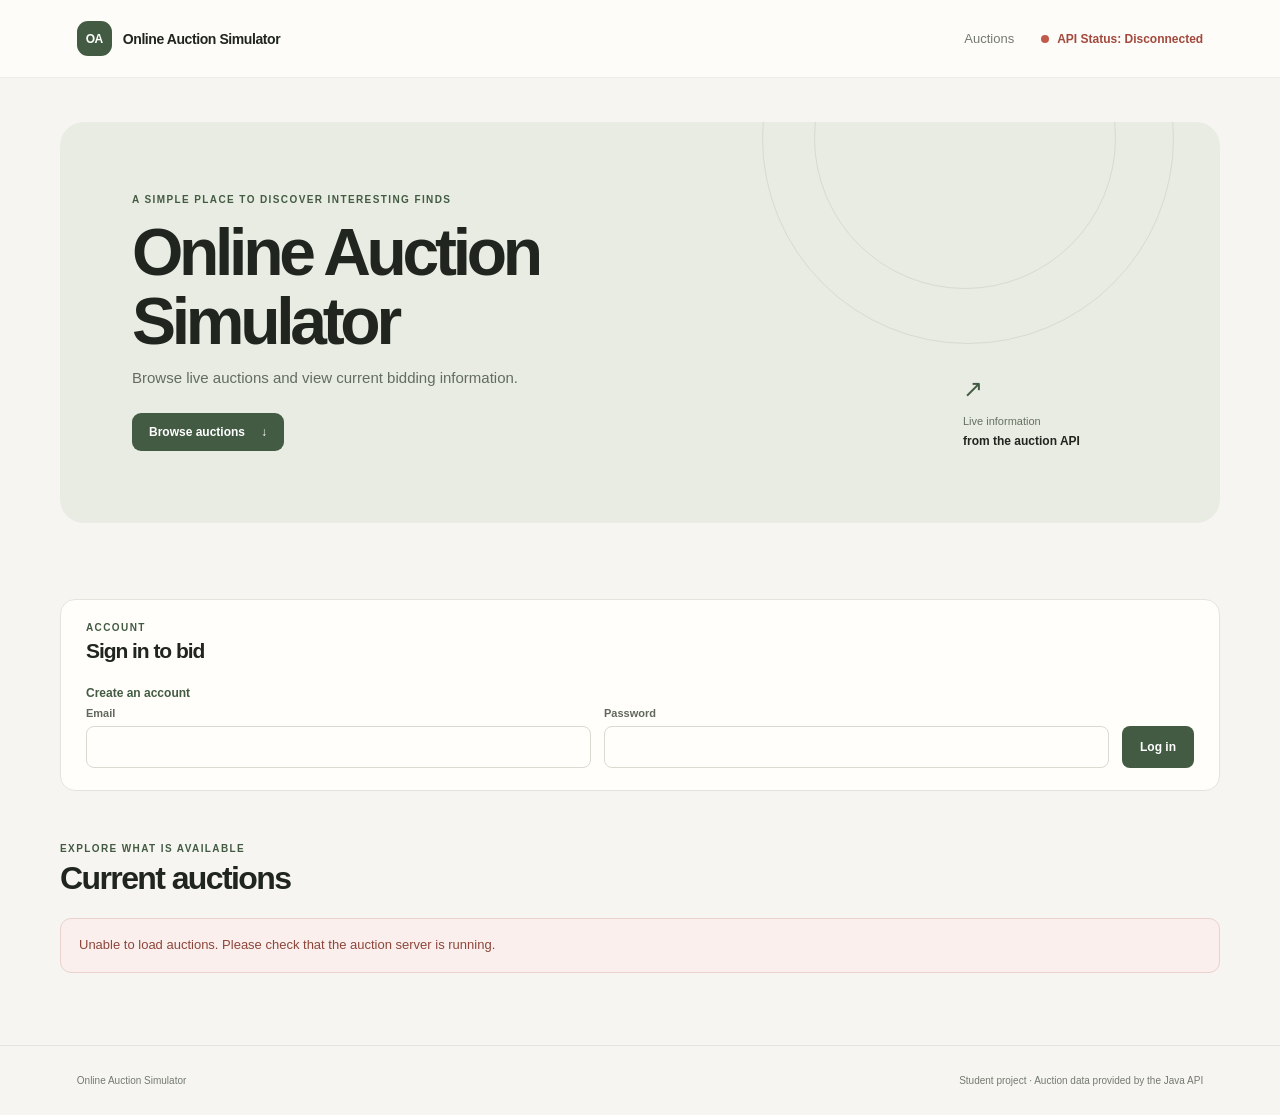
==== frontend/index.html @ 163a81a4 "frontend,multiuser auction polling done" ====
<!DOCTYPE html>
<html lang="en">
<head>
    <meta charset="UTF-8">
    <meta name="viewport" content="width=device-width, initial-scale=1.0">
    <meta name="theme-color" content="#f6f5f1">
    <title>Online Auction Simulator</title>
    <link rel="stylesheet" href="css/style.css">
    <script src="js/app.js" defer></script>
</head>
<body>
    <header class="site-header">
        <a class="brand" href="#top" aria-label="Online Auction Simulator home">
            <span class="brand-mark" aria-hidden="true">OA</span>
            <span>Online Auction Simulator</span>
        </a>
        <nav aria-label="Main navigation">
            <a class="nav-link" href="#auctions">Auctions</a>
            <span id="api-status" class="api-status" role="status" aria-live="polite">
                <span class="status-dot" aria-hidden="true"></span>
                Checking API…
            </span>
        </nav>
    </header>

    <main id="top">
        <section class="hero" aria-labelledby="page-title">
            <div class="hero-copy">
                <p class="eyebrow">A simple place to discover interesting finds</p>
                <h1 id="page-title">Online Auction Simulator</h1>
                <p class="hero-description">Browse live auctions and view current bidding information.</p>
                <a class="primary-link" href="#auctions">Browse auctions <span aria-hidden="true">↓</span></a>
            </div>
            <div class="hero-note" aria-label="Auction data source">
                <span class="note-icon" aria-hidden="true">↗</span>
                <p>Live information<br><strong>from the auction API</strong></p>
            </div>
        </section>

        <section class="account-section" aria-labelledby="account-heading">
            <div class="account-heading">
                <div>
                    <p class="eyebrow">Account</p>
                    <h2 id="account-heading">Sign in to bid</h2>
                </div>
            </div>
            <div id="auth-options" class="auth-options">
                <button id="show-register-button" class="text-button" type="button">Create an account</button>
            </div>
            <form id="login-form" class="login-form">
                <label>
                    <span>Email</span>
                    <input id="login-email" name="email" type="email" autocomplete="username" required>
                </label>
                <label>
                    <span>Password</span>
                    <input id="login-password" name="password" type="password"
                           autocomplete="current-password" required>
                </label>
                <button id="login-button" class="submit-button" type="submit">Log in</button>
            </form>
            <form id="registration-form" class="account-form" hidden>
                <label>
                    <span>User ID</span>
                    <input id="registration-user-id" name="userId" type="number" min="1" step="1" required>
                </label>
                <label>
                    <span>Name</span>
                    <input id="registration-name" name="name" type="text" autocomplete="name" required>
                </label>
                <label>
                    <span>Email</span>
                    <input id="registration-email" name="email" type="email" autocomplete="email" required>
                </label>
                <label>
                    <span>Password</span>
                    <input id="registration-password" name="password" type="password" autocomplete="new-password" required>
                </label>
                <label>
                    <span>Role</span>
                    <select id="registration-role" name="role" required>
                        <option value="BUYER">Buyer</option>
                        <option value="SELLER">Seller</option>
                    </select>
                </label>
                <div class="account-form-actions">
                    <button id="register-button" class="submit-button" type="submit">Register</button>
                    <button id="show-login-button" class="text-button" type="button">Back to login</button>
                </div>
            </form>
            <div id="registration-message" class="account-message" role="status" aria-live="polite" hidden></div>
            <div id="login-message" class="account-message" role="status" aria-live="polite" hidden></div>
            <div id="logged-in-panel" class="logged-in-panel" hidden>
                <div>
                    <p class="eyebrow">Logged in as</p>
                    <strong id="logged-in-name"></strong>
                    <span id="logged-in-role"></span>
                    <span id="logged-in-id"></span>
                </div>
                <div class="logged-in-actions">
                    <button id="view-profile-button" class="button" type="button">Profile</button>
                    <button id="edit-profile-button" class="button" type="button">Edit profile</button>
                    <button id="logout-button" class="button" type="button">Log out</button>
                </div>
            </div>
            <section id="profile-panel" class="profile-panel" aria-labelledby="profile-heading" hidden>
                <h3 id="profile-heading">My profile</h3>
                <dl class="profile-details">
                    <div><dt>User ID</dt><dd id="profile-user-id"></dd></div>
                    <div><dt>Name</dt><dd id="profile-name"></dd></div>
                    <div><dt>Email</dt><dd id="profile-email"></dd></div>
                    <div><dt>Role</dt><dd id="profile-role"></dd></div>
                </dl>
                <div id="profile-message" class="account-message" role="status" aria-live="polite" hidden></div>
            </section>
            <form id="profile-form" class="account-form profile-form" hidden>
                <h3>Edit profile</h3>
                <label>
                    <span>Name</span>
                    <input id="profile-edit-name" name="name" type="text" autocomplete="name" required>
                </label>
                <label>
                    <span>Email</span>
                    <input id="profile-edit-email" name="email" type="email" autocomplete="email" required>
                </label>
                <label>
                    <span>New password <small>(leave blank to keep current password)</small></span>
                    <input id="profile-edit-password" name="password" type="password" autocomplete="new-password">
                </label>
                <div class="account-form-actions">
                    <button id="save-profile-button" class="submit-button" type="submit">Save changes</button>
                    <button id="cancel-profile-button" class="text-button" type="button">Cancel</button>
                </div>
                <div id="profile-edit-message" class="account-message" role="status" aria-live="polite" hidden></div>
            </form>
            <section id="seller-dashboard" class="profile-panel seller-dashboard"
                     aria-labelledby="seller-dashboard-heading" hidden>
                <div class="section-heading">
                    <div>
                        <p class="eyebrow">Seller tools</p>
                        <h3 id="seller-dashboard-heading">Create an auction</h3>
                    </div>
                    <button id="show-create-auction-button" class="button" type="button">
                        Create auction
                    </button>
                </div>
                <p class="form-note">Auction details are kept in memory by the running Java API.</p>
                <form id="create-auction-form" class="account-form" hidden>
                    <label>
                        <span>Auction ID</span>
                        <input id="create-auction-id" name="auctionId" type="text" required>
                    </label>
                    <label>
                        <span>Product ID</span>
                        <input id="create-product-id" name="productId" type="text" required>
                    </label>
                    <label>
                        <span>Product name</span>
                        <input id="create-product-name" name="productName" type="text" required>
                    </label>
                    <label>
                        <span>Description</span>
                        <textarea id="create-product-description" name="description" rows="3" required></textarea>
                    </label>
                    <label>
                        <span>Condition</span>
                        <input id="create-product-condition" name="condition" type="text" required>
                    </label>
                    <label>
                        <span>Auction end time</span>
                        <input id="create-auction-end-time" name="endTime" type="datetime-local" required>
                    </label>
                    <label>
                        <span>Minimum bid increment</span>
                        <input id="create-auction-increment" name="minimumBidIncrement"
                               type="number" min="0" step="any" required>
                    </label>
                    <div class="account-form-actions">
                        <button id="create-auction-submit" class="submit-button" type="submit">
                            Create auction
                        </button>
                        <button id="cancel-create-auction-button" class="text-button" type="button">
                            Cancel
                        </button>
                    </div>
                    <div id="seller-auction-message" class="account-message"
                         role="status" aria-live="polite" hidden></div>
                </form>
            </section>
        </section>

        <section id="auctions" class="auction-section" aria-labelledby="auction-heading">
            <div class="section-heading">
                <div>
                    <p class="eyebrow">Explore what is available</p>
                    <h2 id="auction-heading">Current auctions</h2>
                </div>
                <span id="auction-count" class="auction-count"></span>
            </div>

            <div id="page-message" class="message" role="status" aria-live="polite" hidden></div>
            <div id="auction-list" class="auction-grid" aria-live="polite"></div>
        </section>

        <section id="auction-details" class="details-section" aria-labelledby="details-heading" hidden>
            <div class="section-heading">
                <div>
                    <p class="eyebrow">Auction information</p>
                    <h2 id="details-heading">Auction details</h2>
                </div>
                <button id="close-details" class="text-button" type="button">Close details</button>
            </div>
            <div class="live-toolbar" aria-live="polite">
                <span id="live-update-status" class="live-update-status">Live updates: OFF</span>
                <span id="last-updated" class="last-updated">Last updated: —</span>
            </div>
            <div id="details-content" class="details-card"></div>
            <form id="bid-form" class="bid-form" hidden>
                <div class="bid-form-heading">
                    <div>
                        <p class="eyebrow">Take part in this auction</p>
                        <h3>Place a bid</h3>
                    </div>
                    <span class="demo-label">Development/demo input</span>
                </div>
                <p id="bid-access-message" class="form-note"></p>
                <div class="form-fields">
                    <span id="bid-account" class="bid-account"></span>
                    <label>
                        <span>Bid amount</span>
                        <input id="bid-amount" name="amount" type="text" inputmode="decimal"
                               autocomplete="off" required>
                    </label>
                    <button id="place-bid-button" class="submit-button" type="submit">Place bid</button>
                </div>
                <div id="bid-message" class="bid-message" role="status" aria-live="polite" hidden></div>
            </form>
        </section>
    </main>

    <footer class="site-footer">
        <span>Online Auction Simulator</span>
        <span>Student project · Auction data provided by the Java API</span>
    </footer>
</body>
</html>
---- frontend/css/style.css ----
:root {
    color-scheme: light;
    --ink: #20251f;
    --muted: #747a70;
    --paper: #f6f5f1;
    --card: #fffefa;
    --line: #e5e4dc;
    --green: #435b43;
    --green-dark: #304530;
    --sage: #e7ede2;
    --amber: #a3652e;
    --shadow: 0 16px 44px rgb(31 40 28 / 7%);
}

* { box-sizing: border-box; }

html { scroll-behavior: smooth; }

body {
    margin: 0;
    background: var(--paper);
    color: var(--ink);
    font-family: 'Segoe UI', Arial, sans-serif;
    -webkit-font-smoothing: antialiased;
}

a { color: inherit; }

.site-header {
    min-height: 78px;
    padding: 0 clamp(22px, 6vw, 88px);
    display: flex;
    align-items: center;
    justify-content: space-between;
    gap: 24px;
    border-bottom: 1px solid rgb(53 63 47 / 8%);
    background: rgb(255 254 250 / 82%);
}

.brand, .site-header nav, .api-status { display: flex; align-items: center; }

.brand {
    gap: 11px;
    text-decoration: none;
    font-family: 'Segoe UI', Arial, sans-serif;
    font-size: 14px;
    font-weight: 800;
    letter-spacing: -.03em;
}

.brand-mark {
    display: grid;
    width: 35px;
    height: 35px;
    place-items: center;
    border-radius: 11px;
    background: var(--green);
    color: white;
    font-size: 12px;
    letter-spacing: -.04em;
}

.site-header nav { gap: 27px; }
.nav-link { color: var(--muted); font-size: 13px; text-decoration: none; }
.nav-link:hover { color: var(--green-dark); }

.api-status {
    gap: 8px;
    color: var(--muted);
    font-size: 12px;
    font-weight: 600;
}

.status-dot { width: 8px; height: 8px; border-radius: 50%; background: #c5a16c; }
.api-status.connected { color: var(--green-dark); }
.api-status.connected .status-dot { background: #59935a; box-shadow: 0 0 0 3px #59935a1c; }
.api-status.disconnected { color: #a3483d; }
.api-status.disconnected .status-dot { background: #c15a4b; }

main { width: min(1160px, calc(100% - 44px)); margin: 0 auto; }

.hero {
    position: relative;
    min-height: 350px;
    margin: 44px 0 76px;
    padding: clamp(34px, 6vw, 72px);
    overflow: hidden;
    display: flex;
    align-items: center;
    justify-content: space-between;
    gap: 35px;
    border-radius: 24px;
    background: #e8ece2;
    isolation: isolate;
}

.hero::before, .hero::after {
    position: absolute;
    z-index: -1;
    content: '';
    border: 1px solid rgb(75 99 72 / 12%);
    border-radius: 50%;
}

.hero::before { width: 410px; height: 410px; right: 4%; top: -190px; }
.hero::after { width: 300px; height: 300px; right: 9%; top: -135px; }
.hero-copy { max-width: 690px; }

.eyebrow {
    margin: 0 0 13px;
    color: var(--green);
    font-size: 10px;
    font-weight: 700;
    letter-spacing: .14em;
    text-transform: uppercase;
}

h1, h2, h3, p { margin-top: 0; }
h1, h2, h3 { font-family: 'Segoe UI', Arial, sans-serif; }

h1 {
    max-width: 650px;
    margin-bottom: 14px;
    font-size: clamp(38px, 6vw, 66px);
    line-height: 1.04;
    letter-spacing: -.065em;
}

.hero-description { margin-bottom: 27px; color: #636c60; font-size: 15px; }

.primary-link {
    display: inline-flex;
    align-items: center;
    gap: 16px;
    padding: 12px 17px;
    border-radius: 9px;
    background: var(--green);
    color: white;
    font-size: 12px;
    font-weight: 700;
    text-decoration: none;
    transition: background .18s ease, transform .18s ease;
}

.primary-link:hover { background: var(--green-dark); transform: translateY(-1px); }
.hero-note { align-self: end; min-width: 185px; padding: 14px 0 0; color: #657061; }
.hero-note p { margin: 9px 0 0; font-size: 11px; line-height: 1.7; }
.hero-note strong { color: var(--ink); font-size: 12px; }
.note-icon { color: var(--green); font-size: 24px; }

.account-section, .auction-section, .details-section { margin-bottom: 52px; scroll-margin-top: 24px; }
.account-section { padding: 22px 25px; border: 1px solid var(--line); border-radius: 15px; background: var(--card); }
.account-heading { margin-bottom: 16px; }
.account-heading .eyebrow { margin-bottom: 6px; }
.account-heading h2 { font-size: 21px; }
.login-form { display: grid; grid-template-columns: minmax(180px, 1fr) minmax(180px, 1fr) auto; align-items: end; gap: 13px; }
.account-form { display: grid; grid-template-columns: repeat(2, minmax(180px, 1fr)); align-items: end; gap: 13px; margin-top: 14px; }
.account-form h3 { grid-column: 1 / -1; margin: 0; font-size: 17px; }
.login-form label, .account-form label { display: grid; gap: 7px; color: #60675c; font-size: 11px; font-weight: 700; }
.login-form input, .account-form input, .account-form select, .account-form textarea { width: 100%; min-height: 42px; padding: 0 11px; border: 1px solid #d9dbd1; border-radius: 8px; background: #fffefa; color: var(--ink); font: inherit; font-size: 13px; }
.account-form textarea { min-height: 82px; padding: 10px 11px; resize: vertical; }
.login-form input:focus, .account-form input:focus, .account-form select:focus, .account-form textarea:focus { outline: 3px solid #9aac8a55; border-color: #788d6d; }
.login-form[hidden], .account-form[hidden], .logged-in-panel[hidden], .profile-panel[hidden] { display: none; }
.auth-options { margin-top: 10px; }
.account-form-actions { display: flex; align-items: center; gap: 13px; }
.account-form-actions .submit-button { white-space: nowrap; }
.profile-form { padding-top: 18px; border-top: 1px solid var(--line); }
.profile-form small { color: var(--muted); font-weight: 400; }
.logged-in-panel { display: flex; align-items: center; justify-content: space-between; gap: 18px; }
.logged-in-actions { display: flex; flex-wrap: wrap; gap: 8px; }
.logged-in-panel > div { display: grid; gap: 4px; }
.logged-in-panel .eyebrow { margin-bottom: 2px; }
.logged-in-panel strong { font-size: 15px; }
.logged-in-panel span:not(.eyebrow) { color: var(--muted); font-size: 12px; }
.account-message { margin-top: 12px; color: var(--green-dark); font-size: 12px; }
.account-message.error { color: #8d463a; }
.account-message[hidden] { display: none; }
.profile-panel { margin-top: 17px; padding-top: 17px; border-top: 1px solid var(--line); }
.profile-panel h3 { margin-bottom: 12px; font-size: 17px; }
.profile-details { display: grid; grid-template-columns: repeat(4, minmax(0, 1fr)); gap: 12px; margin: 0; }
.profile-details div { padding-top: 10px; border-top: 1px solid var(--line); }
.profile-details dt { margin-bottom: 5px; color: var(--muted); font-size: 9px; text-transform: uppercase; letter-spacing: .08em; }
.profile-details dd { margin: 0; font-size: 12px; font-weight: 700; overflow-wrap: anywhere; }
.section-heading { display: flex; align-items: end; justify-content: space-between; gap: 20px; margin-bottom: 21px; }
.section-heading .eyebrow { margin-bottom: 6px; }
h2 { margin-bottom: 0; font-size: clamp(24px, 3vw, 32px); letter-spacing: -.05em; }
.auction-count { color: var(--muted); font-size: 12px; }

.live-toolbar { min-height: 28px; margin: -7px 0 12px; display: flex; justify-content: space-between; align-items: center; gap: 12px; color: var(--muted); font-size: 10px; }
.live-update-status { display: inline-flex; align-items: center; gap: 7px; font-weight: 700; }
.live-update-status::before { width: 7px; height: 7px; border-radius: 50%; background: #aaa; content: ''; }
.live-update-status.live::before { background: #59935a; box-shadow: 0 0 0 3px #59935a1c; }
.live-update-status.updating::before { background: #c5a16c; }
.live-update-status.problem { color: #a3483d; }
.live-update-status.problem::before { background: #c15a4b; }
.last-updated { text-align: right; }

.auction-grid { display: grid; grid-template-columns: repeat(3, minmax(0, 1fr)); gap: 17px; }

.auction-card {
    min-width: 0;
    padding: 20px;
    display: flex;
    flex-direction: column;
    border: 1px solid var(--line);
    border-radius: 15px;
    background: var(--card);
    box-shadow: 0 5px 20px rgb(31 40 28 / 3%);
    transition: transform .18s ease, box-shadow .18s ease;
}

.auction-card:hover { transform: translateY(-3px); box-shadow: var(--shadow); }
.card-topline { display: flex; justify-content: space-between; align-items: center; gap: 10px; margin-bottom: 17px; }
.product-condition, .auction-status { padding: 6px 9px; border-radius: 99px; background: var(--sage); color: var(--green-dark); font-size: 10px; font-weight: 700; }
.auction-status { background: #f1f0eb; color: #697064; text-transform: capitalize; }
.auction-status.expired, .auction-status.closed { background: #f4e7e3; color: #974d41; }
.auction-status.open { background: #e7efe4; color: #456a43; }
.auction-card h3 { margin-bottom: 8px; font-size: 19px; letter-spacing: -.04em; }
.product-description { min-height: 42px; margin-bottom: 19px; color: var(--muted); font-size: 12px; line-height: 1.65; }
.auction-facts { display: grid; grid-template-columns: 1fr 1fr; gap: 13px 10px; margin: auto 0 18px; padding-top: 16px; border-top: 1px solid var(--line); }
.fact-label { display: block; margin-bottom: 5px; color: var(--muted); font-size: 9px; font-weight: 600; letter-spacing: .08em; text-transform: uppercase; }
.fact-value { display: block; overflow-wrap: anywhere; font-size: 12px; font-weight: 700; }
.card-actions { display: flex; align-items: center; justify-content: space-between; gap: 12px; }
.auction-id { color: #8a8e83; font-size: 10px; }
.button {
    min-height: 36px;
    padding: 0 12px;
    border: 1px solid var(--green);
    border-radius: 8px;
    background: transparent;
    color: var(--green-dark);
    cursor: pointer;
    font: inherit;
    font-size: 11px;
    font-weight: 700;
}
.button:hover { background: var(--green); color: white; }
.button:focus-visible, a:focus-visible, .text-button:focus-visible { outline: 3px solid #9aac8a; outline-offset: 3px; }

.message { margin: 0 0 20px; padding: 16px 18px; border: 1px solid #e8d8bb; border-radius: 11px; background: #fbf4e9; color: #765629; font-size: 13px; line-height: 1.6; }
.message.error { border-color: #ead1cb; background: #fbefed; color: #8d463a; }
.message.empty { border-color: var(--line); background: #fffefa; color: var(--muted); }
.message[hidden], .details-section[hidden] { display: none; }

.details-card { padding: clamp(20px, 4vw, 32px); border: 1px solid var(--line); border-radius: 15px; background: var(--card); }
.details-card h3 { margin-bottom: 8px; font-size: 22px; }
.details-card > p { color: var(--muted); font-size: 13px; line-height: 1.7; }
.details-list { display: grid; grid-template-columns: repeat(3, minmax(0, 1fr)); gap: 17px; margin: 22px 0 0; }
.details-list div { padding-top: 12px; border-top: 1px solid var(--line); }
.details-list dt { margin-bottom: 6px; color: var(--muted); font-size: 10px; text-transform: uppercase; letter-spacing: .08em; }
.details-list dd { margin: 0; font-size: 13px; font-weight: 700; overflow-wrap: anywhere; }
.countdown-value { color: var(--green-dark); }
.text-button { padding: 7px 0; border: 0; background: none; color: var(--green); cursor: pointer; font: inherit; font-size: 12px; font-weight: 700; }

.bid-form { margin-top: 15px; padding: clamp(20px, 4vw, 30px); border: 1px solid var(--line); border-radius: 15px; background: #f0f1eb; }
.bid-form-heading { display: flex; align-items: center; justify-content: space-between; gap: 16px; }
.bid-form-heading .eyebrow { margin-bottom: 5px; }
.bid-form-heading h3 { margin-bottom: 0; font-size: 20px; letter-spacing: -.04em; }
.demo-label { padding: 7px 10px; border-radius: 99px; background: #e2e7da; color: var(--green-dark); font-size: 10px; font-weight: 700; white-space: nowrap; }
.form-note { margin: 9px 0 19px; color: var(--muted); font-size: 11px; line-height: 1.6; }
.form-fields { display: grid; grid-template-columns: minmax(130px, .7fr) minmax(150px, 1fr) auto; align-items: end; gap: 13px; }
.form-fields[hidden] { display: none; }
.bid-account { align-self: center; color: var(--green-dark); font-size: 11px; font-weight: 700; line-height: 1.5; }
.form-fields label { display: grid; gap: 7px; color: #60675c; font-size: 11px; font-weight: 700; }
.form-fields input { width: 100%; min-height: 42px; padding: 0 11px; border: 1px solid #d9dbd1; border-radius: 8px; background: #fffefa; color: var(--ink); font: inherit; font-size: 13px; }
.form-fields input:focus { outline: 3px solid #9aac8a55; border-color: #788d6d; }
.submit-button { min-height: 42px; padding: 0 18px; border: 0; border-radius: 8px; background: var(--green); color: white; cursor: pointer; font: inherit; font-size: 12px; font-weight: 700; }
.submit-button:hover:not(:disabled) { background: var(--green-dark); }
.submit-button:disabled { cursor: wait; opacity: .62; }
.submit-button:focus-visible { outline: 3px solid #9aac8a; outline-offset: 3px; }
.bid-message { margin-top: 15px; padding: 12px 14px; border: 1px solid #cbdcc5; border-radius: 9px; background: #edf4e9; color: #3e633b; font-size: 12px; line-height: 1.6; }
.bid-message.error { border-color: #ead1cb; background: #fbefed; color: #8d463a; }
.bid-message[hidden] { display: none; }

.site-footer { min-height: 70px; padding: 18px clamp(22px, 6vw, 88px); display: flex; align-items: center; justify-content: space-between; gap: 16px; border-top: 1px solid var(--line); color: var(--muted); font-size: 10px; }

@media (max-width: 850px) {
    .auction-grid { grid-template-columns: repeat(2, minmax(0, 1fr)); }
    .hero-note { display: none; }
}

@media (max-width: 600px) {
    .site-header { min-height: 68px; padding-inline: 17px; }
    .brand { font-size: 12px; }
    .site-header nav { gap: 13px; }
    .nav-link { display: none; }
    main { width: min(100% - 32px, 500px); }
    .hero { min-height: 315px; margin: 25px 0 54px; padding: 30px 23px; border-radius: 18px; }
    h1 { font-size: 43px; }
    .hero-description { max-width: 270px; line-height: 1.6; }
    .auction-grid { grid-template-columns: 1fr; }
    .product-description { min-height: 0; }
    .details-list { grid-template-columns: repeat(2, minmax(0, 1fr)); }
    .form-fields { grid-template-columns: 1fr; }
    .login-form { grid-template-columns: 1fr; }
    .account-form, .profile-details { grid-template-columns: 1fr; }
    .logged-in-panel { align-items: flex-start; flex-direction: column; }
    .submit-button { width: 100%; }
    .bid-form-heading { align-items: flex-start; flex-direction: column; }
    .site-footer { align-items: flex-start; flex-direction: column; justify-content: center; }
}
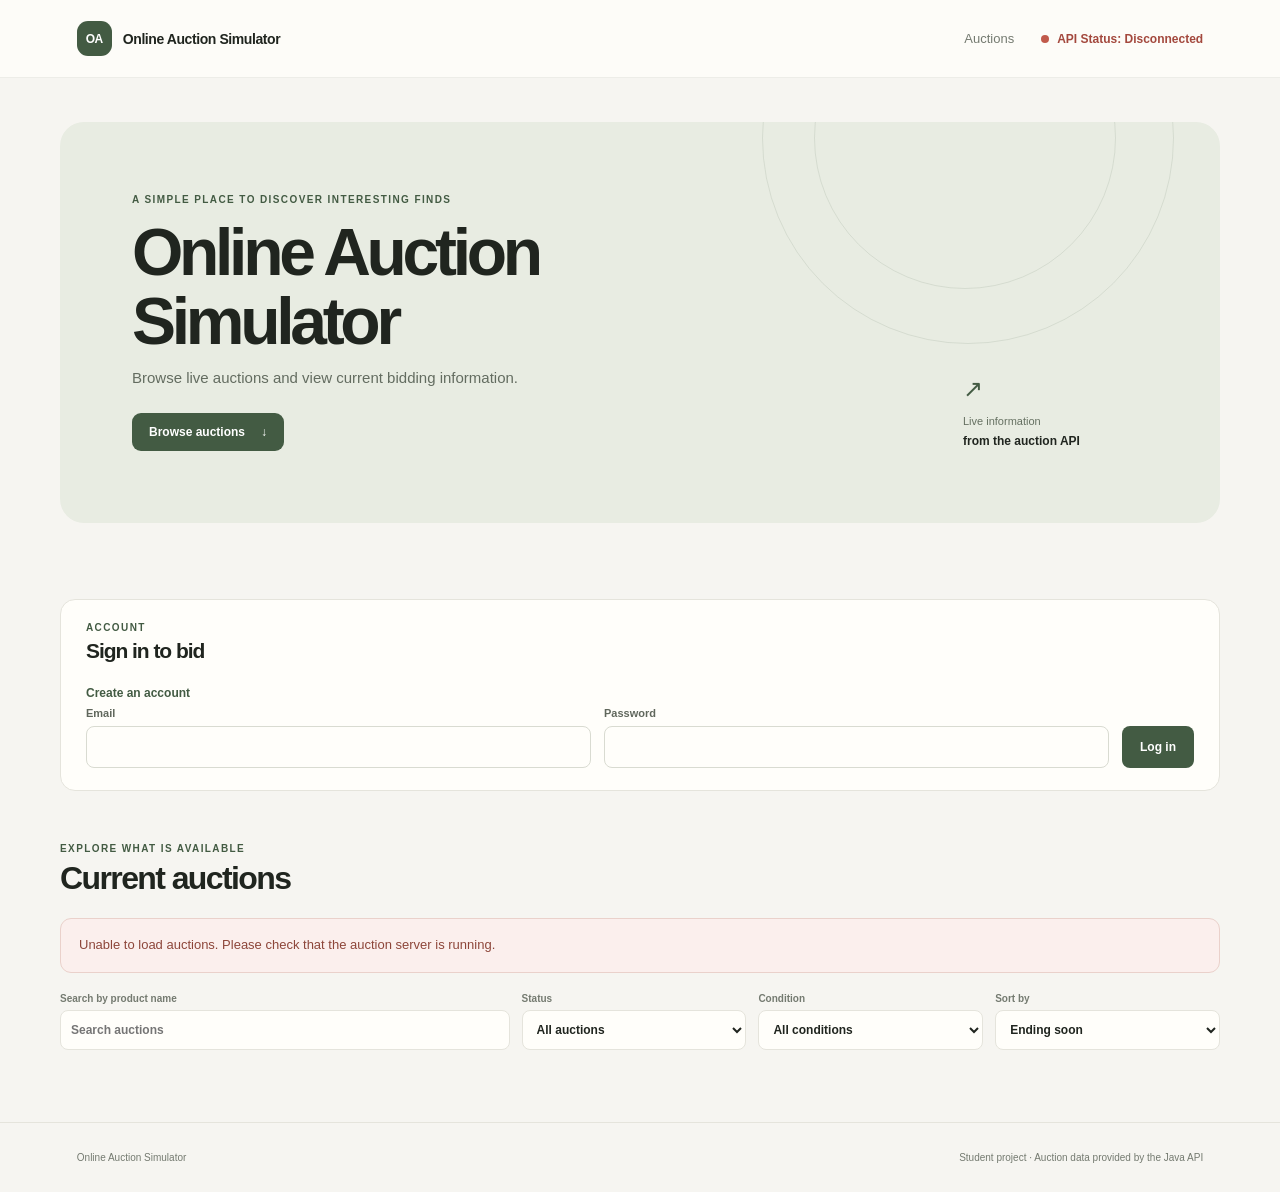
==== commit 2c30209a: "bid history, my auction and filter" ====
--- a/frontend/index.html
+++ b/frontend/index.html
@@ -133,6 +133,24 @@
                 </div>
                 <div id="profile-edit-message" class="account-message" role="status" aria-live="polite" hidden></div>
             </form>
+            <section id="seller-auctions-panel" class="profile-panel user-auctions-panel"
+                     aria-labelledby="seller-auctions-heading" hidden>
+                <h3 id="seller-auctions-heading">My auctions</h3>
+                <div id="seller-auctions-list" class="user-auctions-list"></div>
+                <p id="seller-auctions-empty" class="form-note" hidden>You have not created any auctions yet.</p>
+                <p id="seller-auctions-error" class="account-message error" role="status" hidden>
+                    Your auctions could not be loaded. Please try again.
+                </p>
+            </section>
+            <section id="buyer-bids-panel" class="profile-panel user-auctions-panel"
+                     aria-labelledby="buyer-bids-heading" hidden>
+                <h3 id="buyer-bids-heading">My bids</h3>
+                <div id="buyer-bids-list" class="user-auctions-list"></div>
+                <p id="buyer-bids-empty" class="form-note" hidden>You have not placed any bids yet.</p>
+                <p id="buyer-bids-error" class="account-message error" role="status" hidden>
+                    Your bidding history could not be loaded. Please try again.
+                </p>
+            </section>
             <section id="seller-dashboard" class="profile-panel seller-dashboard"
                      aria-labelledby="seller-dashboard-heading" hidden>
                 <div class="section-heading">
@@ -199,6 +217,35 @@
             </div>
 
             <div id="page-message" class="message" role="status" aria-live="polite" hidden></div>
+            <div class="auction-controls" aria-label="Search, filter, and sort auctions">
+                <label>
+                    <span>Search by product name</span>
+                    <input id="auction-search" type="search" autocomplete="off"
+                           placeholder="Search auctions">
+                </label>
+                <label>
+                    <span>Status</span>
+                    <select id="auction-status-filter">
+                        <option value="all">All auctions</option>
+                        <option value="active">Active</option>
+                        <option value="ended">Closed or expired</option>
+                    </select>
+                </label>
+                <label>
+                    <span>Condition</span>
+                    <select id="auction-condition-filter">
+                        <option value="all">All conditions</option>
+                    </select>
+                </label>
+                <label>
+                    <span>Sort by</span>
+                    <select id="auction-sort">
+                        <option value="ending-soon">Ending soon</option>
+                        <option value="highest-bid">Highest bid</option>
+                        <option value="lowest-bid">Lowest bid</option>
+                    </select>
+                </label>
+            </div>
             <div id="auction-list" class="auction-grid" aria-live="polite"></div>
         </section>
 
--- a/frontend/css/style.css
+++ b/frontend/css/style.css
@@ -185,6 +185,16 @@
 .section-heading .eyebrow { margin-bottom: 6px; }
 h2 { margin-bottom: 0; font-size: clamp(24px, 3vw, 32px); letter-spacing: -.05em; }
 .auction-count { color: var(--muted); font-size: 12px; }
+.auction-controls { display: grid; grid-template-columns: minmax(220px, 2fr) repeat(3, minmax(145px, 1fr)); gap: 12px; margin: 0 0 20px; }
+.auction-controls label { display: grid; gap: 6px; color: var(--muted); font-size: 10px; font-weight: 700; }
+.auction-controls input, .auction-controls select { width: 100%; min-height: 40px; padding: 0 10px; border: 1px solid var(--line); border-radius: 8px; background: var(--card); color: var(--ink); font: inherit; font-size: 12px; }
+.auction-controls input:focus, .auction-controls select:focus { outline: 3px solid #9aac8a55; border-color: #788d6d; }
+.user-auctions-panel { margin-top: 20px; }
+.user-auctions-panel h3 { margin-bottom: 14px; }
+.user-auctions-list { display: grid; grid-template-columns: repeat(2, minmax(0, 1fr)); gap: 12px; }
+.user-auctions-list .auction-card { padding: 15px; }
+.user-auctions-list .auction-card h3, .user-auctions-list .auction-card h4 { margin-bottom: 7px; font-size: 16px; }
+.user-auctions-list .auction-facts { gap: 10px 8px; margin-top: 10px; }
 
 .live-toolbar { min-height: 28px; margin: -7px 0 12px; display: flex; justify-content: space-between; align-items: center; gap: 12px; color: var(--muted); font-size: 10px; }
 .live-update-status { display: inline-flex; align-items: center; gap: 7px; font-weight: 700; }
@@ -250,6 +260,11 @@
 .details-list dt { margin-bottom: 6px; color: var(--muted); font-size: 10px; text-transform: uppercase; letter-spacing: .08em; }
 .details-list dd { margin: 0; font-size: 13px; font-weight: 700; overflow-wrap: anywhere; }
 .countdown-value { color: var(--green-dark); }
+.bid-history { margin-top: 24px; padding-top: 20px; border-top: 1px solid var(--line); }
+.bid-history h4 { margin: 0 0 12px; font-size: 15px; }
+.bid-history-list { display: grid; gap: 8px; margin: 0; padding: 0; list-style: none; }
+.bid-history-entry { display: grid; grid-template-columns: minmax(100px, 1fr) auto minmax(145px, auto); align-items: center; gap: 14px; padding: 10px 12px; border: 1px solid var(--line); border-radius: 8px; background: #fffefa; font-size: 12px; }
+.bid-history-entry time { color: var(--muted); text-align: right; }
 .text-button { padding: 7px 0; border: 0; background: none; color: var(--green); cursor: pointer; font: inherit; font-size: 12px; font-weight: 700; }
 
 .bid-form { margin-top: 15px; padding: clamp(20px, 4vw, 30px); border: 1px solid var(--line); border-radius: 15px; background: #f0f1eb; }
@@ -276,6 +291,7 @@
 
 @media (max-width: 850px) {
     .auction-grid { grid-template-columns: repeat(2, minmax(0, 1fr)); }
+    .auction-controls { grid-template-columns: repeat(2, minmax(0, 1fr)); }
     .hero-note { display: none; }
 }
 
@@ -289,6 +305,9 @@
     h1 { font-size: 43px; }
     .hero-description { max-width: 270px; line-height: 1.6; }
     .auction-grid { grid-template-columns: 1fr; }
+    .auction-controls, .user-auctions-list { grid-template-columns: 1fr; }
+    .bid-history-entry { grid-template-columns: 1fr auto; }
+    .bid-history-entry time { grid-column: 1 / -1; text-align: left; }
     .product-description { min-height: 0; }
     .details-list { grid-template-columns: repeat(2, minmax(0, 1fr)); }
     .form-fields { grid-template-columns: 1fr; }
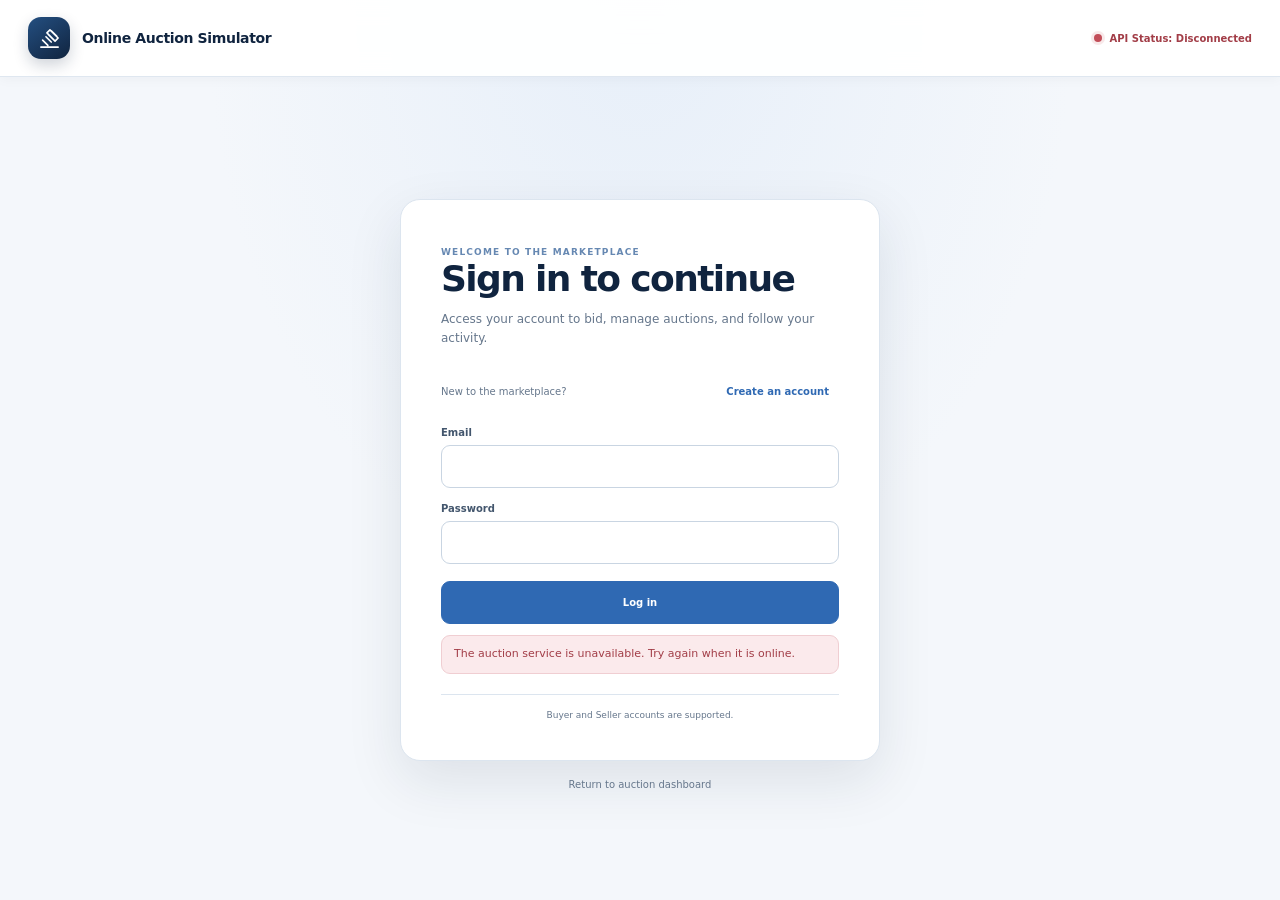
==== commit ae95c5bf: "ui, AuctionPersistenceDAOTest" ====
--- a/frontend/index.html
+++ b/frontend/index.html
@@ -3,106 +3,73 @@
 <head>
     <meta charset="UTF-8">
     <meta name="viewport" content="width=device-width, initial-scale=1.0">
-    <meta name="theme-color" content="#f6f5f1">
+    <meta name="theme-color" content="#10243f">
+    <meta name="description" content="Browse live auctions, follow bids, and discover products in the Online Auction Simulator.">
     <title>Online Auction Simulator</title>
     <link rel="stylesheet" href="css/style.css">
     <script src="js/app.js" defer></script>
 </head>
-<body>
+<body data-page="dashboard" class="auth-pending">
     <header class="site-header">
-        <a class="brand" href="#top" aria-label="Online Auction Simulator home">
-            <span class="brand-mark" aria-hidden="true">OA</span>
-            <span>Online Auction Simulator</span>
-        </a>
-        <nav aria-label="Main navigation">
-            <a class="nav-link" href="#auctions">Auctions</a>
-            <span id="api-status" class="api-status" role="status" aria-live="polite">
-                <span class="status-dot" aria-hidden="true"></span>
-                Checking API…
-            </span>
-        </nav>
+        <div class="header-inner">
+            <a class="brand" href="#top" aria-label="Online Auction Simulator home">
+                <span class="brand-mark" aria-hidden="true">
+                    <svg viewBox="0 0 24 24" fill="none" aria-hidden="true">
+                        <path d="m14.2 4.3 5.5 5.5M10.7 7.8l5.5 5.5M8.3 10.2l5.5 5.5M4.8 13.7l5.5 5.5M3 21h18M12.5 3l8.5 8.5-3.2 3.2L9.3 6.2 12.5 3Z" stroke="currentColor" stroke-width="1.7" stroke-linecap="round" stroke-linejoin="round"/>
+                    </svg>
+                </span>
+                <span class="brand-name">Online Auction Simulator</span>
+            </a>
+            <nav aria-label="Main navigation">
+                <a class="nav-link" href="#auctions">Auctions</a>
+                <a class="nav-link" href="#account-section">My account</a>
+                <span id="api-status" class="api-status" role="status" aria-live="polite">
+                    <span class="status-dot" aria-hidden="true"></span>
+                    Checking API…
+                </span>
+            </nav>
+            <div id="logged-in-panel" class="profile-menu header-account" hidden>
+                <button id="profile-menu-trigger" class="profile-menu-trigger" type="button"
+                        aria-expanded="false" aria-controls="profile-menu-dropdown">
+                    <span id="profile-avatar" class="profile-avatar" aria-hidden="true">U</span>
+                    <span class="profile-menu-identity">
+                        <strong id="logged-in-name"></strong>
+                        <span id="logged-in-role"></span>
+                    </span>
+                    <span class="profile-menu-chevron" aria-hidden="true">⌄</span>
+                </button>
+                <div id="profile-menu-dropdown" class="profile-menu-dropdown" hidden>
+                    <div class="profile-menu-summary">
+                        <span class="eyebrow">Signed in account</span>
+                        <span id="logged-in-id"></span>
+                    </div>
+                    <button id="view-profile-button" class="profile-menu-item" type="button">View profile</button>
+                    <button id="edit-profile-button" class="profile-menu-item" type="button">Edit profile</button>
+                    <div class="profile-menu-divider"></div>
+                    <button id="logout-button" class="profile-menu-item logout-menu-item" type="button">Log out</button>
+                </div>
+            </div>
+        </div>
     </header>
 
     <main id="top">
         <section class="hero" aria-labelledby="page-title">
             <div class="hero-copy">
-                <p class="eyebrow">A simple place to discover interesting finds</p>
-                <h1 id="page-title">Online Auction Simulator</h1>
-                <p class="hero-description">Browse live auctions and view current bidding information.</p>
-                <a class="primary-link" href="#auctions">Browse auctions <span aria-hidden="true">↓</span></a>
+                <p class="eyebrow">Curated finds. Competitive bidding.</p>
+                <h1 id="page-title">Find something<br>worth bidding on.</h1>
+                <p class="hero-description">Explore current listings, follow every bid, and see auction updates as they happen.</p>
+                <a class="primary-link" href="#auctions">Explore auctions <span aria-hidden="true">→</span></a>
             </div>
             <div class="hero-note" aria-label="Auction data source">
-                <span class="note-icon" aria-hidden="true">↗</span>
-                <p>Live information<br><strong>from the auction API</strong></p>
-            </div>
-        </section>
-
-        <section class="account-section" aria-labelledby="account-heading">
-            <div class="account-heading">
-                <div>
-                    <p class="eyebrow">Account</p>
-                    <h2 id="account-heading">Sign in to bid</h2>
-                </div>
-            </div>
-            <div id="auth-options" class="auth-options">
-                <button id="show-register-button" class="text-button" type="button">Create an account</button>
-            </div>
-            <form id="login-form" class="login-form">
-                <label>
-                    <span>Email</span>
-                    <input id="login-email" name="email" type="email" autocomplete="username" required>
-                </label>
-                <label>
-                    <span>Password</span>
-                    <input id="login-password" name="password" type="password"
-                           autocomplete="current-password" required>
-                </label>
-                <button id="login-button" class="submit-button" type="submit">Log in</button>
-            </form>
-            <form id="registration-form" class="account-form" hidden>
-                <label>
-                    <span>User ID</span>
-                    <input id="registration-user-id" name="userId" type="number" min="1" step="1" required>
-                </label>
-                <label>
-                    <span>Name</span>
-                    <input id="registration-name" name="name" type="text" autocomplete="name" required>
-                </label>
-                <label>
-                    <span>Email</span>
-                    <input id="registration-email" name="email" type="email" autocomplete="email" required>
-                </label>
-                <label>
-                    <span>Password</span>
-                    <input id="registration-password" name="password" type="password" autocomplete="new-password" required>
-                </label>
-                <label>
-                    <span>Role</span>
-                    <select id="registration-role" name="role" required>
-                        <option value="BUYER">Buyer</option>
-                        <option value="SELLER">Seller</option>
-                    </select>
-                </label>
-                <div class="account-form-actions">
-                    <button id="register-button" class="submit-button" type="submit">Register</button>
-                    <button id="show-login-button" class="text-button" type="button">Back to login</button>
-                </div>
-            </form>
-            <div id="registration-message" class="account-message" role="status" aria-live="polite" hidden></div>
-            <div id="login-message" class="account-message" role="status" aria-live="polite" hidden></div>
-            <div id="logged-in-panel" class="logged-in-panel" hidden>
-                <div>
-                    <p class="eyebrow">Logged in as</p>
-                    <strong id="logged-in-name"></strong>
-                    <span id="logged-in-role"></span>
-                    <span id="logged-in-id"></span>
-                </div>
-                <div class="logged-in-actions">
-                    <button id="view-profile-button" class="button" type="button">Profile</button>
-                    <button id="edit-profile-button" class="button" type="button">Edit profile</button>
-                    <button id="logout-button" class="button" type="button">Log out</button>
-                </div>
-            </div>
+                <span class="note-icon" aria-hidden="true">
+                    <svg viewBox="0 0 24 24" fill="none"><path d="M12 3v18M3 12h18M5.6 5.6l12.8 12.8m0-12.8L5.6 18.4" stroke="currentColor" stroke-width="1.4" stroke-linecap="round"/></svg>
+                </span>
+                <p>Marketplace status<br><strong>Live auction listings</strong></p>
+            </div>
+        </section>
+
+        <section id="account-section" class="account-section" aria-labelledby="account-heading">
+            <h2 id="account-heading" class="visually-hidden">My account</h2>
             <section id="profile-panel" class="profile-panel" aria-labelledby="profile-heading" hidden>
                 <h3 id="profile-heading">My profile</h3>
                 <dl class="profile-details">
@@ -201,9 +168,9 @@
                             Cancel
                         </button>
                     </div>
-                    <div id="seller-auction-message" class="account-message"
-                         role="status" aria-live="polite" hidden></div>
                 </form>
+                <div id="seller-auction-message" class="account-message"
+                     role="status" aria-live="polite" hidden></div>
             </section>
         </section>
 
@@ -268,7 +235,7 @@
                         <p class="eyebrow">Take part in this auction</p>
                         <h3>Place a bid</h3>
                     </div>
-                    <span class="demo-label">Development/demo input</span>
+                    <span id="bid-role-message" class="demo-label" hidden></span>
                 </div>
                 <p id="bid-access-message" class="form-note"></p>
                 <div class="form-fields">
--- a/frontend/css/style.css
+++ b/frontend/css/style.css
@@ -1,320 +1,450 @@
 :root {
     color-scheme: light;
-    --ink: #20251f;
-    --muted: #747a70;
-    --paper: #f6f5f1;
-    --card: #fffefa;
-    --line: #e5e4dc;
-    --green: #435b43;
-    --green-dark: #304530;
-    --sage: #e7ede2;
-    --amber: #a3652e;
-    --shadow: 0 16px 44px rgb(31 40 28 / 7%);
+    --navy: #10243f;
+    --navy-soft: #193b65;
+    --blue: #2f69b3;
+    --blue-dark: #24558f;
+    --blue-pale: #eaf2fc;
+    --paper: #f4f7fb;
+    --surface: #ffffff;
+    --surface-soft: #f8fafd;
+    --ink: #17283d;
+    --muted: #66778c;
+    --line: #dce5ef;
+    --line-strong: #c9d5e2;
+    --green: #18724f;
+    --green-pale: #e7f5ed;
+    --amber: #986116;
+    --amber-pale: #fbf2dd;
+    --red: #a23d47;
+    --red-pale: #fbeaec;
+    --shadow-sm: 0 3px 12px rgb(16 36 63 / 5%);
+    --shadow-md: 0 12px 32px rgb(16 36 63 / 9%);
+    --radius-sm: 10px;
+    --radius-md: 16px;
+    --radius-lg: 22px;
 }
 
 * { box-sizing: border-box; }
-
-html { scroll-behavior: smooth; }
-
+html { scroll-behavior: smooth; scroll-padding-top: 96px; }
 body {
     margin: 0;
+    min-width: 320px;
     background: var(--paper);
     color: var(--ink);
-    font-family: 'Segoe UI', Arial, sans-serif;
+    font-family: Inter, ui-sans-serif, system-ui, -apple-system, "Segoe UI", sans-serif;
     -webkit-font-smoothing: antialiased;
 }
-
+button, input, select, textarea { font: inherit; }
+button, a, input, select, textarea { -webkit-tap-highlight-color: transparent; }
 a { color: inherit; }
+:focus-visible { outline: 3px solid rgb(47 105 179 / 38%); outline-offset: 3px; }
 
 .site-header {
-    min-height: 78px;
-    padding: 0 clamp(22px, 6vw, 88px);
-    display: flex;
+    position: sticky;
+    z-index: 20;
+    top: 0;
+    border-bottom: 1px solid rgb(220 229 239 / 90%);
+    background: rgb(255 255 255 / 94%);
+    box-shadow: 0 2px 12px rgb(16 36 63 / 4%);
+    backdrop-filter: blur(14px);
+}
+.auth-header .header-inner { display: flex; justify-content: space-between; }
+.header-inner {
+    width: min(1380px, calc(100% - 56px));
+    min-height: 76px;
+    margin: 0 auto;
+    display: grid;
+    grid-template-columns: auto 1fr auto;
     align-items: center;
-    justify-content: space-between;
-    gap: 24px;
-    border-bottom: 1px solid rgb(53 63 47 / 8%);
-    background: rgb(255 254 250 / 82%);
-}
-
-.brand, .site-header nav, .api-status { display: flex; align-items: center; }
-
-.brand {
-    gap: 11px;
-    text-decoration: none;
-    font-family: 'Segoe UI', Arial, sans-serif;
-    font-size: 14px;
-    font-weight: 800;
-    letter-spacing: -.03em;
-}
-
+    gap: 28px;
+}
+body.auth-pending main, body.auth-pending .site-footer { visibility: hidden; }
+.brand { display: inline-flex; align-items: center; gap: 12px; text-decoration: none; white-space: nowrap; }
 .brand-mark {
+    width: 42px;
+    height: 42px;
     display: grid;
-    width: 35px;
-    height: 35px;
     place-items: center;
-    border-radius: 11px;
-    background: var(--green);
-    color: white;
-    font-size: 12px;
-    letter-spacing: -.04em;
-}
-
-.site-header nav { gap: 27px; }
-.nav-link { color: var(--muted); font-size: 13px; text-decoration: none; }
-.nav-link:hover { color: var(--green-dark); }
-
-.api-status {
-    gap: 8px;
-    color: var(--muted);
-    font-size: 12px;
-    font-weight: 600;
-}
-
-.status-dot { width: 8px; height: 8px; border-radius: 50%; background: #c5a16c; }
-.api-status.connected { color: var(--green-dark); }
-.api-status.connected .status-dot { background: #59935a; box-shadow: 0 0 0 3px #59935a1c; }
-.api-status.disconnected { color: #a3483d; }
-.api-status.disconnected .status-dot { background: #c15a4b; }
-
-main { width: min(1160px, calc(100% - 44px)); margin: 0 auto; }
-
+    border-radius: 13px;
+    background: linear-gradient(145deg, #244f81, var(--navy));
+    color: #fff;
+    box-shadow: 0 6px 15px rgb(16 36 63 / 20%);
+}
+.brand-mark svg { width: 23px; height: 23px; }
+.brand-name { color: var(--navy); font-size: 14px; font-weight: 800; letter-spacing: -.025em; }
+.site-header nav { display: flex; align-items: center; justify-content: center; gap: 28px; }
+.nav-link { color: var(--muted); font-size: 12px; font-weight: 650; text-decoration: none; transition: color .16s ease; }
+.nav-link:hover { color: var(--blue); }
+.api-status { display: inline-flex; align-items: center; gap: 8px; color: var(--muted); font-size: 10px; font-weight: 650; white-space: nowrap; }
+.status-dot { width: 8px; height: 8px; border-radius: 50%; background: #c4a052; box-shadow: 0 0 0 3px #c4a0521c; }
+.api-status.connected { color: var(--green); }
+.api-status.connected .status-dot { background: #25956a; box-shadow: 0 0 0 3px #25956a20; }
+.api-status.disconnected { color: var(--red); }
+.api-status.disconnected .status-dot { background: #c24e59; box-shadow: 0 0 0 3px #c24e5920; }
+.logged-in-panel[hidden], .login-form[hidden], .account-form[hidden], .profile-panel[hidden], .details-section[hidden],
+.profile-menu-dropdown[hidden], #bid-role-message[hidden] { display: none; }
+.profile-menu { position: relative; justify-self: end; }
+.profile-menu-trigger { display: flex; min-height: 48px; align-items: center; gap: 10px; padding: 4px 9px 4px 5px; border: 1px solid transparent; border-radius: 14px; background: transparent; color: var(--ink); cursor: pointer; text-align: left; transition: background .16s ease, border-color .16s ease; }
+.profile-menu-trigger:hover, .profile-menu-trigger[aria-expanded="true"] { border-color: var(--line); background: var(--surface-soft); }
+.profile-avatar { width: 38px; height: 38px; flex: 0 0 38px; display: grid; place-items: center; border: 2px solid #d7e5f5; border-radius: 50%; background: linear-gradient(145deg, #eaf2fc, #d9e7f7); color: var(--navy); font-size: 14px; font-weight: 800; }
+.profile-menu-identity { min-width: 0; display: grid; gap: 3px; }
+.profile-menu-identity strong { max-width: 145px; overflow: hidden; color: var(--navy); font-size: 11px; text-overflow: ellipsis; white-space: nowrap; }
+.profile-menu-identity > span { color: var(--muted); font-size: 9px; }
+.profile-menu-chevron { color: var(--muted); font-size: 16px; line-height: 1; }
+.profile-menu-dropdown { position: absolute; z-index: 30; top: calc(100% + 9px); right: 0; width: 218px; padding: 8px; border: 1px solid var(--line); border-radius: 13px; background: #fff; box-shadow: 0 16px 36px rgb(16 36 63 / 16%); }
+.profile-menu-summary { display: grid; gap: 5px; padding: 10px 10px 12px; }
+.profile-menu-summary .eyebrow { margin: 0; font-size: 8px; }
+.profile-menu-summary > span:last-child { color: var(--muted); font-size: 9px; }
+.profile-menu-item { width: 100%; min-height: 38px; display: flex; align-items: center; padding: 0 10px; border: 0; border-radius: 8px; background: transparent; color: var(--ink); cursor: pointer; font: inherit; font-size: 10px; font-weight: 650; text-align: left; }
+.profile-menu-item:hover, .profile-menu-item:focus-visible { background: var(--blue-pale); color: var(--navy); }
+.profile-menu-divider { height: 1px; margin: 6px 4px; background: var(--line); }
+.logout-menu-item { color: var(--red); }
+.header-user { display: grid; min-width: 100px; gap: 2px; }
+.header-user .eyebrow { margin: 0; font-size: 8px; }
+.header-user strong { overflow: hidden; max-width: 155px; color: var(--navy); font-size: 12px; text-overflow: ellipsis; white-space: nowrap; }
+.header-user span { color: var(--muted); font-size: 9px; }
+.logged-in-actions { display: flex; align-items: center; gap: 6px; }
+
+main { width: min(1240px, calc(100% - 56px)); margin: 0 auto; }
 .hero {
     position: relative;
     min-height: 350px;
-    margin: 44px 0 76px;
-    padding: clamp(34px, 6vw, 72px);
+    margin: 38px 0 34px;
+    padding: clamp(34px, 6vw, 70px);
     overflow: hidden;
     display: flex;
     align-items: center;
     justify-content: space-between;
-    gap: 35px;
-    border-radius: 24px;
-    background: #e8ece2;
+    gap: 32px;
     isolation: isolate;
-}
-
+    border: 1px solid #294d76;
+    border-radius: var(--radius-lg);
+    background: linear-gradient(112deg, #10243f 0%, #193b65 62%, #28558a 100%);
+    color: white;
+    box-shadow: var(--shadow-md);
+}
 .hero::before, .hero::after {
     position: absolute;
     z-index: -1;
     content: '';
-    border: 1px solid rgb(75 99 72 / 12%);
+    border: 1px solid rgb(255 255 255 / 12%);
     border-radius: 50%;
 }
-
-.hero::before { width: 410px; height: 410px; right: 4%; top: -190px; }
-.hero::after { width: 300px; height: 300px; right: 9%; top: -135px; }
-.hero-copy { max-width: 690px; }
-
-.eyebrow {
-    margin: 0 0 13px;
-    color: var(--green);
-    font-size: 10px;
-    font-weight: 700;
-    letter-spacing: .14em;
-    text-transform: uppercase;
-}
-
-h1, h2, h3, p { margin-top: 0; }
-h1, h2, h3 { font-family: 'Segoe UI', Arial, sans-serif; }
-
+.hero::before { width: 490px; height: 490px; right: 5%; top: -280px; }
+.hero::after { width: 350px; height: 350px; right: 10%; top: -210px; }
+.hero-copy { max-width: 700px; }
+.eyebrow { margin: 0 0 10px; color: #6688b2; font-size: 9px; font-weight: 800; letter-spacing: .13em; text-transform: uppercase; }
+.hero .eyebrow { color: #a9c9ef; }
+h1, h2, h3, h4, p { margin-top: 0; }
+h1, h2, h3, h4 { color: var(--navy); }
 h1 {
-    max-width: 650px;
-    margin-bottom: 14px;
-    font-size: clamp(38px, 6vw, 66px);
-    line-height: 1.04;
-    letter-spacing: -.065em;
-}
-
-.hero-description { margin-bottom: 27px; color: #636c60; font-size: 15px; }
-
+    max-width: 680px;
+    margin-bottom: 16px;
+    color: #fff;
+    font-size: clamp(38px, 5.6vw, 64px);
+    font-weight: 750;
+    line-height: 1.02;
+    letter-spacing: -.055em;
+}
+.hero-description { max-width: 570px; margin-bottom: 25px; color: #d0deee; font-size: 14px; line-height: 1.7; }
 .primary-link {
+    min-height: 44px;
     display: inline-flex;
     align-items: center;
-    gap: 16px;
-    padding: 12px 17px;
+    justify-content: center;
+    gap: 14px;
+    padding: 0 17px;
+    border: 1px solid rgb(255 255 255 / 20%);
+    border-radius: var(--radius-sm);
+    background: #fff;
+    color: var(--navy);
+    font-size: 11px;
+    font-weight: 750;
+    text-decoration: none;
+    box-shadow: 0 6px 16px rgb(0 0 0 / 14%);
+    transition: transform .16s ease, box-shadow .16s ease, background .16s ease;
+}
+.primary-link:hover { transform: translateY(-2px); background: #f0f6ff; box-shadow: 0 10px 20px rgb(0 0 0 / 18%); }
+.hero-note {
+    min-width: 210px;
+    align-self: flex-end;
+    padding: 20px;
+    border: 1px solid rgb(255 255 255 / 17%);
+    border-radius: var(--radius-md);
+    background: rgb(255 255 255 / 9%);
+    color: #d6e5f6;
+    backdrop-filter: blur(8px);
+}
+.hero-note p { margin: 12px 0 0; font-size: 10px; line-height: 1.8; }
+.hero-note strong { color: #fff; font-size: 12px; }
+.note-icon { width: 38px; height: 38px; display: grid; place-items: center; border-radius: 12px; background: rgb(255 255 255 / 12%); color: #d4e7ff; }
+.note-icon svg { width: 21px; height: 21px; }
+
+.account-section, .auction-section, .details-section { margin-bottom: 42px; scroll-margin-top: 100px; }
+.account-section { padding: clamp(20px, 3vw, 30px); border: 1px solid var(--line); border-radius: var(--radius-md); background: var(--surface); box-shadow: var(--shadow-sm); }
+.account-heading { margin-bottom: 16px; }
+.account-heading .eyebrow, .section-heading .eyebrow { margin-bottom: 6px; }
+.account-heading h2 { font-size: 21px; }
+.auth-options { margin: 2px 0 11px; }
+.login-form { display: grid; grid-template-columns: minmax(180px, 1fr) minmax(180px, 1fr) auto; align-items: end; gap: 13px; }
+.account-form { display: grid; grid-template-columns: repeat(2, minmax(0, 1fr)); align-items: end; gap: 14px; margin-top: 15px; }
+.account-form h3 { grid-column: 1 / -1; margin: 0; font-size: 16px; }
+.login-form label, .account-form label, .form-fields label, .auction-controls label { min-width: 0; display: grid; gap: 7px; color: #43566d; font-size: 10px; font-weight: 700; }
+.login-form input, .account-form input, .account-form select, .account-form textarea, .form-fields input, .auction-controls input, .auction-controls select {
+    width: 100%;
+    min-width: 0;
+    min-height: 43px;
+    padding: 0 12px;
+    border: 1px solid var(--line-strong);
     border-radius: 9px;
-    background: var(--green);
-    color: white;
+    background: #fff;
+    color: var(--ink);
+    font: inherit;
     font-size: 12px;
-    font-weight: 700;
-    text-decoration: none;
-    transition: background .18s ease, transform .18s ease;
-}
-
-.primary-link:hover { background: var(--green-dark); transform: translateY(-1px); }
-.hero-note { align-self: end; min-width: 185px; padding: 14px 0 0; color: #657061; }
-.hero-note p { margin: 9px 0 0; font-size: 11px; line-height: 1.7; }
-.hero-note strong { color: var(--ink); font-size: 12px; }
-.note-icon { color: var(--green); font-size: 24px; }
-
-.account-section, .auction-section, .details-section { margin-bottom: 52px; scroll-margin-top: 24px; }
-.account-section { padding: 22px 25px; border: 1px solid var(--line); border-radius: 15px; background: var(--card); }
-.account-heading { margin-bottom: 16px; }
-.account-heading .eyebrow { margin-bottom: 6px; }
-.account-heading h2 { font-size: 21px; }
-.login-form { display: grid; grid-template-columns: minmax(180px, 1fr) minmax(180px, 1fr) auto; align-items: end; gap: 13px; }
-.account-form { display: grid; grid-template-columns: repeat(2, minmax(180px, 1fr)); align-items: end; gap: 13px; margin-top: 14px; }
-.account-form h3 { grid-column: 1 / -1; margin: 0; font-size: 17px; }
-.login-form label, .account-form label { display: grid; gap: 7px; color: #60675c; font-size: 11px; font-weight: 700; }
-.login-form input, .account-form input, .account-form select, .account-form textarea { width: 100%; min-height: 42px; padding: 0 11px; border: 1px solid #d9dbd1; border-radius: 8px; background: #fffefa; color: var(--ink); font: inherit; font-size: 13px; }
-.account-form textarea { min-height: 82px; padding: 10px 11px; resize: vertical; }
-.login-form input:focus, .account-form input:focus, .account-form select:focus, .account-form textarea:focus { outline: 3px solid #9aac8a55; border-color: #788d6d; }
-.login-form[hidden], .account-form[hidden], .logged-in-panel[hidden], .profile-panel[hidden] { display: none; }
-.auth-options { margin-top: 10px; }
-.account-form-actions { display: flex; align-items: center; gap: 13px; }
+    transition: border-color .15s ease, box-shadow .15s ease;
+}
+.account-form textarea { min-height: 90px; padding: 10px 12px; resize: vertical; }
+.login-form input:focus, .account-form input:focus, .account-form select:focus, .account-form textarea:focus, .form-fields input:focus, .auction-controls input:focus, .auction-controls select:focus {
+    outline: none;
+    border-color: var(--blue);
+    box-shadow: 0 0 0 3px rgb(47 105 179 / 13%);
+}
+.profile-form, .profile-panel { padding-top: 20px; border-top: 1px solid var(--line); }
+.profile-form small { color: var(--muted); font-weight: 450; }
+.profile-panel { margin-top: 18px; }
+.profile-panel h3 { margin-bottom: 13px; font-size: 16px; }
+.profile-details { display: grid; grid-template-columns: repeat(4, minmax(0, 1fr)); gap: 11px; margin: 0; }
+.profile-details div { min-width: 0; padding: 13px; border: 1px solid var(--line); border-radius: var(--radius-sm); background: var(--surface-soft); }
+.profile-details dt { margin-bottom: 6px; color: var(--muted); font-size: 8px; font-weight: 750; letter-spacing: .09em; text-transform: uppercase; }
+.profile-details dd { margin: 0; overflow-wrap: anywhere; color: var(--navy); font-size: 11px; font-weight: 700; }
+.account-form-actions { display: flex; align-items: center; flex-wrap: wrap; gap: 10px; }
 .account-form-actions .submit-button { white-space: nowrap; }
-.profile-form { padding-top: 18px; border-top: 1px solid var(--line); }
-.profile-form small { color: var(--muted); font-weight: 400; }
-.logged-in-panel { display: flex; align-items: center; justify-content: space-between; gap: 18px; }
-.logged-in-actions { display: flex; flex-wrap: wrap; gap: 8px; }
 .logged-in-panel > div { display: grid; gap: 4px; }
 .logged-in-panel .eyebrow { margin-bottom: 2px; }
-.logged-in-panel strong { font-size: 15px; }
-.logged-in-panel span:not(.eyebrow) { color: var(--muted); font-size: 12px; }
-.account-message { margin-top: 12px; color: var(--green-dark); font-size: 12px; }
-.account-message.error { color: #8d463a; }
+.logged-in-panel strong { font-size: 14px; }
+.logged-in-panel span:not(.eyebrow) { color: var(--muted); font-size: 10px; }
+.account-message { margin: 11px 0 0; padding: 10px 12px; border: 1px solid #cbe7d6; border-radius: 9px; background: var(--green-pale); color: var(--green); font-size: 11px; line-height: 1.5; }
+.account-message.error { border-color: #f0ced2; background: var(--red-pale); color: var(--red); }
 .account-message[hidden] { display: none; }
-.profile-panel { margin-top: 17px; padding-top: 17px; border-top: 1px solid var(--line); }
-.profile-panel h3 { margin-bottom: 12px; font-size: 17px; }
-.profile-details { display: grid; grid-template-columns: repeat(4, minmax(0, 1fr)); gap: 12px; margin: 0; }
-.profile-details div { padding-top: 10px; border-top: 1px solid var(--line); }
-.profile-details dt { margin-bottom: 5px; color: var(--muted); font-size: 9px; text-transform: uppercase; letter-spacing: .08em; }
-.profile-details dd { margin: 0; font-size: 12px; font-weight: 700; overflow-wrap: anywhere; }
-.section-heading { display: flex; align-items: end; justify-content: space-between; gap: 20px; margin-bottom: 21px; }
+.form-note { margin: 9px 0 17px; color: var(--muted); font-size: 10px; line-height: 1.6; }
+.text-button { min-height: 36px; padding: 7px 10px; border: 0; border-radius: 8px; background: transparent; color: var(--blue); cursor: pointer; font: inherit; font-size: 10px; font-weight: 750; transition: background .15s ease, color .15s ease; }
+.text-button:hover { background: var(--blue-pale); color: var(--blue-dark); }
+.button {
+    min-height: 35px;
+    padding: 0 11px;
+    border: 1px solid var(--line-strong);
+    border-radius: 9px;
+    background: #fff;
+    color: var(--navy-soft);
+    cursor: pointer;
+    font: inherit;
+    font-size: 9px;
+    font-weight: 750;
+    transition: border-color .15s ease, background .15s ease, color .15s ease, transform .15s ease;
+}
+.button:hover { transform: translateY(-1px); border-color: #aac1dc; background: var(--blue-pale); color: var(--blue-dark); }
+.logout-button { border-color: #ead5d8; color: var(--red); }
+.logout-button:hover { border-color: #e5b9bf; background: var(--red-pale); color: var(--red); }
+
+.section-heading { display: flex; align-items: end; justify-content: space-between; gap: 20px; margin-bottom: 19px; }
 .section-heading .eyebrow { margin-bottom: 6px; }
-h2 { margin-bottom: 0; font-size: clamp(24px, 3vw, 32px); letter-spacing: -.05em; }
-.auction-count { color: var(--muted); font-size: 12px; }
-.auction-controls { display: grid; grid-template-columns: minmax(220px, 2fr) repeat(3, minmax(145px, 1fr)); gap: 12px; margin: 0 0 20px; }
-.auction-controls label { display: grid; gap: 6px; color: var(--muted); font-size: 10px; font-weight: 700; }
-.auction-controls input, .auction-controls select { width: 100%; min-height: 40px; padding: 0 10px; border: 1px solid var(--line); border-radius: 8px; background: var(--card); color: var(--ink); font: inherit; font-size: 12px; }
-.auction-controls input:focus, .auction-controls select:focus { outline: 3px solid #9aac8a55; border-color: #788d6d; }
-.user-auctions-panel { margin-top: 20px; }
-.user-auctions-panel h3 { margin-bottom: 14px; }
-.user-auctions-list { display: grid; grid-template-columns: repeat(2, minmax(0, 1fr)); gap: 12px; }
-.user-auctions-list .auction-card { padding: 15px; }
-.user-auctions-list .auction-card h3, .user-auctions-list .auction-card h4 { margin-bottom: 7px; font-size: 16px; }
-.user-auctions-list .auction-facts { gap: 10px 8px; margin-top: 10px; }
-
-.live-toolbar { min-height: 28px; margin: -7px 0 12px; display: flex; justify-content: space-between; align-items: center; gap: 12px; color: var(--muted); font-size: 10px; }
-.live-update-status { display: inline-flex; align-items: center; gap: 7px; font-weight: 700; }
-.live-update-status::before { width: 7px; height: 7px; border-radius: 50%; background: #aaa; content: ''; }
-.live-update-status.live::before { background: #59935a; box-shadow: 0 0 0 3px #59935a1c; }
-.live-update-status.updating::before { background: #c5a16c; }
-.live-update-status.problem { color: #a3483d; }
-.live-update-status.problem::before { background: #c15a4b; }
-.last-updated { text-align: right; }
-
-.auction-grid { display: grid; grid-template-columns: repeat(3, minmax(0, 1fr)); gap: 17px; }
-
+h2 { margin-bottom: 0; color: var(--navy); font-size: clamp(23px, 3vw, 30px); letter-spacing: -.04em; }
+.auction-count { color: var(--muted); font-size: 10px; font-weight: 650; white-space: nowrap; }
+.auction-controls { display: grid; grid-template-columns: minmax(220px, 2fr) repeat(3, minmax(140px, 1fr)); gap: 11px; margin: 0 0 18px; padding: 14px; border: 1px solid var(--line); border-radius: var(--radius-md); background: var(--surface); box-shadow: var(--shadow-sm); }
+.auction-controls label { gap: 6px; color: var(--muted); font-size: 9px; }
+.auction-controls input, .auction-controls select { min-height: 40px; padding: 0 10px; background: var(--surface-soft); font-size: 11px; }
+
+.auction-grid { display: grid; grid-template-columns: repeat(3, minmax(0, 1fr)); gap: 16px; }
 .auction-card {
     min-width: 0;
-    padding: 20px;
+    padding: 19px;
     display: flex;
     flex-direction: column;
     border: 1px solid var(--line);
-    border-radius: 15px;
-    background: var(--card);
-    box-shadow: 0 5px 20px rgb(31 40 28 / 3%);
-    transition: transform .18s ease, box-shadow .18s ease;
-}
-
-.auction-card:hover { transform: translateY(-3px); box-shadow: var(--shadow); }
-.card-topline { display: flex; justify-content: space-between; align-items: center; gap: 10px; margin-bottom: 17px; }
-.product-condition, .auction-status { padding: 6px 9px; border-radius: 99px; background: var(--sage); color: var(--green-dark); font-size: 10px; font-weight: 700; }
-.auction-status { background: #f1f0eb; color: #697064; text-transform: capitalize; }
-.auction-status.expired, .auction-status.closed { background: #f4e7e3; color: #974d41; }
-.auction-status.open { background: #e7efe4; color: #456a43; }
-.auction-card h3 { margin-bottom: 8px; font-size: 19px; letter-spacing: -.04em; }
-.product-description { min-height: 42px; margin-bottom: 19px; color: var(--muted); font-size: 12px; line-height: 1.65; }
-.auction-facts { display: grid; grid-template-columns: 1fr 1fr; gap: 13px 10px; margin: auto 0 18px; padding-top: 16px; border-top: 1px solid var(--line); }
-.fact-label { display: block; margin-bottom: 5px; color: var(--muted); font-size: 9px; font-weight: 600; letter-spacing: .08em; text-transform: uppercase; }
-.fact-value { display: block; overflow-wrap: anywhere; font-size: 12px; font-weight: 700; }
-.card-actions { display: flex; align-items: center; justify-content: space-between; gap: 12px; }
-.auction-id { color: #8a8e83; font-size: 10px; }
-.button {
-    min-height: 36px;
-    padding: 0 12px;
-    border: 1px solid var(--green);
-    border-radius: 8px;
-    background: transparent;
-    color: var(--green-dark);
+    border-radius: var(--radius-md);
+    background: var(--surface);
+    box-shadow: var(--shadow-sm);
+    transition: transform .17s ease, box-shadow .17s ease, border-color .17s ease;
+}
+.auction-card:hover { transform: translateY(-3px); border-color: #c2d3e5; box-shadow: var(--shadow-md); }
+.card-topline { min-width: 0; display: flex; justify-content: space-between; align-items: center; gap: 9px; margin-bottom: 15px; }
+.product-condition, .auction-status { max-width: 65%; overflow: hidden; padding: 6px 9px; border-radius: 99px; background: var(--blue-pale); color: var(--blue-dark); font-size: 8px; font-weight: 750; text-overflow: ellipsis; white-space: nowrap; }
+.auction-status { background: #eef2f6; color: #5d6e82; text-transform: uppercase; letter-spacing: .06em; }
+.auction-status.expired, .auction-status.closed { background: var(--red-pale); color: var(--red); }
+.auction-status.open { background: var(--green-pale); color: var(--green); }
+.auction-card h3, .auction-card h4 { margin: 0 0 7px; color: var(--navy); font-size: 17px; font-weight: 750; letter-spacing: -.025em; line-height: 1.3; }
+.product-description { min-height: 38px; margin-bottom: 16px; color: var(--muted); font-size: 10px; line-height: 1.6; overflow-wrap: anywhere; }
+.auction-facts { display: grid; grid-template-columns: repeat(2, minmax(0, 1fr)); gap: 12px 10px; margin: auto 0 15px; padding-top: 14px; border-top: 1px solid var(--line); }
+.fact-label { display: block; margin-bottom: 4px; color: var(--muted); font-size: 7px; font-weight: 750; letter-spacing: .08em; text-transform: uppercase; }
+.fact-value { display: block; overflow-wrap: anywhere; color: #344b66; font-size: 10px; font-weight: 700; line-height: 1.4; }
+.auction-card .auction-facts > div:first-child .fact-value { color: var(--ink); font-size: 15px; font-weight: 800; letter-spacing: -.02em; }
+.card-actions { display: flex; align-items: center; justify-content: space-between; gap: 10px; }
+.auction-id { color: var(--muted); font-size: 8px; font-weight: 650; }
+
+.user-auctions-panel { margin-top: 18px; }
+.user-auctions-panel h3 { margin-bottom: 12px; color: var(--navy); font-size: 16px; }
+.user-auctions-list { display: grid; grid-template-columns: repeat(2, minmax(0, 1fr)); gap: 11px; }
+.user-auctions-list .auction-card { padding: 14px; }
+.user-auctions-list .auction-facts { gap: 9px 8px; margin-top: 9px; }
+
+.message { margin: 0 0 16px; padding: 13px 15px; border: 1px solid #ead7b1; border-radius: var(--radius-sm); background: var(--amber-pale); color: var(--amber); font-size: 11px; line-height: 1.55; }
+.message.error { border-color: #f0ced2; background: var(--red-pale); color: var(--red); }
+.message.empty { border-color: var(--line); background: var(--surface); color: var(--muted); }
+.message[hidden] { display: none; }
+
+.live-toolbar { min-height: 32px; margin: -6px 0 11px; display: flex; justify-content: space-between; align-items: center; gap: 12px; color: var(--muted); font-size: 9px; }
+.live-update-status { display: inline-flex; align-items: center; gap: 7px; font-weight: 700; }
+.live-update-status::before { width: 7px; height: 7px; border-radius: 50%; background: #aab5c1; content: ''; }
+.live-update-status.live::before { background: #25956a; box-shadow: 0 0 0 3px #25956a1c; }
+.live-update-status.updating::before { background: #c48b2c; animation: pulse 1.2s ease-in-out infinite; }
+.live-update-status.problem { color: var(--red); }
+.live-update-status.problem::before { background: #c24e59; }
+.last-updated { text-align: right; }
+@keyframes pulse { 50% { opacity: .38; transform: scale(.82); } }
+
+.details-card { padding: clamp(20px, 4vw, 32px); border: 1px solid var(--line); border-radius: var(--radius-md); background: var(--surface); box-shadow: var(--shadow-sm); }
+.details-card > h3 { margin: 0 0 7px; color: var(--navy); font-size: clamp(20px, 3vw, 26px); letter-spacing: -.035em; }
+.details-card > p { margin: 0; color: var(--muted); font-size: 11px; line-height: 1.7; }
+.details-list { display: grid; grid-template-columns: repeat(3, minmax(0, 1fr)); gap: 12px; margin: 20px 0 0; }
+.details-list div { min-width: 0; padding: 12px; border: 1px solid var(--line); border-radius: var(--radius-sm); background: var(--surface-soft); }
+.details-list dt { margin-bottom: 6px; color: var(--muted); font-size: 8px; font-weight: 750; letter-spacing: .08em; text-transform: uppercase; }
+.details-list dd { margin: 0; color: var(--ink); font-size: 11px; font-weight: 700; overflow-wrap: anywhere; }
+.details-list div:nth-child(4) { border-color: #bfd3eb; background: var(--blue-pale); }
+.details-list div:nth-child(4) dd { color: var(--ink); font-size: 19px; font-weight: 800; letter-spacing: -.03em; }
+.countdown-value { display: inline-flex; color: var(--blue-dark) !important; font-variant-numeric: tabular-nums; }
+.bid-history { margin-top: 22px; padding-top: 19px; border-top: 1px solid var(--line); }
+.bid-history h4 { margin: 0 0 11px; color: var(--navy); font-size: 14px; }
+.bid-history-table { width: 100%; table-layout: fixed; border-collapse: collapse; font-size: 10px; }
+.bid-history-table th, .bid-history-table td { padding: 11px 12px; border-bottom: 1px solid var(--line); text-align: left; overflow-wrap: anywhere; }
+.bid-history-table thead th { background: var(--surface-soft); color: var(--muted); font-size: 8px; font-weight: 750; letter-spacing: .08em; text-transform: uppercase; }
+.bid-history-table thead th:first-child { border-radius: 8px 0 0 8px; }
+.bid-history-table thead th:last-child { border-radius: 0 8px 8px 0; }
+.bid-history-table tbody th { color: var(--navy-soft); font-weight: 700; }
+.bid-history-table tbody td:nth-child(2) { color: var(--ink); font-size: 11px; font-weight: 800; font-variant-numeric: tabular-nums; }
+.bid-history-table tbody td:last-child { color: var(--muted); font-size: 9px; }
+.bid-history-table tbody tr:last-child th, .bid-history-table tbody tr:last-child td { border-bottom: 0; }
+
+.bid-form { margin-top: 14px; padding: clamp(18px, 3vw, 26px); border: 1px solid var(--line); border-radius: var(--radius-md); background: #eef3f9; }
+.bid-form-heading { display: flex; align-items: center; justify-content: space-between; gap: 14px; }
+.bid-form-heading .eyebrow { margin-bottom: 5px; }
+.bid-form-heading h3 { margin: 0; color: var(--navy); font-size: 18px; }
+.demo-label { padding: 7px 10px; border: 1px solid #cddced; border-radius: 99px; background: #fff; color: var(--blue-dark); font-size: 8px; font-weight: 750; white-space: nowrap; }
+.form-note { margin: 8px 0 15px; color: var(--muted); font-size: 10px; line-height: 1.6; }
+.form-fields { display: grid; grid-template-columns: minmax(130px, .75fr) minmax(150px, 1fr) auto; align-items: end; gap: 12px; }
+.form-fields[hidden] { display: none; }
+.bid-account { align-self: center; color: var(--navy-soft); font-size: 10px; font-weight: 700; line-height: 1.5; }
+.submit-button {
+    min-height: 43px;
+    padding: 0 17px;
+    border: 1px solid var(--blue);
+    border-radius: 9px;
+    background: var(--blue);
+    color: #fff;
     cursor: pointer;
     font: inherit;
-    font-size: 11px;
-    font-weight: 700;
-}
-.button:hover { background: var(--green); color: white; }
-.button:focus-visible, a:focus-visible, .text-button:focus-visible { outline: 3px solid #9aac8a; outline-offset: 3px; }
-
-.message { margin: 0 0 20px; padding: 16px 18px; border: 1px solid #e8d8bb; border-radius: 11px; background: #fbf4e9; color: #765629; font-size: 13px; line-height: 1.6; }
-.message.error { border-color: #ead1cb; background: #fbefed; color: #8d463a; }
-.message.empty { border-color: var(--line); background: #fffefa; color: var(--muted); }
-.message[hidden], .details-section[hidden] { display: none; }
-
-.details-card { padding: clamp(20px, 4vw, 32px); border: 1px solid var(--line); border-radius: 15px; background: var(--card); }
-.details-card h3 { margin-bottom: 8px; font-size: 22px; }
-.details-card > p { color: var(--muted); font-size: 13px; line-height: 1.7; }
-.details-list { display: grid; grid-template-columns: repeat(3, minmax(0, 1fr)); gap: 17px; margin: 22px 0 0; }
-.details-list div { padding-top: 12px; border-top: 1px solid var(--line); }
-.details-list dt { margin-bottom: 6px; color: var(--muted); font-size: 10px; text-transform: uppercase; letter-spacing: .08em; }
-.details-list dd { margin: 0; font-size: 13px; font-weight: 700; overflow-wrap: anywhere; }
-.countdown-value { color: var(--green-dark); }
-.bid-history { margin-top: 24px; padding-top: 20px; border-top: 1px solid var(--line); }
-.bid-history h4 { margin: 0 0 12px; font-size: 15px; }
-.bid-history-list { display: grid; gap: 8px; margin: 0; padding: 0; list-style: none; }
-.bid-history-entry { display: grid; grid-template-columns: minmax(100px, 1fr) auto minmax(145px, auto); align-items: center; gap: 14px; padding: 10px 12px; border: 1px solid var(--line); border-radius: 8px; background: #fffefa; font-size: 12px; }
-.bid-history-entry time { color: var(--muted); text-align: right; }
-.text-button { padding: 7px 0; border: 0; background: none; color: var(--green); cursor: pointer; font: inherit; font-size: 12px; font-weight: 700; }
-
-.bid-form { margin-top: 15px; padding: clamp(20px, 4vw, 30px); border: 1px solid var(--line); border-radius: 15px; background: #f0f1eb; }
-.bid-form-heading { display: flex; align-items: center; justify-content: space-between; gap: 16px; }
-.bid-form-heading .eyebrow { margin-bottom: 5px; }
-.bid-form-heading h3 { margin-bottom: 0; font-size: 20px; letter-spacing: -.04em; }
-.demo-label { padding: 7px 10px; border-radius: 99px; background: #e2e7da; color: var(--green-dark); font-size: 10px; font-weight: 700; white-space: nowrap; }
-.form-note { margin: 9px 0 19px; color: var(--muted); font-size: 11px; line-height: 1.6; }
-.form-fields { display: grid; grid-template-columns: minmax(130px, .7fr) minmax(150px, 1fr) auto; align-items: end; gap: 13px; }
-.form-fields[hidden] { display: none; }
-.bid-account { align-self: center; color: var(--green-dark); font-size: 11px; font-weight: 700; line-height: 1.5; }
-.form-fields label { display: grid; gap: 7px; color: #60675c; font-size: 11px; font-weight: 700; }
-.form-fields input { width: 100%; min-height: 42px; padding: 0 11px; border: 1px solid #d9dbd1; border-radius: 8px; background: #fffefa; color: var(--ink); font: inherit; font-size: 13px; }
-.form-fields input:focus { outline: 3px solid #9aac8a55; border-color: #788d6d; }
-.submit-button { min-height: 42px; padding: 0 18px; border: 0; border-radius: 8px; background: var(--green); color: white; cursor: pointer; font: inherit; font-size: 12px; font-weight: 700; }
-.submit-button:hover:not(:disabled) { background: var(--green-dark); }
-.submit-button:disabled { cursor: wait; opacity: .62; }
-.submit-button:focus-visible { outline: 3px solid #9aac8a; outline-offset: 3px; }
-.bid-message { margin-top: 15px; padding: 12px 14px; border: 1px solid #cbdcc5; border-radius: 9px; background: #edf4e9; color: #3e633b; font-size: 12px; line-height: 1.6; }
-.bid-message.error { border-color: #ead1cb; background: #fbefed; color: #8d463a; }
+    font-size: 10px;
+    font-weight: 750;
+    transition: background .15s ease, border-color .15s ease, transform .15s ease, box-shadow .15s ease;
+}
+.submit-button:hover:not(:disabled) { transform: translateY(-1px); border-color: var(--blue-dark); background: var(--blue-dark); box-shadow: 0 5px 12px rgb(47 105 179 / 20%); }
+.submit-button:disabled { cursor: not-allowed; opacity: .55; }
+.submit-button:focus-visible, .button:focus-visible, .text-button:focus-visible, .primary-link:focus-visible { outline: 3px solid rgb(47 105 179 / 35%); outline-offset: 3px; }
+.account-form-actions .submit-button { white-space: nowrap; }
+.bid-message { margin-top: 12px; padding: 11px 13px; border: 1px solid #cbe7d6; border-radius: 9px; background: var(--green-pale); color: var(--green); font-size: 10px; line-height: 1.55; }
+.bid-message.error { border-color: #f0ced2; background: var(--red-pale); color: var(--red); }
 .bid-message[hidden] { display: none; }
 
-.site-footer { min-height: 70px; padding: 18px clamp(22px, 6vw, 88px); display: flex; align-items: center; justify-content: space-between; gap: 16px; border-top: 1px solid var(--line); color: var(--muted); font-size: 10px; }
-
-@media (max-width: 850px) {
+.site-footer { min-height: 68px; padding: 18px max(28px, calc((100% - 1240px) / 2)); display: flex; align-items: center; justify-content: space-between; gap: 14px; border-top: 1px solid var(--line); background: var(--surface); color: var(--muted); font-size: 9px; }
+
+.auth-page { min-height: 100vh; display: flex; flex-direction: column; background: radial-gradient(ellipse at 50% 0, #e7eff9 0, var(--paper) 48%); }
+.auth-main { width: min(100% - 36px, 480px); flex: 1; display: flex; flex-direction: column; justify-content: center; padding: 48px 0 36px; }
+.auth-card { padding: clamp(24px, 6vw, 40px); border: 1px solid var(--line); border-radius: 20px; background: var(--surface); box-shadow: 0 20px 55px rgb(16 36 63 / 10%); }
+.auth-card-heading { margin-bottom: 24px; }
+.auth-card-heading h1 { margin: 0 0 10px; color: var(--navy); font-size: clamp(28px, 6vw, 36px); letter-spacing: -.045em; line-height: 1.12; }
+.auth-card-heading p { margin: 0; color: var(--muted); font-size: 12px; line-height: 1.65; }
+.auth-switch { display: flex; align-items: center; justify-content: space-between; gap: 10px; margin-bottom: 18px; color: var(--muted); font-size: 10px; }
+.auth-form { grid-template-columns: 1fr; gap: 15px; }
+.auth-form .submit-button { width: 100%; margin-top: 2px; }
+.auth-form.account-form { grid-template-columns: repeat(2, minmax(0, 1fr)); }
+.auth-form.account-form .account-form-actions { grid-column: 1 / -1; }
+.auth-footnote { margin: 20px 0 0; padding-top: 15px; border-top: 1px solid var(--line); color: var(--muted); font-size: 9px; text-align: center; }
+.auth-back-link { align-self: center; margin-top: 18px; color: var(--muted); font-size: 10px; text-decoration: none; }
+.auth-back-link:hover { color: var(--blue); }
+.visually-hidden { position: absolute; width: 1px; height: 1px; padding: 0; margin: -1px; overflow: hidden; clip: rect(0, 0, 0, 0); white-space: nowrap; border: 0; }
+
+@media (max-width: 1100px) {
+    .header-inner { width: min(100% - 36px, 960px); grid-template-columns: auto 1fr; gap: 12px 22px; padding: 11px 0; }
+    .site-header nav { justify-content: flex-end; }
+    .header-account { grid-column: 1 / -1; justify-content: flex-end; }
+    .header-user { display: flex; align-items: baseline; gap: 8px; }
+    .header-user .eyebrow { margin: 0; }
+    .auction-controls { grid-template-columns: repeat(2, minmax(0, 1fr)); }
+}
+@media (max-width: 760px) {
+    .header-inner { grid-template-columns: 1fr; justify-items: stretch; gap: 11px; }
+    .brand { justify-self: center; }
+    .site-header nav { justify-content: center; flex-wrap: wrap; gap: 18px; }
+    .header-account { justify-content: space-between; border-top: 1px solid var(--line); padding-top: 10px; }
+    .header-user { display: grid; gap: 2px; }
+    main { width: min(100% - 36px, 640px); }
+    .hero { min-height: 310px; margin: 24px 0 26px; padding: clamp(25px, 6vw, 40px); }
+    .hero-note { display: none; }
     .auction-grid { grid-template-columns: repeat(2, minmax(0, 1fr)); }
-    .auction-controls { grid-template-columns: repeat(2, minmax(0, 1fr)); }
-    .hero-note { display: none; }
-}
-
-@media (max-width: 600px) {
-    .site-header { min-height: 68px; padding-inline: 17px; }
-    .brand { font-size: 12px; }
+    .profile-details { grid-template-columns: repeat(2, minmax(0, 1fr)); }
+    .details-list { grid-template-columns: repeat(2, minmax(0, 1fr)); }
+    .form-fields { grid-template-columns: minmax(0, 1fr) minmax(0, 1fr); }
+    .bid-account { grid-column: 1 / -1; }
+    .account-section, .details-card { padding: 20px; }
+}
+@media (max-width: 560px) {
+    html { scroll-padding-top: 140px; }
+    .header-inner { width: calc(100% - 28px); }
+    .brand-name { font-size: 12px; }
+    .brand-mark { width: 37px; height: 37px; border-radius: 11px; }
     .site-header nav { gap: 13px; }
-    .nav-link { display: none; }
-    main { width: min(100% - 32px, 500px); }
-    .hero { min-height: 315px; margin: 25px 0 54px; padding: 30px 23px; border-radius: 18px; }
-    h1 { font-size: 43px; }
-    .hero-description { max-width: 270px; line-height: 1.6; }
-    .auction-grid { grid-template-columns: 1fr; }
-    .auction-controls, .user-auctions-list { grid-template-columns: 1fr; }
-    .bid-history-entry { grid-template-columns: 1fr auto; }
-    .bid-history-entry time { grid-column: 1 / -1; text-align: left; }
-    .product-description { min-height: 0; }
-    .details-list { grid-template-columns: repeat(2, minmax(0, 1fr)); }
+    .nav-link { font-size: 10px; }
+    .api-status { font-size: 8px; }
+    .header-account { align-items: flex-start; gap: 8px; }
+    .header-user { max-width: 44%; }
+    .header-user strong { max-width: 100%; }
+    .logged-in-actions { flex-wrap: wrap; justify-content: flex-end; gap: 5px; }
+    .logged-in-actions .button { min-height: 32px; padding: 0 8px; font-size: 8px; }
+    main { width: calc(100% - 28px); }
+    .hero { min-height: 285px; padding: 25px 21px; border-radius: 17px; }
+    h1 { font-size: clamp(36px, 11vw, 50px); }
+    .hero-description { font-size: 12px; }
+    .account-section { padding: 17px; }
+    .login-form, .account-form, .auction-controls, .auction-grid, .user-auctions-list { grid-template-columns: 1fr; }
+    .account-form-actions { align-items: stretch; flex-direction: column; }
+    .account-form-actions .submit-button { width: 100%; }
+    .section-heading { align-items: flex-start; flex-direction: column; gap: 9px; }
+    .auction-controls { gap: 9px; padding: 12px; }
+    .auction-card { padding: 16px; }
+    .details-card { padding: 17px; }
+    .details-list { grid-template-columns: repeat(2, minmax(0, 1fr)); gap: 8px; }
+    .details-list div { padding: 10px; }
+    .details-list div:nth-child(4) dd { font-size: 16px; }
+    .bid-history-table th, .bid-history-table td { padding: 9px 6px; font-size: 8px; }
+    .bid-history-table thead th { font-size: 7px; }
+    .bid-history-table tbody td:nth-child(2) { font-size: 9px; }
     .form-fields { grid-template-columns: 1fr; }
-    .login-form { grid-template-columns: 1fr; }
-    .account-form, .profile-details { grid-template-columns: 1fr; }
-    .logged-in-panel { align-items: flex-start; flex-direction: column; }
+    .bid-form-heading { align-items: flex-start; flex-direction: column; }
+    .demo-label { white-space: normal; }
     .submit-button { width: 100%; }
-    .bid-form-heading { align-items: flex-start; flex-direction: column; }
-    .site-footer { align-items: flex-start; flex-direction: column; justify-content: center; }
-}
+    .live-toolbar { align-items: flex-start; flex-direction: column; gap: 5px; }
+    .last-updated { text-align: left; }
+    .site-footer { align-items: flex-start; flex-direction: column; padding-inline: 18px; }
+    .auth-header .header-inner { min-height: 64px; }
+    .auth-main { width: calc(100% - 28px); padding-top: 30px; }
+    .auth-card { padding: 23px 19px; border-radius: 16px; }
+    .auth-form.account-form { grid-template-columns: 1fr; }
+    .auth-form.account-form .account-form-actions { grid-column: auto; }
+    .auth-switch { align-items: flex-start; flex-direction: column; }
+    .profile-menu-trigger { gap: 7px; }
+    .profile-menu-identity strong { max-width: 105px; }
+    .profile-menu-dropdown { right: 0; width: min(218px, calc(100vw - 28px)); }
+}
+@media (prefers-reduced-motion: reduce) {
+    *, *::before, *::after { scroll-behavior: auto !important; animation-duration: .01ms !important; animation-iteration-count: 1 !important; transition-duration: .01ms !important; }
+}
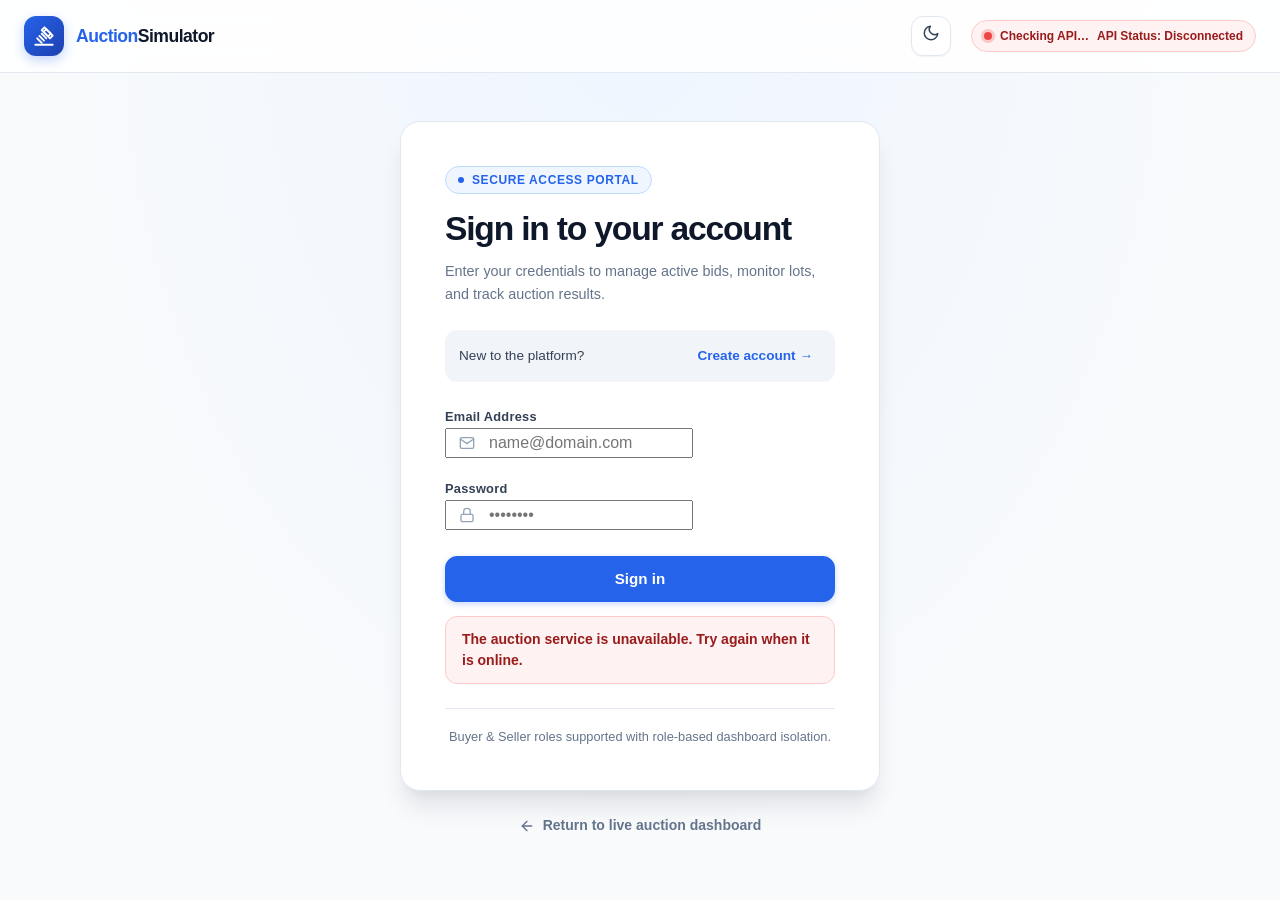
==== commit 3c9a6b80: "UI Polish and Dark Theme" ====
--- a/frontend/index.html
+++ b/frontend/index.html
@@ -3,10 +3,11 @@
 <head>
     <meta charset="UTF-8">
     <meta name="viewport" content="width=device-width, initial-scale=1.0">
-    <meta name="theme-color" content="#10243f">
-    <meta name="description" content="Browse live auctions, follow bids, and discover products in the Online Auction Simulator.">
-    <title>Online Auction Simulator</title>
+    <meta name="theme-color" content="#ffffff">
+    <meta name="description" content="Browse live auctions, follow real-time bids, and discover products in the Online Auction Simulator.">
+    <title>Online Auction Simulator · Premium Live Marketplace</title>
     <link rel="stylesheet" href="css/style.css">
+    <script src="js/theme.js"></script>
     <script src="js/app.js" defer></script>
 </head>
 <body data-page="dashboard" class="auth-pending">
@@ -14,39 +15,108 @@
         <div class="header-inner">
             <a class="brand" href="#top" aria-label="Online Auction Simulator home">
                 <span class="brand-mark" aria-hidden="true">
-                    <svg viewBox="0 0 24 24" fill="none" aria-hidden="true">
-                        <path d="m14.2 4.3 5.5 5.5M10.7 7.8l5.5 5.5M8.3 10.2l5.5 5.5M4.8 13.7l5.5 5.5M3 21h18M12.5 3l8.5 8.5-3.2 3.2L9.3 6.2 12.5 3Z" stroke="currentColor" stroke-width="1.7" stroke-linecap="round" stroke-linejoin="round"/>
+                    <svg viewBox="0 0 24 24" fill="none" stroke="currentColor" stroke-width="2" stroke-linecap="round" stroke-linejoin="round">
+                        <path d="m14.5 4.5 5 5-3 3-5-5 3-3Z"/>
+                        <path d="m9.5 9.5 5 5"/>
+                        <path d="m7 12 5 5"/>
+                        <path d="m4.5 14.5 5 5"/>
+                        <path d="M2.5 21.5h19"/>
+                        <path d="M12.5 2.5 21.5 11.5l-3 3-9-9 3-3Z"/>
                     </svg>
                 </span>
-                <span class="brand-name">Online Auction Simulator</span>
+                <span class="brand-name">
+                    <span>Auction</span>Simulator
+                </span>
             </a>
-            <nav aria-label="Main navigation">
-                <a class="nav-link" href="#auctions">Auctions</a>
-                <a class="nav-link" href="#account-section">My account</a>
+
+            <nav class="header-nav" aria-label="Main navigation">
+                <a class="nav-link" href="#auctions">
+                    <svg class="nav-icon" viewBox="0 0 24 24" fill="none" stroke="currentColor" stroke-width="2" stroke-linecap="round" stroke-linejoin="round" aria-hidden="true">
+                        <rect x="2" y="7" width="20" height="14" rx="2" ry="2"/>
+                        <path d="M16 21V5a2 2 0 0 0-2-2h-4a2 2 0 0 0-2 2v16"/>
+                    </svg>
+                    <span>Auctions</span>
+                </a>
+                <a class="nav-link" href="#account-section">
+                    <svg class="nav-icon" viewBox="0 0 24 24" fill="none" stroke="currentColor" stroke-width="2" stroke-linecap="round" stroke-linejoin="round" aria-hidden="true">
+                        <path d="M19 21v-2a4 4 0 0 0-4-4H9a4 4 0 0 0-4 4v2"/>
+                        <circle cx="12" cy="7" r="4"/>
+                    </svg>
+                    <span>My account</span>
+                </a>
                 <span id="api-status" class="api-status" role="status" aria-live="polite">
                     <span class="status-dot" aria-hidden="true"></span>
-                    Checking API…
+                    <span class="status-text">Checking API…</span>
                 </span>
             </nav>
-            <div id="logged-in-panel" class="profile-menu header-account" hidden>
-                <button id="profile-menu-trigger" class="profile-menu-trigger" type="button"
-                        aria-expanded="false" aria-controls="profile-menu-dropdown">
-                    <span id="profile-avatar" class="profile-avatar" aria-hidden="true">U</span>
-                    <span class="profile-menu-identity">
-                        <strong id="logged-in-name"></strong>
-                        <span id="logged-in-role"></span>
+
+            <div class="header-actions">
+                <button id="theme-toggle" class="theme-toggle-btn" type="button" aria-label="Toggle theme" title="Toggle theme">
+                    <span class="theme-icon-sun" aria-hidden="true">
+                        <svg viewBox="0 0 24 24" fill="none" stroke="currentColor" stroke-width="2" stroke-linecap="round" stroke-linejoin="round">
+                            <circle cx="12" cy="12" r="5"></circle>
+                            <line x1="12" y1="1" x2="12" y2="3"></line>
+                            <line x1="12" y1="21" x2="12" y2="23"></line>
+                            <line x1="4.22" y1="4.22" x2="5.64" y2="5.64"></line>
+                            <line x1="18.36" y1="18.36" x2="19.78" y2="19.78"></line>
+                            <line x1="1" y1="12" x2="3" y2="12"></line>
+                            <line x1="21" y1="12" x2="23" y2="12"></line>
+                            <line x1="4.22" y1="19.78" x2="5.64" y2="18.36"></line>
+                            <line x1="18.36" y1="5.64" x2="19.78" y2="4.22"></line>
+                        </svg>
                     </span>
-                    <span class="profile-menu-chevron" aria-hidden="true">⌄</span>
+                    <span class="theme-icon-moon" aria-hidden="true">
+                        <svg viewBox="0 0 24 24" fill="none" stroke="currentColor" stroke-width="2" stroke-linecap="round" stroke-linejoin="round">
+                            <path d="M21 12.79A9 9 0 1 1 11.21 3 7 7 0 0 0 21 12.79z"></path>
+                        </svg>
+                    </span>
                 </button>
-                <div id="profile-menu-dropdown" class="profile-menu-dropdown" hidden>
-                    <div class="profile-menu-summary">
-                        <span class="eyebrow">Signed in account</span>
-                        <span id="logged-in-id"></span>
-                    </div>
-                    <button id="view-profile-button" class="profile-menu-item" type="button">View profile</button>
-                    <button id="edit-profile-button" class="profile-menu-item" type="button">Edit profile</button>
-                    <div class="profile-menu-divider"></div>
-                    <button id="logout-button" class="profile-menu-item logout-menu-item" type="button">Log out</button>
+
+                <div id="logged-in-panel" class="profile-menu header-account" hidden>
+                    <button id="profile-menu-trigger" class="profile-menu-trigger" type="button"
+                            aria-expanded="false" aria-controls="profile-menu-dropdown">
+                        <span id="profile-avatar" class="profile-avatar" aria-hidden="true">U</span>
+                        <span class="profile-menu-identity">
+                            <strong id="logged-in-name"></strong>
+                            <span id="logged-in-role"></span>
+                        </span>
+                        <span class="profile-menu-chevron" aria-hidden="true">
+                            <svg viewBox="0 0 24 24" width="16" height="16" fill="none" stroke="currentColor" stroke-width="2" stroke-linecap="round" stroke-linejoin="round">
+                                <polyline points="6 9 12 15 18 9"/>
+                            </svg>
+                        </span>
+                    </button>
+                    <div id="profile-menu-dropdown" class="profile-menu-dropdown" hidden>
+                        <div class="profile-menu-summary">
+                            <span class="eyebrow">Signed in account</span>
+                            <span id="logged-in-id"></span>
+                        </div>
+                        <div class="profile-menu-links">
+                            <a id="view-profile-button" class="profile-menu-item" href="profile.html">
+                                <svg class="menu-item-icon" viewBox="0 0 24 24" fill="none" stroke="currentColor" stroke-width="2" stroke-linecap="round" stroke-linejoin="round">
+                                    <path d="M20 21v-2a4 4 0 0 0-4-4H8a4 4 0 0 0-4 4v2"/>
+                                    <circle cx="12" cy="7" r="4"/>
+                                </svg>
+                                <span>View profile</span>
+                            </a>
+                            <a id="edit-profile-button" class="profile-menu-item" href="profile.html?edit=1">
+                                <svg class="menu-item-icon" viewBox="0 0 24 24" fill="none" stroke="currentColor" stroke-width="2" stroke-linecap="round" stroke-linejoin="round">
+                                    <path d="M12 20h9"/>
+                                    <path d="M16.5 3.5a2.121 2.121 0 0 1 3 3L7 19l-4 1 1-4L16.5 3.5z"/>
+                                </svg>
+                                <span>Edit profile</span>
+                            </a>
+                        </div>
+                        <div class="profile-menu-divider"></div>
+                        <button id="logout-button" class="profile-menu-item logout-menu-item" type="button">
+                            <svg class="menu-item-icon" viewBox="0 0 24 24" fill="none" stroke="currentColor" stroke-width="2" stroke-linecap="round" stroke-linejoin="round">
+                                <path d="M9 21H5a2 2 0 0 1-2-2V5a2 2 0 0 1 2-2h4"/>
+                                <polyline points="16 17 21 12 16 7"/>
+                                <line x1="21" y1="12" x2="9" y2="12"/>
+                            </svg>
+                            <span>Log out</span>
+                        </button>
+                    </div>
                 </div>
             </div>
         </div>
@@ -54,45 +124,90 @@
 
     <main id="top">
         <section class="hero" aria-labelledby="page-title">
-            <div class="hero-copy">
-                <p class="eyebrow">Curated finds. Competitive bidding.</p>
-                <h1 id="page-title">Find something<br>worth bidding on.</h1>
-                <p class="hero-description">Explore current listings, follow every bid, and see auction updates as they happen.</p>
-                <a class="primary-link" href="#auctions">Explore auctions <span aria-hidden="true">→</span></a>
-            </div>
-            <div class="hero-note" aria-label="Auction data source">
-                <span class="note-icon" aria-hidden="true">
-                    <svg viewBox="0 0 24 24" fill="none"><path d="M12 3v18M3 12h18M5.6 5.6l12.8 12.8m0-12.8L5.6 18.4" stroke="currentColor" stroke-width="1.4" stroke-linecap="round"/></svg>
-                </span>
-                <p>Marketplace status<br><strong>Live auction listings</strong></p>
+            <div class="hero-content">
+                <div class="hero-copy">
+                    <div class="hero-pill">
+                        <span class="hero-pill-indicator"></span>
+                        <span>Live Multi-Role Bidding Engine</span>
+                    </div>
+                    <h1 id="page-title">Discover, bid, and win<br><span class="hero-highlight">rare collectibles.</span></h1>
+                    <p class="hero-description">Experience lightning-fast auctions with automated polling, real-time bid verification, and robust multi-buyer synchronization.</p>
+                    <div class="hero-actions">
+                        <a class="primary-link" href="#auctions">
+                            <span>Explore live auctions</span>
+                            <svg viewBox="0 0 24 24" width="16" height="16" fill="none" stroke="currentColor" stroke-width="2.2" stroke-linecap="round" stroke-linejoin="round" aria-hidden="true">
+                                <line x1="5" y1="12" x2="19" y2="12"/>
+                                <polyline points="12 5 19 12 12 19"/>
+                            </svg>
+                        </a>
+                        <a class="secondary-link" href="#account-section">My activity</a>
+                    </div>
+                </div>
+
+                <div class="hero-stats-card" aria-label="Marketplace status">
+                    <div class="stats-card-header">
+                        <span class="stats-badge">Live System</span>
+                        <div class="pulse-indicator">
+                            <span class="pulse-ring"></span>
+                            <span class="pulse-core"></span>
+                        </div>
+                    </div>
+                    <div class="stats-metric">
+                        <span class="stats-label">Real-Time Engine</span>
+                        <strong class="stats-value">Instant Polling</strong>
+                    </div>
+                    <div class="stats-divider"></div>
+                    <div class="stats-meta">
+                        <div class="stats-meta-item">
+                            <span class="meta-label">Backend</span>
+                            <span class="meta-val">Java REST API</span>
+                        </div>
+                        <div class="stats-meta-item">
+                            <span class="meta-label">Storage</span>
+                            <span class="meta-val">MySQL Persistence</span>
+                        </div>
+                    </div>
+                </div>
             </div>
         </section>
 
         <section id="account-section" class="account-section" aria-labelledby="account-heading">
             <h2 id="account-heading" class="visually-hidden">My account</h2>
+
             <section id="profile-panel" class="profile-panel" aria-labelledby="profile-heading" hidden>
-                <h3 id="profile-heading">My profile</h3>
+                <div class="panel-header">
+                    <div>
+                        <span class="eyebrow">Account Overview</span>
+                        <h3 id="profile-heading">My profile</h3>
+                    </div>
+                </div>
                 <dl class="profile-details">
                     <div><dt>User ID</dt><dd id="profile-user-id"></dd></div>
-                    <div><dt>Name</dt><dd id="profile-name"></dd></div>
-                    <div><dt>Email</dt><dd id="profile-email"></dd></div>
-                    <div><dt>Role</dt><dd id="profile-role"></dd></div>
+                    <div><dt>Full Name</dt><dd id="profile-name"></dd></div>
+                    <div><dt>Email Address</dt><dd id="profile-email"></dd></div>
+                    <div><dt>Account Role</dt><dd id="profile-role" class="role-badge"></dd></div>
                 </dl>
                 <div id="profile-message" class="account-message" role="status" aria-live="polite" hidden></div>
             </section>
+
             <form id="profile-form" class="account-form profile-form" hidden>
-                <h3>Edit profile</h3>
+                <div class="panel-header">
+                    <div>
+                        <span class="eyebrow">Modify Account</span>
+                        <h3>Edit profile</h3>
+                    </div>
+                </div>
                 <label>
-                    <span>Name</span>
-                    <input id="profile-edit-name" name="name" type="text" autocomplete="name" required>
+                    <span class="input-label">Full Name</span>
+                    <input id="profile-edit-name" name="name" type="text" autocomplete="name" required placeholder="Enter full name">
                 </label>
                 <label>
-                    <span>Email</span>
-                    <input id="profile-edit-email" name="email" type="email" autocomplete="email" required>
-                </label>
-                <label>
-                    <span>New password <small>(leave blank to keep current password)</small></span>
-                    <input id="profile-edit-password" name="password" type="password" autocomplete="new-password">
+                    <span class="input-label">Email Address</span>
+                    <input id="profile-edit-email" name="email" type="email" autocomplete="email" required placeholder="name@example.com">
+                </label>
+                <label class="full-width-field">
+                    <span class="input-label">New Password <small>(leave blank to retain current password)</small></span>
+                    <input id="profile-edit-password" name="password" type="password" autocomplete="new-password" placeholder="••••••••">
                 </label>
                 <div class="account-form-actions">
                     <button id="save-profile-button" class="submit-button" type="submit">Save changes</button>
@@ -100,69 +215,139 @@
                 </div>
                 <div id="profile-edit-message" class="account-message" role="status" aria-live="polite" hidden></div>
             </form>
+
             <section id="seller-auctions-panel" class="profile-panel user-auctions-panel"
                      aria-labelledby="seller-auctions-heading" hidden>
-                <h3 id="seller-auctions-heading">My auctions</h3>
+                <div class="section-heading">
+                    <div>
+                        <span class="eyebrow">Seller Portfolio</span>
+                        <h3 id="seller-auctions-heading">My auctions</h3>
+                    </div>
+                </div>
                 <div id="seller-auctions-list" class="user-auctions-list"></div>
-                <p id="seller-auctions-empty" class="form-note" hidden>You have not created any auctions yet.</p>
+                <div id="seller-auctions-empty" class="empty-state-box" hidden>
+                    <div class="empty-icon-wrap" aria-hidden="true">
+                        <svg viewBox="0 0 24 24" width="28" height="28" fill="none" stroke="currentColor" stroke-width="1.8" stroke-linecap="round" stroke-linejoin="round">
+                            <rect x="2" y="7" width="20" height="14" rx="2" ry="2"/>
+                            <path d="M16 21V5a2 2 0 0 0-2-2h-4a2 2 0 0 0-2 2v16"/>
+                        </svg>
+                    </div>
+                    <h4>No active listings</h4>
+                    <p class="form-note">You have not created any auctions yet. Use the tool below to list an item.</p>
+                </div>
                 <p id="seller-auctions-error" class="account-message error" role="status" hidden>
                     Your auctions could not be loaded. Please try again.
                 </p>
             </section>
+
             <section id="buyer-bids-panel" class="profile-panel user-auctions-panel"
                      aria-labelledby="buyer-bids-heading" hidden>
-                <h3 id="buyer-bids-heading">My bids</h3>
+                <div class="section-heading">
+                    <div>
+                        <span class="eyebrow">Bidding History</span>
+                        <h3 id="buyer-bids-heading">My bids</h3>
+                    </div>
+                </div>
                 <div id="buyer-bids-list" class="user-auctions-list"></div>
-                <p id="buyer-bids-empty" class="form-note" hidden>You have not placed any bids yet.</p>
+                <div id="buyer-bids-empty" class="empty-state-box" hidden>
+                    <div class="empty-icon-wrap" aria-hidden="true">
+                        <svg viewBox="0 0 24 24" width="28" height="28" fill="none" stroke="currentColor" stroke-width="1.8" stroke-linecap="round" stroke-linejoin="round">
+                            <circle cx="12" cy="12" r="10"/>
+                            <polyline points="12 6 12 12 16 14"/>
+                        </svg>
+                    </div>
+                    <h4>No bids placed yet</h4>
+                    <p class="form-note">You haven't participated in any auctions yet. Browse active listings below to get started.</p>
+                </div>
                 <p id="buyer-bids-error" class="account-message error" role="status" hidden>
                     Your bidding history could not be loaded. Please try again.
                 </p>
             </section>
+
             <section id="seller-dashboard" class="profile-panel seller-dashboard"
                      aria-labelledby="seller-dashboard-heading" hidden>
                 <div class="section-heading">
                     <div>
-                        <p class="eyebrow">Seller tools</p>
+                        <span class="eyebrow">Seller Operations</span>
                         <h3 id="seller-dashboard-heading">Create an auction</h3>
                     </div>
-                    <button id="show-create-auction-button" class="button" type="button">
-                        Create auction
+                    <button id="show-create-auction-button" class="button primary-action-btn" type="button">
+                        <svg viewBox="0 0 24 24" width="16" height="16" fill="none" stroke="currentColor" stroke-width="2.5" stroke-linecap="round" stroke-linejoin="round" aria-hidden="true">
+                            <line x1="12" y1="5" x2="12" y2="19"/>
+                            <line x1="5" y1="12" x2="19" y2="12"/>
+                        </svg>
+                        <span>Create auction</span>
                     </button>
                 </div>
-                <p class="form-note">Auction details are kept in memory by the running Java API.</p>
-                <form id="create-auction-form" class="account-form" hidden>
+                <p class="form-note">Create new catalog items and initiate competitive bidding with automated closure controls.</p>
+
+                <form id="create-auction-form" class="account-form create-auction-grid" hidden>
                     <label>
-                        <span>Auction ID</span>
-                        <input id="create-auction-id" name="auctionId" type="text" required>
+                        <span class="input-label">Auction ID</span>
+                        <input id="create-auction-id" name="auctionId" type="text" required placeholder="e.g. AUC-1001">
                     </label>
                     <label>
-                        <span>Product ID</span>
-                        <input id="create-product-id" name="productId" type="text" required>
+                        <span class="input-label">Product ID</span>
+                        <input id="create-product-id" name="productId" type="text" required placeholder="e.g. PRD-501">
+                    </label>
+                    <label class="full-width-field">
+                        <span class="input-label">Product Name</span>
+                        <input id="create-product-name" name="productName" type="text" required placeholder="e.g. Vintage Mechanical Chronograph">
+                    </label>
+                    <label class="full-width-field">
+                        <span class="input-label">Product Description</span>
+                        <textarea id="create-product-description" name="description" rows="3" required placeholder="Provide condition details, provenance, and specifications…"></textarea>
                     </label>
                     <label>
-                        <span>Product name</span>
-                        <input id="create-product-name" name="productName" type="text" required>
+                        <span class="input-label">Product Condition</span>
+                        <select id="create-product-condition" name="condition" required>
+                            <option value="" selected disabled>Select condition</option>
+                            <option value="Poor">Poor</option>
+                            <option value="Average">Average</option>
+                            <option value="Good">Good</option>
+                            <option value="Excellent">Excellent</option>
+                        </select>
                     </label>
                     <label>
-                        <span>Description</span>
-                        <textarea id="create-product-description" name="description" rows="3" required></textarea>
-                    </label>
-                    <label>
-                        <span>Condition</span>
-                        <input id="create-product-condition" name="condition" type="text" required>
-                    </label>
-                    <label>
-                        <span>Auction end time</span>
+                        <span class="input-label">Minimum Bid Increment ($)</span>
+                        <input id="create-auction-increment" name="minimumBidIncrement"
+                               type="number" min="0" step="any" required placeholder="e.g. 25.00">
+                    </label>
+                    <label class="full-width-field">
+                        <span class="input-label">Auction End Time</span>
                         <input id="create-auction-end-time" name="endTime" type="datetime-local" required>
                     </label>
-                    <label>
-                        <span>Minimum bid increment</span>
-                        <input id="create-auction-increment" name="minimumBidIncrement"
-                               type="number" min="0" step="any" required>
-                    </label>
-                    <div class="account-form-actions">
+                    <label class="image-upload-field full-width-field">
+                        <span class="input-label">Product Photograph</span>
+                        <div class="file-dropzone">
+                            <svg class="dropzone-icon" viewBox="0 0 24 24" width="32" height="32" fill="none" stroke="currentColor" stroke-width="1.8" stroke-linecap="round" stroke-linejoin="round" aria-hidden="true">
+                                <rect x="3" y="3" width="18" height="18" rx="2" ry="2"/>
+                                <circle cx="8.5" cy="8.5" r="1.5"/>
+                                <polyline points="21 15 16 10 5 21"/>
+                            </svg>
+                            <div class="dropzone-text">
+                                <span class="dropzone-cta">Select photo to upload</span>
+                                <small>JPG, JPEG, PNG, or WEBP (Max 5 MB)</small>
+                            </div>
+                            <input id="create-product-image" name="productImage" type="file"
+                                   accept=".jpg,.jpeg,.png,.webp,image/jpeg,image/png,image/webp" required>
+                        </div>
+                        <div class="preview-wrap">
+                            <span id="create-product-image-filename" class="selected-file-name" hidden></span>
+                            <img id="create-product-image-preview" class="product-image-preview"
+                                 alt="Selected product preview" hidden>
+                            <button id="remove-product-image-button" class="text-button remove-btn" type="button" hidden>
+                                <svg viewBox="0 0 24 24" width="14" height="14" fill="none" stroke="currentColor" stroke-width="2" stroke-linecap="round" stroke-linejoin="round" aria-hidden="true">
+                                    <line x1="18" y1="6" x2="6" y2="18"/>
+                                    <line x1="6" y1="6" x2="18" y2="18"/>
+                                </svg>
+                                <span>Remove image</span>
+                            </button>
+                        </div>
+                    </label>
+                    <div class="account-form-actions full-width-field">
                         <button id="create-auction-submit" class="submit-button" type="submit">
-                            Create auction
+                            Publish auction
                         </button>
                         <button id="cancel-create-auction-button" class="text-button" type="button">
                             Cancel
@@ -177,75 +362,112 @@
         <section id="auctions" class="auction-section" aria-labelledby="auction-heading">
             <div class="section-heading">
                 <div>
-                    <p class="eyebrow">Explore what is available</p>
+                    <span class="eyebrow">Live Marketplace</span>
                     <h2 id="auction-heading">Current auctions</h2>
                 </div>
-                <span id="auction-count" class="auction-count"></span>
+                <div class="auction-count-badge">
+                    <span id="auction-count" class="auction-count"></span>
+                </div>
             </div>
 
             <div id="page-message" class="message" role="status" aria-live="polite" hidden></div>
+
             <div class="auction-controls" aria-label="Search, filter, and sort auctions">
-                <label>
-                    <span>Search by product name</span>
-                    <input id="auction-search" type="search" autocomplete="off"
-                           placeholder="Search auctions">
-                </label>
-                <label>
-                    <span>Status</span>
+                <div class="search-input-wrap">
+                    <svg class="search-icon" viewBox="0 0 24 24" width="16" height="16" fill="none" stroke="currentColor" stroke-width="2" stroke-linecap="round" stroke-linejoin="round" aria-hidden="true">
+                        <circle cx="11" cy="11" r="8"/>
+                        <line x1="21" y1="21" x2="16.65" y2="16.65"/>
+                    </svg>
+                    <label class="control-label">
+                        <span class="visually-hidden">Search by product name</span>
+                        <input id="auction-search" type="search" autocomplete="off"
+                               placeholder="Search auctions by product name…">
+                    </label>
+                </div>
+                <label class="control-label">
+                    <span class="control-title">Status</span>
                     <select id="auction-status-filter">
                         <option value="all">All auctions</option>
-                        <option value="active">Active</option>
+                        <option value="active">Active only</option>
                         <option value="ended">Closed or expired</option>
                     </select>
                 </label>
-                <label>
-                    <span>Condition</span>
+                <label class="control-label">
+                    <span class="control-title">Condition</span>
                     <select id="auction-condition-filter">
                         <option value="all">All conditions</option>
+                        <option value="poor">Poor</option>
+                        <option value="average">Average</option>
+                        <option value="good">Good</option>
+                        <option value="excellent">Excellent</option>
                     </select>
                 </label>
-                <label>
-                    <span>Sort by</span>
+                <label class="control-label">
+                    <span class="control-title">Sort by</span>
                     <select id="auction-sort">
-                        <option value="ending-soon">Ending soon</option>
+                        <option value="ending-soon">Ending soonest</option>
                         <option value="highest-bid">Highest bid</option>
                         <option value="lowest-bid">Lowest bid</option>
                     </select>
                 </label>
             </div>
+
             <div id="auction-list" class="auction-grid" aria-live="polite"></div>
         </section>
 
         <section id="auction-details" class="details-section" aria-labelledby="details-heading" hidden>
-            <div class="section-heading">
+            <div class="details-header-bar">
                 <div>
-                    <p class="eyebrow">Auction information</p>
+                    <span class="eyebrow">Real-Time Room</span>
                     <h2 id="details-heading">Auction details</h2>
                 </div>
-                <button id="close-details" class="text-button" type="button">Close details</button>
-            </div>
-            <div class="live-toolbar" aria-live="polite">
-                <span id="live-update-status" class="live-update-status">Live updates: OFF</span>
-                <span id="last-updated" class="last-updated">Last updated: —</span>
-            </div>
+                <div class="details-header-actions">
+                    <div class="live-toolbar" aria-live="polite">
+                        <span id="live-update-status" class="live-update-status">Live updates: OFF</span>
+                        <span id="last-updated" class="last-updated">Last updated: —</span>
+                    </div>
+                    <button id="close-details" class="close-details-btn" type="button" aria-label="Close auction details">
+                        <svg viewBox="0 0 24 24" width="18" height="18" fill="none" stroke="currentColor" stroke-width="2" stroke-linecap="round" stroke-linejoin="round" aria-hidden="true">
+                            <line x1="18" y1="6" x2="6" y2="18"/>
+                            <line x1="6" y1="6" x2="18" y2="18"/>
+                        </svg>
+                        <span>Close</span>
+                    </button>
+                </div>
+            </div>
+
             <div id="details-content" class="details-card"></div>
+
             <form id="bid-form" class="bid-form" hidden>
                 <div class="bid-form-heading">
                     <div>
-                        <p class="eyebrow">Take part in this auction</p>
-                        <h3>Place a bid</h3>
+                        <span class="eyebrow">Buyer Action</span>
+                        <h3>Place your bid</h3>
                     </div>
                     <span id="bid-role-message" class="demo-label" hidden></span>
                 </div>
                 <p id="bid-access-message" class="form-note"></p>
                 <div class="form-fields">
-                    <span id="bid-account" class="bid-account"></span>
-                    <label>
-                        <span>Bid amount</span>
+                    <div class="bid-identity-box">
+                        <span class="bid-id-icon" aria-hidden="true">
+                            <svg viewBox="0 0 24 24" width="16" height="16" fill="none" stroke="currentColor" stroke-width="2" stroke-linecap="round" stroke-linejoin="round">
+                                <path d="M19 21v-2a4 4 0 0 0-4-4H9a4 4 0 0 0-4 4v2"/>
+                                <circle cx="12" cy="7" r="4"/>
+                            </svg>
+                        </span>
+                        <span id="bid-account" class="bid-account"></span>
+                    </div>
+                    <label class="bid-input-wrap">
+                        <span class="input-label">Bid amount ($)</span>
                         <input id="bid-amount" name="amount" type="text" inputmode="decimal"
-                               autocomplete="off" required>
-                    </label>
-                    <button id="place-bid-button" class="submit-button" type="submit">Place bid</button>
+                               autocomplete="off" required placeholder="0.00">
+                    </label>
+                    <button id="place-bid-button" class="submit-button bid-submit-btn" type="submit">
+                        <span>Place bid</span>
+                        <svg viewBox="0 0 24 24" width="16" height="16" fill="none" stroke="currentColor" stroke-width="2.5" stroke-linecap="round" stroke-linejoin="round" aria-hidden="true">
+                            <polyline points="9 18 15 12 9 6"/>
+                        </svg>
+                    </button>
                 </div>
                 <div id="bid-message" class="bid-message" role="status" aria-live="polite" hidden></div>
             </form>
@@ -253,8 +475,21 @@
     </main>
 
     <footer class="site-footer">
-        <span>Online Auction Simulator</span>
-        <span>Student project · Auction data provided by the Java API</span>
+        <div class="footer-inner">
+            <div class="footer-brand">
+                <span class="brand-mark small-mark" aria-hidden="true">
+                    <svg viewBox="0 0 24 24" fill="none" stroke="currentColor" stroke-width="2" stroke-linecap="round" stroke-linejoin="round">
+                        <path d="m14.5 4.5 5 5-3 3-5-5 3-3Z"/>
+                        <path d="M2.5 21.5h19"/>
+                    </svg>
+                </span>
+                <span>Online Auction Simulator</span>
+            </div>
+            <div class="footer-meta">
+                <span>Java Enterprise Architecture · Multi-threaded Polling</span>
+                <span>REST API & MySQL Synchronized</span>
+            </div>
+        </div>
     </footer>
 </body>
 </html>
--- a/frontend/css/style.css
+++ b/frontend/css/style.css
@@ -1,450 +1,2525 @@
+/* ==========================================================================
+   Online Auction Simulator — Modern SaaS Design System & Stylesheet
+   Supports Full Light & Dark Modes, Responsive Layouts, and Micro-interactions
+   ========================================================================== */
+
+/* --------------------------------------------------------------------------
+   1. Design Tokens & CSS Variables
+   -------------------------------------------------------------------------- */
 :root {
     color-scheme: light;
-    --navy: #10243f;
-    --navy-soft: #193b65;
-    --blue: #2f69b3;
-    --blue-dark: #24558f;
-    --blue-pale: #eaf2fc;
-    --paper: #f4f7fb;
-    --surface: #ffffff;
-    --surface-soft: #f8fafd;
-    --ink: #17283d;
-    --muted: #66778c;
-    --line: #dce5ef;
-    --line-strong: #c9d5e2;
-    --green: #18724f;
-    --green-pale: #e7f5ed;
-    --amber: #986116;
-    --amber-pale: #fbf2dd;
-    --red: #a23d47;
-    --red-pale: #fbeaec;
-    --shadow-sm: 0 3px 12px rgb(16 36 63 / 5%);
-    --shadow-md: 0 12px 32px rgb(16 36 63 / 9%);
-    --radius-sm: 10px;
-    --radius-md: 16px;
-    --radius-lg: 22px;
-}
-
-* { box-sizing: border-box; }
-html { scroll-behavior: smooth; scroll-padding-top: 96px; }
+
+    /* Base Surfaces & Backgrounds */
+    --bg-page: #f8fafc;
+    --bg-surface: #ffffff;
+    --bg-surface-elevated: #ffffff;
+    --bg-surface-soft: #f1f5f9;
+    --bg-surface-inset: #e2e8f0;
+    --bg-surface-translucent: rgba(255, 255, 255, 0.85);
+
+    /* Typography & Ink */
+    --text-primary: #0f172a;
+    --text-secondary: #334155;
+    --text-muted: #64748b;
+    --text-subtle: #94a3b8;
+    --text-inverse: #ffffff;
+
+    /* Borders & Dividers */
+    --border-subtle: #e2e8f0;
+    --border-medium: #cbd5e1;
+    --border-strong: #94a3b8;
+    --border-focus: #3b82f6;
+
+    /* Primary Brand & Accents */
+    --primary: #2563eb;
+    --primary-hover: #1d4ed8;
+    --primary-active: #1e40af;
+    --primary-soft: #eff6ff;
+    --primary-border: #bfdbfe;
+    --primary-contrast: #ffffff;
+
+    /* Status Colors — Active / Success */
+    --status-green: #10b981;
+    --status-green-bg: #ecfdf5;
+    --status-green-border: #a7f3d0;
+    --status-green-text: #065f46;
+
+    /* Status Colors — Closed / Expired / Danger */
+    --status-red: #ef4444;
+    --status-red-bg: #fef2f2;
+    --status-red-border: #fecaca;
+    --status-red-text: #991b1b;
+
+    /* Status Colors — Warning / Pending / Updating */
+    --status-amber: #f59e0b;
+    --status-amber-bg: #fffbeb;
+    --status-amber-border: #fde68a;
+    --status-amber-text: #92400e;
+
+    /* Neutral Status / Unknown */
+    --status-neutral-bg: #f1f5f9;
+    --status-neutral-border: #cbd5e1;
+    --status-neutral-text: #475569;
+
+    /* Elevation & Shadows */
+    --shadow-xs: 0 1px 2px 0 rgba(15, 23, 42, 0.05);
+    --shadow-sm: 0 1px 3px 0 rgba(15, 23, 42, 0.08), 0 1px 2px -1px rgba(15, 23, 42, 0.06);
+    --shadow-md: 0 4px 6px -1px rgba(15, 23, 42, 0.08), 0 2px 4px -2px rgba(15, 23, 42, 0.05);
+    --shadow-lg: 0 10px 15px -3px rgba(15, 23, 42, 0.08), 0 4px 6px -4px rgba(15, 23, 42, 0.04);
+    --shadow-xl: 0 20px 25px -5px rgba(15, 23, 42, 0.1), 0 8px 10px -6px rgba(15, 23, 42, 0.05);
+    --shadow-focus: 0 0 0 3px rgba(37, 99, 235, 0.22);
+
+    /* Radii */
+    --radius-sm: 8px;
+    --radius-md: 12px;
+    --radius-lg: 16px;
+    --radius-xl: 20px;
+    --radius-full: 9999px;
+
+    /* Hero Gradient */
+    --hero-bg: linear-gradient(135deg, #0f172a 0%, #1e293b 50%, #1e3a8a 100%);
+    --hero-border: rgba(255, 255, 255, 0.12);
+    --hero-text: #f8fafc;
+    --hero-muted: #cbd5e1;
+
+    /* Transitions */
+    --transition-fast: 0.15s ease;
+    --transition-base: 0.2s cubic-bezier(0.16, 1, 0.3, 1);
+}
+
+/* --------------------------------------------------------------------------
+   2. Dark Theme Tokens
+   -------------------------------------------------------------------------- */
+[data-theme="dark"] {
+    color-scheme: dark;
+
+    /* Base Surfaces & Backgrounds */
+    --bg-page: #0a0e17;
+    --bg-surface: #111827;
+    --bg-surface-elevated: #1a2234;
+    --bg-surface-soft: #162032;
+    --bg-surface-inset: #0d131f;
+    --bg-surface-translucent: rgba(17, 24, 39, 0.85);
+
+    /* Typography & Ink */
+    --text-primary: #f8fafc;
+    --text-secondary: #cbd5e1;
+    --text-muted: #94a3b8;
+    --text-subtle: #64748b;
+    --text-inverse: #0f172a;
+
+    /* Borders & Dividers */
+    --border-subtle: #1e293b;
+    --border-medium: #334155;
+    --border-strong: #475569;
+    --border-focus: #60a5fa;
+
+    /* Primary Brand & Accents */
+    --primary: #3b82f6;
+    --primary-hover: #60a5fa;
+    --primary-active: #2563eb;
+    --primary-soft: rgba(59, 130, 246, 0.16);
+    --primary-border: rgba(59, 130, 246, 0.35);
+    --primary-contrast: #ffffff;
+
+    /* Status Colors — Active / Success */
+    --status-green: #34d399;
+    --status-green-bg: rgba(16, 185, 129, 0.14);
+    --status-green-border: rgba(16, 185, 129, 0.3);
+    --status-green-text: #6ee7b7;
+
+    /* Status Colors — Closed / Expired / Danger */
+    --status-red: #f87171;
+    --status-red-bg: rgba(239, 68, 68, 0.14);
+    --status-red-border: rgba(239, 68, 68, 0.3);
+    --status-red-text: #fca5a5;
+
+    /* Status Colors — Warning / Pending / Updating */
+    --status-amber: #fbbf24;
+    --status-amber-bg: rgba(245, 158, 11, 0.14);
+    --status-amber-border: rgba(245, 158, 11, 0.3);
+    --status-amber-text: #fde68a;
+
+    /* Neutral Status / Unknown */
+    --status-neutral-bg: #1e293b;
+    --status-neutral-border: #334155;
+    --status-neutral-text: #94a3b8;
+
+    /* Elevation & Shadows */
+    --shadow-xs: 0 1px 2px 0 rgba(0, 0, 0, 0.35);
+    --shadow-sm: 0 1px 3px 0 rgba(0, 0, 0, 0.4), 0 1px 2px -1px rgba(0, 0, 0, 0.3);
+    --shadow-md: 0 4px 6px -1px rgba(0, 0, 0, 0.45), 0 2px 4px -2px rgba(0, 0, 0, 0.3);
+    --shadow-lg: 0 10px 15px -3px rgba(0, 0, 0, 0.5), 0 4px 6px -4px rgba(0, 0, 0, 0.3);
+    --shadow-xl: 0 20px 25px -5px rgba(0, 0, 0, 0.6), 0 8px 10px -6px rgba(0, 0, 0, 0.4);
+    --shadow-focus: 0 0 0 3px rgba(59, 130, 246, 0.35);
+
+    /* Hero Gradient in Dark Mode */
+    --hero-bg: linear-gradient(135deg, #0b1120 0%, #111827 50%, #172554 100%);
+    --hero-border: rgba(255, 255, 255, 0.08);
+    --hero-text: #f8fafc;
+    --hero-muted: #94a3b8;
+}
+
+/* --------------------------------------------------------------------------
+   3. Reset & Base Typography
+   -------------------------------------------------------------------------- */
+*, *::before, *::after {
+    box-sizing: border-box;
+}
+
+[hidden] {
+    display: none !important;
+}
+
+html {
+    scroll-behavior: smooth;
+    scroll-padding-top: 90px;
+    font-size: 16px;
+}
+
 body {
     margin: 0;
     min-width: 320px;
-    background: var(--paper);
-    color: var(--ink);
-    font-family: Inter, ui-sans-serif, system-ui, -apple-system, "Segoe UI", sans-serif;
+    min-height: 100vh;
+    background-color: var(--bg-page);
+    color: var(--text-primary);
+    font-family: -apple-system, BlinkMacSystemFont, "Segoe UI", Roboto, "Helvetica Neue", Arial, sans-serif;
+    line-height: 1.5;
     -webkit-font-smoothing: antialiased;
-}
-button, input, select, textarea { font: inherit; }
-button, a, input, select, textarea { -webkit-tap-highlight-color: transparent; }
-a { color: inherit; }
-:focus-visible { outline: 3px solid rgb(47 105 179 / 38%); outline-offset: 3px; }
-
+    -moz-osx-font-smoothing: grayscale;
+    transition: background-color var(--transition-base), color var(--transition-base);
+}
+
+button, input, select, textarea {
+    font: inherit;
+    color: inherit;
+}
+
+button, a, input, select, textarea {
+    -webkit-tap-highlight-color: transparent;
+}
+
+a {
+    color: inherit;
+    text-decoration: none;
+}
+
+:focus-visible {
+    outline: 2px solid var(--border-focus);
+    outline-offset: 2px;
+}
+
+h1, h2, h3, h4, p, dl, dt, dd {
+    margin-top: 0;
+}
+
+h1, h2, h3, h4 {
+    color: var(--text-primary);
+    font-weight: 700;
+    letter-spacing: -0.025em;
+    line-height: 1.25;
+}
+
+.visually-hidden {
+    position: absolute;
+    width: 1px;
+    height: 1px;
+    padding: 0;
+    margin: -1px;
+    overflow: hidden;
+    clip: rect(0, 0, 0, 0);
+    white-space: nowrap;
+    border: 0;
+}
+
+.eyebrow {
+    display: inline-block;
+    margin: 0 0 6px;
+    color: var(--primary);
+    font-size: 0.75rem;
+    font-weight: 700;
+    letter-spacing: 0.08em;
+    text-transform: uppercase;
+}
+
+/* --------------------------------------------------------------------------
+   4. Site Header & Navigation
+   -------------------------------------------------------------------------- */
 .site-header {
     position: sticky;
-    z-index: 20;
+    z-index: 40;
     top: 0;
-    border-bottom: 1px solid rgb(220 229 239 / 90%);
-    background: rgb(255 255 255 / 94%);
-    box-shadow: 0 2px 12px rgb(16 36 63 / 4%);
+    border-bottom: 1px solid var(--border-subtle);
+    background: var(--bg-surface-translucent);
     backdrop-filter: blur(14px);
-}
-.auth-header .header-inner { display: flex; justify-content: space-between; }
+    -webkit-backdrop-filter: blur(14px);
+    transition: border-color var(--transition-base), background-color var(--transition-base);
+}
+
 .header-inner {
-    width: min(1380px, calc(100% - 56px));
-    min-height: 76px;
+    width: min(1320px, calc(100% - 48px));
+    min-height: 72px;
     margin: 0 auto;
-    display: grid;
-    grid-template-columns: auto 1fr auto;
-    align-items: center;
-    gap: 28px;
-}
-body.auth-pending main, body.auth-pending .site-footer { visibility: hidden; }
-.brand { display: inline-flex; align-items: center; gap: 12px; text-decoration: none; white-space: nowrap; }
+    display: flex;
+    align-items: center;
+    justify-content: space-between;
+    gap: 24px;
+}
+
+body.auth-pending main,
+body.auth-pending .site-footer {
+    visibility: hidden;
+}
+
+.brand {
+    display: inline-flex;
+    align-items: center;
+    gap: 12px;
+    text-decoration: none;
+    white-space: nowrap;
+}
+
 .brand-mark {
-    width: 42px;
-    height: 42px;
+    width: 40px;
+    height: 40px;
     display: grid;
     place-items: center;
-    border-radius: 13px;
-    background: linear-gradient(145deg, #244f81, var(--navy));
-    color: #fff;
-    box-shadow: 0 6px 15px rgb(16 36 63 / 20%);
-}
-.brand-mark svg { width: 23px; height: 23px; }
-.brand-name { color: var(--navy); font-size: 14px; font-weight: 800; letter-spacing: -.025em; }
-.site-header nav { display: flex; align-items: center; justify-content: center; gap: 28px; }
-.nav-link { color: var(--muted); font-size: 12px; font-weight: 650; text-decoration: none; transition: color .16s ease; }
-.nav-link:hover { color: var(--blue); }
-.api-status { display: inline-flex; align-items: center; gap: 8px; color: var(--muted); font-size: 10px; font-weight: 650; white-space: nowrap; }
-.status-dot { width: 8px; height: 8px; border-radius: 50%; background: #c4a052; box-shadow: 0 0 0 3px #c4a0521c; }
-.api-status.connected { color: var(--green); }
-.api-status.connected .status-dot { background: #25956a; box-shadow: 0 0 0 3px #25956a20; }
-.api-status.disconnected { color: var(--red); }
-.api-status.disconnected .status-dot { background: #c24e59; box-shadow: 0 0 0 3px #c24e5920; }
-.logged-in-panel[hidden], .login-form[hidden], .account-form[hidden], .profile-panel[hidden], .details-section[hidden],
-.profile-menu-dropdown[hidden], #bid-role-message[hidden] { display: none; }
-.profile-menu { position: relative; justify-self: end; }
-.profile-menu-trigger { display: flex; min-height: 48px; align-items: center; gap: 10px; padding: 4px 9px 4px 5px; border: 1px solid transparent; border-radius: 14px; background: transparent; color: var(--ink); cursor: pointer; text-align: left; transition: background .16s ease, border-color .16s ease; }
-.profile-menu-trigger:hover, .profile-menu-trigger[aria-expanded="true"] { border-color: var(--line); background: var(--surface-soft); }
-.profile-avatar { width: 38px; height: 38px; flex: 0 0 38px; display: grid; place-items: center; border: 2px solid #d7e5f5; border-radius: 50%; background: linear-gradient(145deg, #eaf2fc, #d9e7f7); color: var(--navy); font-size: 14px; font-weight: 800; }
-.profile-menu-identity { min-width: 0; display: grid; gap: 3px; }
-.profile-menu-identity strong { max-width: 145px; overflow: hidden; color: var(--navy); font-size: 11px; text-overflow: ellipsis; white-space: nowrap; }
-.profile-menu-identity > span { color: var(--muted); font-size: 9px; }
-.profile-menu-chevron { color: var(--muted); font-size: 16px; line-height: 1; }
-.profile-menu-dropdown { position: absolute; z-index: 30; top: calc(100% + 9px); right: 0; width: 218px; padding: 8px; border: 1px solid var(--line); border-radius: 13px; background: #fff; box-shadow: 0 16px 36px rgb(16 36 63 / 16%); }
-.profile-menu-summary { display: grid; gap: 5px; padding: 10px 10px 12px; }
-.profile-menu-summary .eyebrow { margin: 0; font-size: 8px; }
-.profile-menu-summary > span:last-child { color: var(--muted); font-size: 9px; }
-.profile-menu-item { width: 100%; min-height: 38px; display: flex; align-items: center; padding: 0 10px; border: 0; border-radius: 8px; background: transparent; color: var(--ink); cursor: pointer; font: inherit; font-size: 10px; font-weight: 650; text-align: left; }
-.profile-menu-item:hover, .profile-menu-item:focus-visible { background: var(--blue-pale); color: var(--navy); }
-.profile-menu-divider { height: 1px; margin: 6px 4px; background: var(--line); }
-.logout-menu-item { color: var(--red); }
-.header-user { display: grid; min-width: 100px; gap: 2px; }
-.header-user .eyebrow { margin: 0; font-size: 8px; }
-.header-user strong { overflow: hidden; max-width: 155px; color: var(--navy); font-size: 12px; text-overflow: ellipsis; white-space: nowrap; }
-.header-user span { color: var(--muted); font-size: 9px; }
-.logged-in-actions { display: flex; align-items: center; gap: 6px; }
-
-main { width: min(1240px, calc(100% - 56px)); margin: 0 auto; }
+    border-radius: var(--radius-md);
+    background: linear-gradient(135deg, var(--primary) 0%, #1e40af 100%);
+    color: #ffffff;
+    box-shadow: 0 4px 12px rgba(37, 99, 235, 0.28);
+    transition: transform var(--transition-fast), box-shadow var(--transition-fast);
+}
+
+.brand:hover .brand-mark {
+    transform: translateY(-1px);
+    box-shadow: 0 6px 16px rgba(37, 99, 235, 0.38);
+}
+
+.brand-mark svg {
+    width: 22px;
+    height: 22px;
+}
+
+.small-mark {
+    width: 28px;
+    height: 28px;
+    border-radius: var(--radius-sm);
+}
+
+.small-mark svg {
+    width: 16px;
+    height: 16px;
+}
+
+.brand-name {
+    color: var(--text-primary);
+    font-size: 1.1rem;
+    font-weight: 800;
+    letter-spacing: -0.03em;
+}
+
+.brand-name span {
+    color: var(--primary);
+}
+
+.header-nav {
+    display: flex;
+    align-items: center;
+    gap: 8px;
+}
+
+.nav-link {
+    display: inline-flex;
+    align-items: center;
+    gap: 8px;
+    padding: 8px 14px;
+    border-radius: var(--radius-full);
+    color: var(--text-secondary);
+    font-size: 0.875rem;
+    font-weight: 600;
+    text-decoration: none;
+    transition: background-color var(--transition-fast), color var(--transition-fast);
+}
+
+.nav-link:hover {
+    background: var(--bg-surface-soft);
+    color: var(--primary);
+}
+
+.nav-icon {
+    width: 16px;
+    height: 16px;
+    opacity: 0.85;
+}
+
+.api-status {
+    display: inline-flex;
+    align-items: center;
+    gap: 8px;
+    margin-left: 8px;
+    padding: 6px 12px;
+    border: 1px solid var(--border-subtle);
+    border-radius: var(--radius-full);
+    background: var(--bg-surface-soft);
+    color: var(--text-muted);
+    font-size: 0.75rem;
+    font-weight: 600;
+    white-space: nowrap;
+}
+
+.status-dot {
+    width: 8px;
+    height: 8px;
+    border-radius: 50%;
+    background: var(--status-amber);
+    box-shadow: 0 0 0 2px var(--status-amber-bg);
+}
+
+.api-status.connected {
+    color: var(--status-green-text);
+    border-color: var(--status-green-border);
+    background: var(--status-green-bg);
+}
+
+.api-status.connected .status-dot {
+    background: var(--status-green);
+    box-shadow: 0 0 0 3px rgba(16, 185, 129, 0.25);
+}
+
+.api-status.disconnected {
+    color: var(--status-red-text);
+    border-color: var(--status-red-border);
+    background: var(--status-red-bg);
+}
+
+.api-status.disconnected .status-dot {
+    background: var(--status-red);
+    box-shadow: 0 0 0 3px rgba(239, 68, 68, 0.25);
+}
+
+/* Header Actions Area (Theme Toggle + User Profile) */
+.header-actions {
+    display: flex;
+    align-items: center;
+    gap: 12px;
+}
+
+/* Theme Toggle Button */
+.theme-toggle-btn {
+    width: 40px;
+    height: 40px;
+    display: grid;
+    place-items: center;
+    padding: 0;
+    border: 1px solid var(--border-subtle);
+    border-radius: var(--radius-md);
+    background: var(--bg-surface);
+    color: var(--text-secondary);
+    cursor: pointer;
+    box-shadow: var(--shadow-xs);
+    transition: background-color var(--transition-fast), border-color var(--transition-fast), color var(--transition-fast), transform var(--transition-fast);
+}
+
+.theme-toggle-btn:hover {
+    background: var(--bg-surface-soft);
+    border-color: var(--border-medium);
+    color: var(--text-primary);
+    transform: translateY(-1px);
+}
+
+.theme-toggle-btn svg {
+    width: 18px;
+    height: 18px;
+}
+
+/* Icon visibility based on theme */
+:root .theme-icon-sun {
+    display: none;
+}
+:root .theme-icon-moon {
+    display: block;
+}
+
+[data-theme="dark"] .theme-icon-sun {
+    display: block;
+}
+[data-theme="dark"] .theme-icon-moon {
+    display: none;
+}
+
+/* Profile Dropdown & Header Identity */
+.profile-menu {
+    position: relative;
+}
+
+.profile-menu-trigger {
+    display: flex;
+    align-items: center;
+    gap: 10px;
+    min-height: 44px;
+    padding: 4px 12px 4px 6px;
+    border: 1px solid var(--border-subtle);
+    border-radius: var(--radius-full);
+    background: var(--bg-surface);
+    color: var(--text-primary);
+    cursor: pointer;
+    box-shadow: var(--shadow-xs);
+    transition: background-color var(--transition-fast), border-color var(--transition-fast), box-shadow var(--transition-fast);
+}
+
+.profile-menu-trigger:hover,
+.profile-menu-trigger[aria-expanded="true"] {
+    background: var(--bg-surface-soft);
+    border-color: var(--border-medium);
+}
+
+.profile-avatar {
+    width: 32px;
+    height: 32px;
+    flex-shrink: 0;
+    display: grid;
+    place-items: center;
+    border-radius: 50%;
+    background: linear-gradient(135deg, var(--primary) 0%, #1e40af 100%);
+    color: #ffffff;
+    font-size: 0.85rem;
+    font-weight: 700;
+}
+
+.profile-menu-identity {
+    display: flex;
+    flex-direction: column;
+    text-align: left;
+    line-height: 1.25;
+}
+
+.profile-menu-identity strong {
+    max-width: 120px;
+    overflow: hidden;
+    text-overflow: ellipsis;
+    white-space: nowrap;
+    color: var(--text-primary);
+    font-size: 0.825rem;
+    font-weight: 700;
+}
+
+.profile-menu-identity > span {
+    color: var(--text-muted);
+    font-size: 0.725rem;
+}
+
+.profile-menu-chevron {
+    color: var(--text-muted);
+    display: grid;
+    place-items: center;
+    transition: transform var(--transition-fast);
+}
+
+.profile-menu-trigger[aria-expanded="true"] .profile-menu-chevron {
+    transform: rotate(180deg);
+}
+
+.profile-menu-dropdown {
+    position: absolute;
+    z-index: 50;
+    top: calc(100% + 8px);
+    right: 0;
+    width: 240px;
+    padding: 8px;
+    border: 1px solid var(--border-subtle);
+    border-radius: var(--radius-lg);
+    background: var(--bg-surface-elevated);
+    box-shadow: var(--shadow-xl);
+    animation: dropdownFadeIn 0.16s ease-out;
+}
+
+@keyframes dropdownFadeIn {
+    from {
+        opacity: 0;
+        transform: translateY(-6px);
+    }
+    to {
+        opacity: 1;
+        transform: translateY(0);
+    }
+}
+
+.profile-menu-summary {
+    padding: 10px 12px 12px;
+    border-bottom: 1px solid var(--border-subtle);
+    margin-bottom: 6px;
+}
+
+.profile-menu-summary .eyebrow {
+    margin-bottom: 4px;
+}
+
+.profile-menu-summary > span:last-child {
+    display: block;
+    color: var(--text-muted);
+    font-size: 0.8rem;
+    font-weight: 500;
+}
+
+.profile-menu-links {
+    display: flex;
+    flex-direction: column;
+    gap: 2px;
+}
+
+.profile-menu-item {
+    width: 100%;
+    min-height: 38px;
+    display: flex;
+    align-items: center;
+    gap: 10px;
+    padding: 8px 12px;
+    border: 0;
+    border-radius: var(--radius-sm);
+    background: transparent;
+    color: var(--text-secondary);
+    cursor: pointer;
+    font-size: 0.85rem;
+    font-weight: 600;
+    text-align: left;
+    text-decoration: none;
+    transition: background-color var(--transition-fast), color var(--transition-fast);
+}
+
+.profile-menu-item:hover,
+.profile-menu-item:focus-visible {
+    background: var(--bg-surface-soft);
+    color: var(--text-primary);
+}
+
+.menu-item-icon {
+    width: 16px;
+    height: 16px;
+    opacity: 0.75;
+}
+
+.profile-menu-divider {
+    height: 1px;
+    margin: 6px 0;
+    background: var(--border-subtle);
+}
+
+.logout-menu-item {
+    color: var(--status-red);
+}
+
+.logout-menu-item:hover,
+.logout-menu-item:focus-visible {
+    background: var(--status-red-bg);
+    color: var(--status-red-text);
+}
+
+/* --------------------------------------------------------------------------
+   5. Hero Section
+   -------------------------------------------------------------------------- */
+main {
+    width: min(1320px, calc(100% - 48px));
+    margin: 0 auto;
+    padding-bottom: 64px;
+}
+
 .hero {
     position: relative;
-    min-height: 350px;
-    margin: 38px 0 34px;
-    padding: clamp(34px, 6vw, 70px);
+    margin: 28px 0 36px;
+    padding: clamp(32px, 5vw, 64px);
     overflow: hidden;
+    border: 1px solid var(--hero-border);
+    border-radius: var(--radius-xl);
+    background: var(--hero-bg);
+    color: var(--hero-text);
+    box-shadow: var(--shadow-xl);
+}
+
+.hero::after {
+    content: '';
+    position: absolute;
+    top: -50%;
+    right: -20%;
+    width: 600px;
+    height: 600px;
+    border-radius: 50%;
+    background: radial-gradient(circle, rgba(59, 130, 246, 0.18) 0%, transparent 70%);
+    pointer-events: none;
+}
+
+.hero-content {
+    position: relative;
+    z-index: 1;
+    display: grid;
+    grid-template-columns: 1fr auto;
+    align-items: center;
+    gap: 40px;
+}
+
+.hero-copy {
+    max-width: 680px;
+}
+
+.hero-pill {
+    display: inline-flex;
+    align-items: center;
+    gap: 8px;
+    padding: 6px 14px;
+    margin-bottom: 18px;
+    border: 1px solid rgba(255, 255, 255, 0.16);
+    border-radius: var(--radius-full);
+    background: rgba(255, 255, 255, 0.08);
+    backdrop-filter: blur(8px);
+    color: #e2e8f0;
+    font-size: 0.775rem;
+    font-weight: 700;
+    letter-spacing: 0.04em;
+    text-transform: uppercase;
+}
+
+.hero-pill-indicator {
+    width: 8px;
+    height: 8px;
+    border-radius: 50%;
+    background: #34d399;
+    box-shadow: 0 0 8px #34d399;
+}
+
+.hero h1 {
+    margin-bottom: 18px;
+    color: #ffffff;
+    font-size: clamp(2.2rem, 4.5vw, 3.5rem);
+    font-weight: 800;
+    line-height: 1.1;
+    letter-spacing: -0.04em;
+}
+
+.hero-highlight {
+    background: linear-gradient(135deg, #60a5fa 0%, #a78bfa 100%);
+    -webkit-background-clip: text;
+    -webkit-text-fill-color: transparent;
+}
+
+.hero-description {
+    margin-bottom: 28px;
+    color: var(--hero-muted);
+    font-size: clamp(1rem, 1.2vw, 1.125rem);
+    line-height: 1.65;
+}
+
+.hero-actions {
+    display: flex;
+    align-items: center;
+    gap: 16px;
+    flex-wrap: wrap;
+}
+
+.primary-link {
+    min-height: 48px;
+    display: inline-flex;
+    align-items: center;
+    justify-content: center;
+    gap: 10px;
+    padding: 0 24px;
+    border-radius: var(--radius-md);
+    background: #ffffff;
+    color: #0f172a;
+    font-size: 0.95rem;
+    font-weight: 700;
+    text-decoration: none;
+    box-shadow: 0 4px 14px rgba(0, 0, 0, 0.18);
+    transition: transform var(--transition-fast), box-shadow var(--transition-fast), background-color var(--transition-fast);
+}
+
+.primary-link:hover {
+    transform: translateY(-2px);
+    box-shadow: 0 8px 20px rgba(0, 0, 0, 0.25);
+    background: #f8fafc;
+}
+
+.secondary-link {
+    min-height: 48px;
+    display: inline-flex;
+    align-items: center;
+    justify-content: center;
+    padding: 0 20px;
+    border: 1px solid rgba(255, 255, 255, 0.25);
+    border-radius: var(--radius-md);
+    background: rgba(255, 255, 255, 0.08);
+    backdrop-filter: blur(8px);
+    color: #ffffff;
+    font-size: 0.95rem;
+    font-weight: 600;
+    text-decoration: none;
+    transition: background-color var(--transition-fast), border-color var(--transition-fast);
+}
+
+.secondary-link:hover {
+    background: rgba(255, 255, 255, 0.16);
+    border-color: rgba(255, 255, 255, 0.4);
+}
+
+/* Hero Stats Card */
+.hero-stats-card {
+    min-width: 260px;
+    padding: 24px;
+    border: 1px solid rgba(255, 255, 255, 0.16);
+    border-radius: var(--radius-lg);
+    background: rgba(255, 255, 255, 0.06);
+    backdrop-filter: blur(12px);
+    box-shadow: 0 8px 32px rgba(0, 0, 0, 0.2);
+}
+
+.stats-card-header {
     display: flex;
     align-items: center;
     justify-content: space-between;
-    gap: 32px;
-    isolation: isolate;
-    border: 1px solid #294d76;
+    margin-bottom: 16px;
+}
+
+.stats-badge {
+    padding: 4px 10px;
+    border-radius: var(--radius-full);
+    background: rgba(52, 211, 153, 0.2);
+    color: #34d399;
+    font-size: 0.725rem;
+    font-weight: 700;
+    text-transform: uppercase;
+    letter-spacing: 0.06em;
+}
+
+.pulse-indicator {
+    position: relative;
+    width: 12px;
+    height: 12px;
+    display: grid;
+    place-items: center;
+}
+
+.pulse-ring {
+    position: absolute;
+    width: 100%;
+    height: 100%;
+    border-radius: 50%;
+    background: #34d399;
+    opacity: 0.75;
+    animation: ping 1.8s cubic-bezier(0, 0, 0.2, 1) infinite;
+}
+
+.pulse-core {
+    width: 8px;
+    height: 8px;
+    border-radius: 50%;
+    background: #34d399;
+}
+
+@keyframes ping {
+    75%, 100% {
+        transform: scale(2.2);
+        opacity: 0;
+    }
+}
+
+.stats-metric {
+    display: flex;
+    flex-direction: column;
+    margin-bottom: 16px;
+}
+
+.stats-label {
+    color: var(--hero-muted);
+    font-size: 0.75rem;
+    font-weight: 600;
+    text-transform: uppercase;
+    letter-spacing: 0.06em;
+}
+
+.stats-value {
+    color: #ffffff;
+    font-size: 1.35rem;
+    font-weight: 800;
+}
+
+.stats-divider {
+    height: 1px;
+    margin-bottom: 14px;
+    background: rgba(255, 255, 255, 0.12);
+}
+
+.stats-meta {
+    display: flex;
+    flex-direction: column;
+    gap: 8px;
+}
+
+.stats-meta-item {
+    display: flex;
+    align-items: center;
+    justify-content: space-between;
+    font-size: 0.8rem;
+}
+
+.meta-label {
+    color: var(--hero-muted);
+}
+
+.meta-val {
+    color: #ffffff;
+    font-weight: 600;
+}
+
+/* --------------------------------------------------------------------------
+   6. General Section Cards & Headings
+   -------------------------------------------------------------------------- */
+.account-section,
+.auction-section,
+.details-section {
+    margin-bottom: 48px;
+    scroll-margin-top: 100px;
+}
+
+.account-section {
+    padding: clamp(24px, 4vw, 36px);
+    border: 1px solid var(--border-subtle);
+    border-radius: var(--radius-xl);
+    background: var(--bg-surface);
+    box-shadow: var(--shadow-sm);
+    transition: background-color var(--transition-base), border-color var(--transition-base);
+}
+
+.section-heading {
+    display: flex;
+    align-items: flex-end;
+    justify-content: space-between;
+    gap: 20px;
+    margin-bottom: 24px;
+}
+
+.section-heading h2 {
+    font-size: clamp(1.5rem, 2.8vw, 2rem);
+    letter-spacing: -0.03em;
+    margin: 0;
+}
+
+.panel-header {
+    margin-bottom: 20px;
+}
+
+.panel-header h3 {
+    font-size: 1.25rem;
+    margin: 0;
+}
+
+.auction-count-badge {
+    padding: 6px 14px;
+    border: 1px solid var(--border-subtle);
+    border-radius: var(--radius-full);
+    background: var(--bg-surface-soft);
+    color: var(--text-secondary);
+    font-size: 0.825rem;
+    font-weight: 700;
+    white-space: nowrap;
+}
+
+/* --------------------------------------------------------------------------
+   7. Auction Controls: Search, Filter, Sort
+   -------------------------------------------------------------------------- */
+.auction-controls {
+    display: grid;
+    grid-template-columns: 2fr repeat(3, minmax(150px, 1fr));
+    gap: 14px;
+    margin-bottom: 28px;
+    padding: 16px;
+    border: 1px solid var(--border-subtle);
     border-radius: var(--radius-lg);
-    background: linear-gradient(112deg, #10243f 0%, #193b65 62%, #28558a 100%);
-    color: white;
-    box-shadow: var(--shadow-md);
-}
-.hero::before, .hero::after {
+    background: var(--bg-surface);
+    box-shadow: var(--shadow-sm);
+}
+
+.control-label {
+    min-width: 0;
+    display: flex;
+    flex-direction: column;
+    gap: 6px;
+}
+
+.control-title {
+    color: var(--text-muted);
+    font-size: 0.75rem;
+    font-weight: 700;
+    letter-spacing: 0.04em;
+    text-transform: uppercase;
+}
+
+.search-input-wrap {
+    position: relative;
+    display: flex;
+    align-items: center;
+}
+
+.search-icon {
     position: absolute;
-    z-index: -1;
-    content: '';
-    border: 1px solid rgb(255 255 255 / 12%);
-    border-radius: 50%;
-}
-.hero::before { width: 490px; height: 490px; right: 5%; top: -280px; }
-.hero::after { width: 350px; height: 350px; right: 10%; top: -210px; }
-.hero-copy { max-width: 700px; }
-.eyebrow { margin: 0 0 10px; color: #6688b2; font-size: 9px; font-weight: 800; letter-spacing: .13em; text-transform: uppercase; }
-.hero .eyebrow { color: #a9c9ef; }
-h1, h2, h3, h4, p { margin-top: 0; }
-h1, h2, h3, h4 { color: var(--navy); }
-h1 {
-    max-width: 680px;
-    margin-bottom: 16px;
-    color: #fff;
-    font-size: clamp(38px, 5.6vw, 64px);
-    font-weight: 750;
-    line-height: 1.02;
-    letter-spacing: -.055em;
-}
-.hero-description { max-width: 570px; margin-bottom: 25px; color: #d0deee; font-size: 14px; line-height: 1.7; }
-.primary-link {
+    left: 14px;
+    color: var(--text-subtle);
+    pointer-events: none;
+}
+
+.search-input-wrap input {
+    padding-left: 42px !important;
+}
+
+.auction-controls input,
+.auction-controls select {
+    width: 100%;
     min-height: 44px;
-    display: inline-flex;
-    align-items: center;
-    justify-content: center;
-    gap: 14px;
-    padding: 0 17px;
-    border: 1px solid rgb(255 255 255 / 20%);
-    border-radius: var(--radius-sm);
-    background: #fff;
-    color: var(--navy);
-    font-size: 11px;
-    font-weight: 750;
-    text-decoration: none;
-    box-shadow: 0 6px 16px rgb(0 0 0 / 14%);
-    transition: transform .16s ease, box-shadow .16s ease, background .16s ease;
-}
-.primary-link:hover { transform: translateY(-2px); background: #f0f6ff; box-shadow: 0 10px 20px rgb(0 0 0 / 18%); }
-.hero-note {
-    min-width: 210px;
-    align-self: flex-end;
-    padding: 20px;
-    border: 1px solid rgb(255 255 255 / 17%);
+    padding: 0 14px;
+    border: 1px solid var(--border-subtle);
     border-radius: var(--radius-md);
-    background: rgb(255 255 255 / 9%);
-    color: #d6e5f6;
-    backdrop-filter: blur(8px);
-}
-.hero-note p { margin: 12px 0 0; font-size: 10px; line-height: 1.8; }
-.hero-note strong { color: #fff; font-size: 12px; }
-.note-icon { width: 38px; height: 38px; display: grid; place-items: center; border-radius: 12px; background: rgb(255 255 255 / 12%); color: #d4e7ff; }
-.note-icon svg { width: 21px; height: 21px; }
-
-.account-section, .auction-section, .details-section { margin-bottom: 42px; scroll-margin-top: 100px; }
-.account-section { padding: clamp(20px, 3vw, 30px); border: 1px solid var(--line); border-radius: var(--radius-md); background: var(--surface); box-shadow: var(--shadow-sm); }
-.account-heading { margin-bottom: 16px; }
-.account-heading .eyebrow, .section-heading .eyebrow { margin-bottom: 6px; }
-.account-heading h2 { font-size: 21px; }
-.auth-options { margin: 2px 0 11px; }
-.login-form { display: grid; grid-template-columns: minmax(180px, 1fr) minmax(180px, 1fr) auto; align-items: end; gap: 13px; }
-.account-form { display: grid; grid-template-columns: repeat(2, minmax(0, 1fr)); align-items: end; gap: 14px; margin-top: 15px; }
-.account-form h3 { grid-column: 1 / -1; margin: 0; font-size: 16px; }
-.login-form label, .account-form label, .form-fields label, .auction-controls label { min-width: 0; display: grid; gap: 7px; color: #43566d; font-size: 10px; font-weight: 700; }
-.login-form input, .account-form input, .account-form select, .account-form textarea, .form-fields input, .auction-controls input, .auction-controls select {
-    width: 100%;
-    min-width: 0;
-    min-height: 43px;
-    padding: 0 12px;
-    border: 1px solid var(--line-strong);
-    border-radius: 9px;
-    background: #fff;
-    color: var(--ink);
-    font: inherit;
-    font-size: 12px;
-    transition: border-color .15s ease, box-shadow .15s ease;
-}
-.account-form textarea { min-height: 90px; padding: 10px 12px; resize: vertical; }
-.login-form input:focus, .account-form input:focus, .account-form select:focus, .account-form textarea:focus, .form-fields input:focus, .auction-controls input:focus, .auction-controls select:focus {
+    background: var(--bg-surface-soft);
+    color: var(--text-primary);
+    font-size: 0.875rem;
+    transition: border-color var(--transition-fast), box-shadow var(--transition-fast), background-color var(--transition-fast);
+}
+
+.auction-controls select {
+    cursor: pointer;
+    appearance: none;
+    background-image: url("data:image/svg+xml,%3Csvg xmlns='http://www.w3.org/2000/svg' width='16' height='16' viewBox='0 0 24 24' fill='none' stroke='%2364748b' stroke-width='2' stroke-linecap='round' stroke-linejoin='round'%3E%3Cpolyline points='6 9 12 15 18 9'%3E%3C/polyline%3E%3C/svg%3E");
+    background-repeat: no-repeat;
+    background-position: right 14px center;
+    background-size: 16px;
+    padding-right: 38px;
+}
+
+.auction-controls input:focus,
+.auction-controls select:focus {
     outline: none;
-    border-color: var(--blue);
-    box-shadow: 0 0 0 3px rgb(47 105 179 / 13%);
-}
-.profile-form, .profile-panel { padding-top: 20px; border-top: 1px solid var(--line); }
-.profile-form small { color: var(--muted); font-weight: 450; }
-.profile-panel { margin-top: 18px; }
-.profile-panel h3 { margin-bottom: 13px; font-size: 16px; }
-.profile-details { display: grid; grid-template-columns: repeat(4, minmax(0, 1fr)); gap: 11px; margin: 0; }
-.profile-details div { min-width: 0; padding: 13px; border: 1px solid var(--line); border-radius: var(--radius-sm); background: var(--surface-soft); }
-.profile-details dt { margin-bottom: 6px; color: var(--muted); font-size: 8px; font-weight: 750; letter-spacing: .09em; text-transform: uppercase; }
-.profile-details dd { margin: 0; overflow-wrap: anywhere; color: var(--navy); font-size: 11px; font-weight: 700; }
-.account-form-actions { display: flex; align-items: center; flex-wrap: wrap; gap: 10px; }
-.account-form-actions .submit-button { white-space: nowrap; }
-.logged-in-panel > div { display: grid; gap: 4px; }
-.logged-in-panel .eyebrow { margin-bottom: 2px; }
-.logged-in-panel strong { font-size: 14px; }
-.logged-in-panel span:not(.eyebrow) { color: var(--muted); font-size: 10px; }
-.account-message { margin: 11px 0 0; padding: 10px 12px; border: 1px solid #cbe7d6; border-radius: 9px; background: var(--green-pale); color: var(--green); font-size: 11px; line-height: 1.5; }
-.account-message.error { border-color: #f0ced2; background: var(--red-pale); color: var(--red); }
-.account-message[hidden] { display: none; }
-.form-note { margin: 9px 0 17px; color: var(--muted); font-size: 10px; line-height: 1.6; }
-.text-button { min-height: 36px; padding: 7px 10px; border: 0; border-radius: 8px; background: transparent; color: var(--blue); cursor: pointer; font: inherit; font-size: 10px; font-weight: 750; transition: background .15s ease, color .15s ease; }
-.text-button:hover { background: var(--blue-pale); color: var(--blue-dark); }
-.button {
-    min-height: 35px;
-    padding: 0 11px;
-    border: 1px solid var(--line-strong);
-    border-radius: 9px;
-    background: #fff;
-    color: var(--navy-soft);
-    cursor: pointer;
-    font: inherit;
-    font-size: 9px;
-    font-weight: 750;
-    transition: border-color .15s ease, background .15s ease, color .15s ease, transform .15s ease;
-}
-.button:hover { transform: translateY(-1px); border-color: #aac1dc; background: var(--blue-pale); color: var(--blue-dark); }
-.logout-button { border-color: #ead5d8; color: var(--red); }
-.logout-button:hover { border-color: #e5b9bf; background: var(--red-pale); color: var(--red); }
-
-.section-heading { display: flex; align-items: end; justify-content: space-between; gap: 20px; margin-bottom: 19px; }
-.section-heading .eyebrow { margin-bottom: 6px; }
-h2 { margin-bottom: 0; color: var(--navy); font-size: clamp(23px, 3vw, 30px); letter-spacing: -.04em; }
-.auction-count { color: var(--muted); font-size: 10px; font-weight: 650; white-space: nowrap; }
-.auction-controls { display: grid; grid-template-columns: minmax(220px, 2fr) repeat(3, minmax(140px, 1fr)); gap: 11px; margin: 0 0 18px; padding: 14px; border: 1px solid var(--line); border-radius: var(--radius-md); background: var(--surface); box-shadow: var(--shadow-sm); }
-.auction-controls label { gap: 6px; color: var(--muted); font-size: 9px; }
-.auction-controls input, .auction-controls select { min-height: 40px; padding: 0 10px; background: var(--surface-soft); font-size: 11px; }
-
-.auction-grid { display: grid; grid-template-columns: repeat(3, minmax(0, 1fr)); gap: 16px; }
+    border-color: var(--primary);
+    background: var(--bg-surface);
+    box-shadow: var(--shadow-focus);
+}
+
+/* --------------------------------------------------------------------------
+   8. Auction Grid & Modern Auction Cards
+   -------------------------------------------------------------------------- */
+.auction-grid {
+    display: grid;
+    grid-template-columns: repeat(auto-fill, minmax(340px, 1fr));
+    gap: 24px;
+}
+
 .auction-card {
     min-width: 0;
-    padding: 19px;
+    padding: 20px;
     display: flex;
     flex-direction: column;
-    border: 1px solid var(--line);
+    border: 1px solid var(--border-subtle);
+    border-radius: var(--radius-lg);
+    background: var(--bg-surface);
+    box-shadow: var(--shadow-sm);
+    transition: transform var(--transition-fast), box-shadow var(--transition-fast), border-color var(--transition-fast);
+}
+
+.auction-card:hover {
+    transform: translateY(-4px);
+    box-shadow: var(--shadow-lg);
+    border-color: var(--border-medium);
+}
+
+.card-topline {
+    order: 1;
+    display: flex;
+    align-items: center;
+    justify-content: space-between;
+    gap: 10px;
+    margin-bottom: 14px;
+}
+
+.product-condition {
+    padding: 4px 10px;
+    border-radius: var(--radius-full);
+    background: var(--primary-soft);
+    color: var(--primary);
+    border: 1px solid var(--primary-border);
+    font-size: 0.725rem;
+    font-weight: 700;
+    text-transform: uppercase;
+    letter-spacing: 0.04em;
+    white-space: nowrap;
+}
+
+.auction-status {
+    display: inline-flex;
+    align-items: center;
+    gap: 6px;
+    padding: 4px 10px;
+    border-radius: var(--radius-full);
+    font-size: 0.725rem;
+    font-weight: 700;
+    text-transform: uppercase;
+    letter-spacing: 0.05em;
+    white-space: nowrap;
+}
+
+.auction-status.open {
+    background: var(--status-green-bg);
+    color: var(--status-green-text);
+    border: 1px solid var(--status-green-border);
+}
+
+.auction-status.open::before {
+    content: '';
+    width: 6px;
+    height: 6px;
+    border-radius: 50%;
+    background: var(--status-green);
+    box-shadow: 0 0 6px var(--status-green);
+}
+
+.auction-status.closed,
+.auction-status.expired {
+    background: var(--status-red-bg);
+    color: var(--status-red-text);
+    border: 1px solid var(--status-red-border);
+}
+
+.auction-status.unknown {
+    background: var(--status-neutral-bg);
+    color: var(--status-neutral-text);
+    border: 1px solid var(--status-neutral-border);
+}
+
+.auction-product-image,
+.product-image-placeholder {
+    order: 2;
+    width: 100%;
+    height: 200px;
+    margin-bottom: 16px;
     border-radius: var(--radius-md);
-    background: var(--surface);
+    object-fit: cover;
+    background: var(--bg-surface-soft);
+    border: 1px solid var(--border-subtle);
+}
+
+.product-image-placeholder {
+    display: grid;
+    place-items: center;
+    color: var(--text-muted);
+    font-size: 0.875rem;
+    font-weight: 600;
+    background: linear-gradient(135deg, var(--bg-surface-soft) 0%, var(--bg-surface-inset) 100%);
+}
+
+.product-image-placeholder.product-image-large,
+.auction-product-image.product-image-large {
+    height: clamp(260px, 40vw, 440px);
+    margin-bottom: 24px;
+    object-fit: contain;
+    background: var(--bg-surface-soft);
+}
+
+.auction-card h3,
+.auction-card h4 {
+    order: 3;
+    margin: 0 0 8px;
+    color: var(--text-primary);
+    font-size: 1.15rem;
+    font-weight: 700;
+    line-height: 1.3;
+}
+
+.auction-card > p.auction-id {
+    order: 4;
+    margin: -4px 0 12px;
+}
+
+.product-description {
+    order: 5;
+    min-height: 40px;
+    margin-bottom: 16px;
+    color: var(--text-muted);
+    font-size: 0.85rem;
+    line-height: 1.6;
+    display: -webkit-box;
+    -webkit-line-clamp: 2;
+    -webkit-box-orient: vertical;
+    overflow: hidden;
+    text-overflow: ellipsis;
+}
+
+/* Facts Table / Key Metric Section on Cards */
+.auction-facts {
+    order: 6;
+    display: grid;
+    grid-template-columns: repeat(2, 1fr);
+    gap: 12px 14px;
+    margin-top: auto;
+    margin-bottom: 18px;
+    padding-top: 16px;
+    border-top: 1px solid var(--border-subtle);
+}
+
+.card-actions {
+    order: 7;
+    display: flex;
+    align-items: center;
+    justify-content: space-between;
+    gap: 10px;
+    padding-top: 4px;
+}
+
+/* Position Pills in My Bids */
+.position-pill {
+    display: inline-block;
+    padding: 3px 10px;
+    border-radius: var(--radius-full);
+    font-size: 0.775rem;
+    font-weight: 700;
+}
+
+.position-won {
+    background: var(--status-green-bg);
+    border: 1px solid var(--status-green-border);
+    color: var(--status-green-text);
+}
+
+.position-leading {
+    background: var(--primary-soft);
+    border: 1px solid var(--primary-border);
+    color: var(--primary);
+}
+
+.position-lost {
+    background: var(--status-red-bg);
+    border: 1px solid var(--status-red-border);
+    color: var(--status-red-text);
+}
+
+.position-trailing {
+    background: var(--status-amber-bg);
+    border: 1px solid var(--status-amber-border);
+    color: var(--status-amber-text);
+}
+
+.fact-label {
+    display: block;
+    margin-bottom: 2px;
+    color: var(--text-muted);
+    font-size: 0.725rem;
+    font-weight: 700;
+    letter-spacing: 0.05em;
+    text-transform: uppercase;
+}
+
+.fact-value {
+    display: block;
+    color: var(--text-secondary);
+    font-size: 0.875rem;
+    font-weight: 600;
+    overflow-wrap: anywhere;
+}
+
+/* The first metric (Current highest bid) gets major SaaS prominence */
+.auction-card .auction-facts > div:first-child {
+    grid-column: 1 / -1;
+    padding: 10px 14px;
+    border-radius: var(--radius-sm);
+    background: var(--primary-soft);
+    border: 1px solid var(--primary-border);
+}
+
+.auction-card .auction-facts > div:first-child .fact-label {
+    color: var(--primary);
+}
+
+.auction-card .auction-facts > div:first-child .fact-value {
+    color: var(--primary);
+    font-size: 1.35rem;
+    font-weight: 800;
+    letter-spacing: -0.02em;
+    font-variant-numeric: tabular-nums;
+}
+
+.card-actions {
+    display: flex;
+    align-items: center;
+    justify-content: space-between;
+    gap: 10px;
+    padding-top: 4px;
+}
+
+.auction-id {
+    color: var(--text-subtle);
+    font-size: 0.75rem;
+    font-weight: 600;
+    font-family: ui-monospace, SFMono-Regular, Menlo, Monaco, Consolas, monospace;
+}
+
+/* --------------------------------------------------------------------------
+   9. Buttons & Interactive Controls
+   -------------------------------------------------------------------------- */
+.button,
+.submit-button,
+.text-button {
+    font-family: inherit;
+    font-weight: 600;
+    cursor: pointer;
+    border: none;
+    transition: background-color var(--transition-fast), border-color var(--transition-fast), color var(--transition-fast), transform var(--transition-fast), box-shadow var(--transition-fast);
+}
+
+/* Standard Secondary Outline Button */
+.button {
+    min-height: 40px;
+    padding: 0 16px;
+    display: inline-flex;
+    align-items: center;
+    justify-content: center;
+    gap: 8px;
+    border: 1px solid var(--border-medium);
+    border-radius: var(--radius-md);
+    background: var(--bg-surface);
+    color: var(--text-secondary);
+    font-size: 0.875rem;
+    box-shadow: var(--shadow-xs);
+}
+
+.button:hover {
+    background: var(--bg-surface-soft);
+    border-color: var(--border-strong);
+    color: var(--text-primary);
+    transform: translateY(-1px);
+}
+
+/* Primary Action Button */
+.primary-action-btn,
+.submit-button {
+    min-height: 44px;
+    padding: 0 20px;
+    display: inline-flex;
+    align-items: center;
+    justify-content: center;
+    gap: 8px;
+    border: 1px solid var(--primary);
+    border-radius: var(--radius-md);
+    background: var(--primary);
+    color: var(--primary-contrast);
+    font-size: 0.9rem;
+    font-weight: 700;
+    box-shadow: 0 2px 6px rgba(37, 99, 235, 0.25);
+}
+
+.submit-button:hover:not(:disabled),
+.primary-action-btn:hover:not(:disabled) {
+    background: var(--primary-hover);
+    border-color: var(--primary-hover);
+    transform: translateY(-1px);
+    box-shadow: 0 4px 12px rgba(37, 99, 235, 0.35);
+}
+
+.submit-button:disabled,
+.button:disabled {
+    cursor: not-allowed;
+    opacity: 0.55;
+    transform: none !important;
+}
+
+/* Text / Ghost Button */
+.text-button {
+    min-height: 40px;
+    padding: 0 14px;
+    display: inline-flex;
+    align-items: center;
+    justify-content: center;
+    gap: 6px;
+    border-radius: var(--radius-md);
+    background: transparent;
+    color: var(--primary);
+    font-size: 0.875rem;
+}
+
+.text-button:hover {
+    background: var(--primary-soft);
+    color: var(--primary-hover);
+}
+
+/* Danger Action Buttons */
+.end-auction-button,
+.logout-button,
+.logout-action-btn {
+    border-color: var(--status-red-border);
+    color: var(--status-red);
+}
+
+.end-auction-button:hover,
+.logout-button:hover,
+.logout-action-btn:hover {
+    background: var(--status-red-bg);
+    border-color: var(--status-red);
+    color: var(--status-red-text);
+}
+
+/* Close Details Button */
+.close-details-btn {
+    min-height: 38px;
+    display: inline-flex;
+    align-items: center;
+    gap: 6px;
+    padding: 0 14px;
+    border: 1px solid var(--border-subtle);
+    border-radius: var(--radius-md);
+    background: var(--bg-surface);
+    color: var(--text-secondary);
+    font-size: 0.825rem;
+    font-weight: 600;
+    cursor: pointer;
+    box-shadow: var(--shadow-xs);
+    transition: background-color var(--transition-fast), border-color var(--transition-fast);
+}
+
+.close-details-btn:hover {
+    background: var(--bg-surface-soft);
+    border-color: var(--border-medium);
+    color: var(--text-primary);
+}
+
+/* --------------------------------------------------------------------------
+   10. Auction Details Section & Live Room
+   -------------------------------------------------------------------------- */
+.details-header-bar {
+    display: flex;
+    align-items: center;
+    justify-content: space-between;
+    gap: 16px;
+    margin-bottom: 20px;
+    flex-wrap: wrap;
+}
+
+.details-header-bar h2 {
+    font-size: clamp(1.5rem, 2.8vw, 2rem);
+    margin: 0;
+}
+
+.details-header-actions {
+    display: flex;
+    align-items: center;
+    gap: 16px;
+}
+
+.live-toolbar {
+    display: flex;
+    align-items: center;
+    gap: 14px;
+    font-size: 0.825rem;
+}
+
+.live-update-status {
+    display: inline-flex;
+    align-items: center;
+    gap: 8px;
+    padding: 6px 12px;
+    border-radius: var(--radius-full);
+    background: var(--bg-surface-soft);
+    border: 1px solid var(--border-subtle);
+    font-weight: 700;
+    font-size: 0.775rem;
+}
+
+.live-update-status::before {
+    content: '';
+    width: 8px;
+    height: 8px;
+    border-radius: 50%;
+    background: var(--text-subtle);
+}
+
+.live-update-status.live {
+    background: var(--status-green-bg);
+    border-color: var(--status-green-border);
+    color: var(--status-green-text);
+}
+
+.live-update-status.live::before {
+    background: var(--status-green);
+    box-shadow: 0 0 8px var(--status-green);
+}
+
+.live-update-status.updating {
+    background: var(--status-amber-bg);
+    border-color: var(--status-amber-border);
+    color: var(--status-amber-text);
+}
+
+.live-update-status.updating::before {
+    background: var(--status-amber);
+    animation: pulse 1.2s ease-in-out infinite;
+}
+
+.live-update-status.problem {
+    background: var(--status-red-bg);
+    border-color: var(--status-red-border);
+    color: var(--status-red-text);
+}
+
+.live-update-status.problem::before {
+    background: var(--status-red);
+}
+
+.last-updated {
+    color: var(--text-muted);
+    font-size: 0.8rem;
+    font-weight: 500;
+}
+
+.details-card {
+    padding: clamp(24px, 4vw, 40px);
+    border: 1px solid var(--border-subtle);
+    border-radius: var(--radius-xl);
+    background: var(--bg-surface);
+    box-shadow: var(--shadow-md);
+}
+
+.details-card > h3 {
+    margin: 0 0 10px;
+    font-size: clamp(1.4rem, 2.5vw, 1.85rem);
+    letter-spacing: -0.03em;
+}
+
+.details-card > p {
+    margin: 0 0 24px;
+    color: var(--text-secondary);
+    font-size: 0.95rem;
+    line-height: 1.65;
+}
+
+/* Metrics Data List in Details */
+.details-list {
+    display: grid;
+    grid-template-columns: repeat(3, 1fr);
+    gap: 16px;
+    margin: 24px 0 32px;
+}
+
+.details-list div {
+    min-width: 0;
+    padding: 16px;
+    border: 1px solid var(--border-subtle);
+    border-radius: var(--radius-md);
+    background: var(--bg-surface-soft);
+}
+
+.details-list dt {
+    margin-bottom: 4px;
+    color: var(--text-muted);
+    font-size: 0.725rem;
+    font-weight: 700;
+    letter-spacing: 0.05em;
+    text-transform: uppercase;
+}
+
+.details-list dd {
+    margin: 0;
+    color: var(--text-primary);
+    font-size: 0.95rem;
+    font-weight: 700;
+    overflow-wrap: anywhere;
+}
+
+/* 4th Metric item: Current Highest Bid */
+.details-list div:nth-child(4) {
+    border-color: var(--primary-border);
+    background: var(--primary-soft);
+}
+
+.details-list div:nth-child(4) dt {
+    color: var(--primary);
+}
+
+.details-list div:nth-child(4) dd {
+    color: var(--primary);
+    font-size: 1.5rem;
+    font-weight: 800;
+    letter-spacing: -0.02em;
+    font-variant-numeric: tabular-nums;
+}
+
+.countdown-value {
+    color: var(--primary) !important;
+    font-variant-numeric: tabular-nums;
+    font-weight: 800 !important;
+}
+
+/* Bid History Table */
+.bid-history {
+    margin-top: 28px;
+    padding-top: 24px;
+    border-top: 1px solid var(--border-subtle);
+}
+
+.bid-history h4 {
+    margin: 0 0 16px;
+    font-size: 1.15rem;
+}
+
+.bid-history-table {
+    width: 100%;
+    table-layout: fixed;
+    border-collapse: separate;
+    border-spacing: 0;
+    border: 1px solid var(--border-subtle);
+    border-radius: var(--radius-md);
+    overflow: hidden;
+    font-size: 0.875rem;
+}
+
+.bid-history-table th,
+.bid-history-table td {
+    padding: 12px 16px;
+    border-bottom: 1px solid var(--border-subtle);
+    text-align: left;
+    overflow-wrap: anywhere;
+}
+
+.bid-history-table thead th {
+    background: var(--bg-surface-soft);
+    color: var(--text-muted);
+    font-size: 0.75rem;
+    font-weight: 700;
+    letter-spacing: 0.05em;
+    text-transform: uppercase;
+}
+
+.bid-history-table tbody tr {
+    transition: background-color var(--transition-fast);
+}
+
+.bid-history-table tbody tr:hover {
+    background: var(--bg-surface-soft);
+}
+
+.bid-history-table tbody th {
+    color: var(--text-primary);
+    font-weight: 600;
+}
+
+.bid-history-table tbody td:nth-child(2) {
+    color: var(--primary);
+    font-size: 0.95rem;
+    font-weight: 800;
+    font-variant-numeric: tabular-nums;
+}
+
+.bid-history-table tbody td:last-child {
+    color: var(--text-muted);
+    font-size: 0.8rem;
+}
+
+.bid-history-table tbody tr:last-child th,
+.bid-history-table tbody tr:last-child td {
+    border-bottom: 0;
+}
+
+/* --------------------------------------------------------------------------
+   11. Bidding Box Form
+   -------------------------------------------------------------------------- */
+.bid-form {
+    margin-top: 24px;
+    padding: clamp(20px, 3.5vw, 32px);
+    border: 1px solid var(--border-subtle);
+    border-radius: var(--radius-xl);
+    background: var(--bg-surface);
+    box-shadow: var(--shadow-md);
+}
+
+.bid-form-heading {
+    display: flex;
+    align-items: center;
+    justify-content: space-between;
+    gap: 16px;
+    margin-bottom: 8px;
+}
+
+.bid-form-heading h3 {
+    margin: 0;
+    font-size: 1.35rem;
+}
+
+.demo-label {
+    padding: 4px 12px;
+    border-radius: var(--radius-full);
+    background: var(--status-amber-bg);
+    border: 1px solid var(--status-amber-border);
+    color: var(--status-amber-text);
+    font-size: 0.775rem;
+    font-weight: 700;
+}
+
+.form-fields {
+    display: grid;
+    grid-template-columns: 1fr 1fr auto;
+    align-items: end;
+    gap: 16px;
+    margin-top: 18px;
+}
+
+.bid-identity-box {
+    display: flex;
+    align-items: center;
+    gap: 10px;
+    min-height: 44px;
+    padding: 0 14px;
+    border: 1px solid var(--border-subtle);
+    border-radius: var(--radius-md);
+    background: var(--bg-surface-soft);
+}
+
+.bid-id-icon {
+    color: var(--primary);
+    display: grid;
+    place-items: center;
+}
+
+.bid-account {
+    color: var(--text-secondary);
+    font-size: 0.825rem;
+    font-weight: 700;
+}
+
+.bid-input-wrap {
+    display: flex;
+    flex-direction: column;
+    gap: 6px;
+}
+
+.bid-input-wrap input {
+    width: 100%;
+    min-height: 44px;
+    padding: 0 14px;
+    border: 1px solid var(--border-subtle);
+    border-radius: var(--radius-md);
+    background: var(--bg-surface-soft);
+    color: var(--text-primary);
+    font-size: 1.1rem;
+    font-weight: 700;
+    font-variant-numeric: tabular-nums;
+    transition: border-color var(--transition-fast), box-shadow var(--transition-fast);
+}
+
+.bid-input-wrap input:focus {
+    outline: none;
+    border-color: var(--primary);
+    background: var(--bg-surface);
+    box-shadow: var(--shadow-focus);
+}
+
+.bid-submit-btn {
+    min-height: 44px;
+    white-space: nowrap;
+}
+
+.bid-message {
+    margin-top: 14px;
+    padding: 12px 16px;
+    border-radius: var(--radius-md);
+    background: var(--status-green-bg);
+    border: 1px solid var(--status-green-border);
+    color: var(--status-green-text);
+    font-size: 0.875rem;
+    font-weight: 600;
+    line-height: 1.5;
+}
+
+.bid-message.error {
+    background: var(--status-red-bg);
+    border-color: var(--status-red-border);
+    color: var(--status-red-text);
+}
+
+/* --------------------------------------------------------------------------
+   12. Account Forms & Seller Tools
+   -------------------------------------------------------------------------- */
+.profile-details {
+    display: grid;
+    grid-template-columns: repeat(4, 1fr);
+    gap: 16px;
+    margin: 0 0 18px;
+}
+
+.profile-details div {
+    padding: 16px;
+    border: 1px solid var(--border-subtle);
+    border-radius: var(--radius-md);
+    background: var(--bg-surface-soft);
+}
+
+.profile-details dt {
+    margin-bottom: 4px;
+    color: var(--text-muted);
+    font-size: 0.725rem;
+    font-weight: 700;
+    letter-spacing: 0.05em;
+    text-transform: uppercase;
+}
+
+.profile-details dd {
+    margin: 0;
+    color: var(--text-primary);
+    font-size: 0.95rem;
+    font-weight: 700;
+    overflow-wrap: anywhere;
+}
+
+.role-badge {
+    display: inline-block;
+    padding: 2px 8px;
+    border-radius: var(--radius-full);
+    background: var(--primary-soft);
+    color: var(--primary);
+    font-size: 0.8rem !important;
+}
+
+.account-form {
+    display: grid;
+    grid-template-columns: repeat(2, 1fr);
+    gap: 18px;
+    margin-top: 20px;
+}
+
+.account-form label {
+    display: flex;
+    flex-direction: column;
+    gap: 6px;
+}
+
+.input-label {
+    color: var(--text-secondary);
+    font-size: 0.8rem;
+    font-weight: 700;
+    letter-spacing: 0.02em;
+}
+
+.full-width-field {
+    grid-column: 1 / -1;
+}
+
+.account-form input,
+.account-form select,
+.account-form textarea {
+    width: 100%;
+    min-height: 44px;
+    padding: 0 14px;
+    border: 1px solid var(--border-subtle);
+    border-radius: var(--radius-md);
+    background: var(--bg-surface-soft);
+    color: var(--text-primary);
+    font-size: 0.875rem;
+    transition: border-color var(--transition-fast), box-shadow var(--transition-fast), background-color var(--transition-fast);
+}
+
+.account-form select {
+    cursor: pointer;
+    appearance: none;
+    background-image: url("data:image/svg+xml,%3Csvg xmlns='http://www.w3.org/2000/svg' width='16' height='16' viewBox='0 0 24 24' fill='none' stroke='%2364748b' stroke-width='2' stroke-linecap='round' stroke-linejoin='round'%3E%3Cpolyline points='6 9 12 15 18 9'%3E%3C/polyline%3E%3C/svg%3E");
+    background-repeat: no-repeat;
+    background-position: right 14px center;
+    background-size: 16px;
+    padding-right: 38px;
+}
+
+.account-form textarea {
+    min-height: 96px;
+    padding: 12px 14px;
+    resize: vertical;
+}
+
+.account-form input:focus,
+.account-form select:focus,
+.account-form textarea:focus {
+    outline: none;
+    border-color: var(--primary);
+    background: var(--bg-surface);
+    box-shadow: var(--shadow-focus);
+}
+
+/* File Upload Field */
+.image-upload-field {
+    border: 2px dashed var(--border-medium);
+    border-radius: var(--radius-lg);
+    background: var(--bg-surface-soft);
+    padding: 20px;
+    text-align: center;
+    transition: border-color var(--transition-fast), background-color var(--transition-fast);
+}
+
+.image-upload-field:hover {
+    border-color: var(--primary);
+    background: var(--bg-surface);
+}
+
+.file-dropzone {
+    position: relative;
+    display: flex;
+    flex-direction: column;
+    align-items: center;
+    gap: 10px;
+    cursor: pointer;
+}
+
+.dropzone-icon {
+    color: var(--primary);
+}
+
+.dropzone-text {
+    display: flex;
+    flex-direction: column;
+    gap: 4px;
+}
+
+.dropzone-cta {
+    color: var(--text-primary);
+    font-weight: 700;
+    font-size: 0.9rem;
+}
+
+.dropzone-text small {
+    color: var(--text-muted);
+    font-size: 0.775rem;
+}
+
+.file-dropzone input[type="file"] {
+    position: absolute;
+    inset: 0;
+    opacity: 0;
+    cursor: pointer;
+    width: 100%;
+    height: 100%;
+}
+
+.preview-wrap {
+    margin-top: 14px;
+    display: flex;
+    flex-direction: column;
+    align-items: center;
+    gap: 8px;
+}
+
+.selected-file-name {
+    color: var(--primary);
+    font-size: 0.825rem;
+    font-weight: 700;
+}
+
+.product-image-preview {
+    max-width: 240px;
+    max-height: 180px;
+    border-radius: var(--radius-md);
+    border: 1px solid var(--border-subtle);
+    object-fit: cover;
     box-shadow: var(--shadow-sm);
-    transition: transform .17s ease, box-shadow .17s ease, border-color .17s ease;
-}
-.auction-card:hover { transform: translateY(-3px); border-color: #c2d3e5; box-shadow: var(--shadow-md); }
-.card-topline { min-width: 0; display: flex; justify-content: space-between; align-items: center; gap: 9px; margin-bottom: 15px; }
-.product-condition, .auction-status { max-width: 65%; overflow: hidden; padding: 6px 9px; border-radius: 99px; background: var(--blue-pale); color: var(--blue-dark); font-size: 8px; font-weight: 750; text-overflow: ellipsis; white-space: nowrap; }
-.auction-status { background: #eef2f6; color: #5d6e82; text-transform: uppercase; letter-spacing: .06em; }
-.auction-status.expired, .auction-status.closed { background: var(--red-pale); color: var(--red); }
-.auction-status.open { background: var(--green-pale); color: var(--green); }
-.auction-card h3, .auction-card h4 { margin: 0 0 7px; color: var(--navy); font-size: 17px; font-weight: 750; letter-spacing: -.025em; line-height: 1.3; }
-.product-description { min-height: 38px; margin-bottom: 16px; color: var(--muted); font-size: 10px; line-height: 1.6; overflow-wrap: anywhere; }
-.auction-facts { display: grid; grid-template-columns: repeat(2, minmax(0, 1fr)); gap: 12px 10px; margin: auto 0 15px; padding-top: 14px; border-top: 1px solid var(--line); }
-.fact-label { display: block; margin-bottom: 4px; color: var(--muted); font-size: 7px; font-weight: 750; letter-spacing: .08em; text-transform: uppercase; }
-.fact-value { display: block; overflow-wrap: anywhere; color: #344b66; font-size: 10px; font-weight: 700; line-height: 1.4; }
-.auction-card .auction-facts > div:first-child .fact-value { color: var(--ink); font-size: 15px; font-weight: 800; letter-spacing: -.02em; }
-.card-actions { display: flex; align-items: center; justify-content: space-between; gap: 10px; }
-.auction-id { color: var(--muted); font-size: 8px; font-weight: 650; }
-
-.user-auctions-panel { margin-top: 18px; }
-.user-auctions-panel h3 { margin-bottom: 12px; color: var(--navy); font-size: 16px; }
-.user-auctions-list { display: grid; grid-template-columns: repeat(2, minmax(0, 1fr)); gap: 11px; }
-.user-auctions-list .auction-card { padding: 14px; }
-.user-auctions-list .auction-facts { gap: 9px 8px; margin-top: 9px; }
-
-.message { margin: 0 0 16px; padding: 13px 15px; border: 1px solid #ead7b1; border-radius: var(--radius-sm); background: var(--amber-pale); color: var(--amber); font-size: 11px; line-height: 1.55; }
-.message.error { border-color: #f0ced2; background: var(--red-pale); color: var(--red); }
-.message.empty { border-color: var(--line); background: var(--surface); color: var(--muted); }
-.message[hidden] { display: none; }
-
-.live-toolbar { min-height: 32px; margin: -6px 0 11px; display: flex; justify-content: space-between; align-items: center; gap: 12px; color: var(--muted); font-size: 9px; }
-.live-update-status { display: inline-flex; align-items: center; gap: 7px; font-weight: 700; }
-.live-update-status::before { width: 7px; height: 7px; border-radius: 50%; background: #aab5c1; content: ''; }
-.live-update-status.live::before { background: #25956a; box-shadow: 0 0 0 3px #25956a1c; }
-.live-update-status.updating::before { background: #c48b2c; animation: pulse 1.2s ease-in-out infinite; }
-.live-update-status.problem { color: var(--red); }
-.live-update-status.problem::before { background: #c24e59; }
-.last-updated { text-align: right; }
-@keyframes pulse { 50% { opacity: .38; transform: scale(.82); } }
-
-.details-card { padding: clamp(20px, 4vw, 32px); border: 1px solid var(--line); border-radius: var(--radius-md); background: var(--surface); box-shadow: var(--shadow-sm); }
-.details-card > h3 { margin: 0 0 7px; color: var(--navy); font-size: clamp(20px, 3vw, 26px); letter-spacing: -.035em; }
-.details-card > p { margin: 0; color: var(--muted); font-size: 11px; line-height: 1.7; }
-.details-list { display: grid; grid-template-columns: repeat(3, minmax(0, 1fr)); gap: 12px; margin: 20px 0 0; }
-.details-list div { min-width: 0; padding: 12px; border: 1px solid var(--line); border-radius: var(--radius-sm); background: var(--surface-soft); }
-.details-list dt { margin-bottom: 6px; color: var(--muted); font-size: 8px; font-weight: 750; letter-spacing: .08em; text-transform: uppercase; }
-.details-list dd { margin: 0; color: var(--ink); font-size: 11px; font-weight: 700; overflow-wrap: anywhere; }
-.details-list div:nth-child(4) { border-color: #bfd3eb; background: var(--blue-pale); }
-.details-list div:nth-child(4) dd { color: var(--ink); font-size: 19px; font-weight: 800; letter-spacing: -.03em; }
-.countdown-value { display: inline-flex; color: var(--blue-dark) !important; font-variant-numeric: tabular-nums; }
-.bid-history { margin-top: 22px; padding-top: 19px; border-top: 1px solid var(--line); }
-.bid-history h4 { margin: 0 0 11px; color: var(--navy); font-size: 14px; }
-.bid-history-table { width: 100%; table-layout: fixed; border-collapse: collapse; font-size: 10px; }
-.bid-history-table th, .bid-history-table td { padding: 11px 12px; border-bottom: 1px solid var(--line); text-align: left; overflow-wrap: anywhere; }
-.bid-history-table thead th { background: var(--surface-soft); color: var(--muted); font-size: 8px; font-weight: 750; letter-spacing: .08em; text-transform: uppercase; }
-.bid-history-table thead th:first-child { border-radius: 8px 0 0 8px; }
-.bid-history-table thead th:last-child { border-radius: 0 8px 8px 0; }
-.bid-history-table tbody th { color: var(--navy-soft); font-weight: 700; }
-.bid-history-table tbody td:nth-child(2) { color: var(--ink); font-size: 11px; font-weight: 800; font-variant-numeric: tabular-nums; }
-.bid-history-table tbody td:last-child { color: var(--muted); font-size: 9px; }
-.bid-history-table tbody tr:last-child th, .bid-history-table tbody tr:last-child td { border-bottom: 0; }
-
-.bid-form { margin-top: 14px; padding: clamp(18px, 3vw, 26px); border: 1px solid var(--line); border-radius: var(--radius-md); background: #eef3f9; }
-.bid-form-heading { display: flex; align-items: center; justify-content: space-between; gap: 14px; }
-.bid-form-heading .eyebrow { margin-bottom: 5px; }
-.bid-form-heading h3 { margin: 0; color: var(--navy); font-size: 18px; }
-.demo-label { padding: 7px 10px; border: 1px solid #cddced; border-radius: 99px; background: #fff; color: var(--blue-dark); font-size: 8px; font-weight: 750; white-space: nowrap; }
-.form-note { margin: 8px 0 15px; color: var(--muted); font-size: 10px; line-height: 1.6; }
-.form-fields { display: grid; grid-template-columns: minmax(130px, .75fr) minmax(150px, 1fr) auto; align-items: end; gap: 12px; }
-.form-fields[hidden] { display: none; }
-.bid-account { align-self: center; color: var(--navy-soft); font-size: 10px; font-weight: 700; line-height: 1.5; }
-.submit-button {
-    min-height: 43px;
-    padding: 0 17px;
-    border: 1px solid var(--blue);
-    border-radius: 9px;
-    background: var(--blue);
-    color: #fff;
-    cursor: pointer;
-    font: inherit;
-    font-size: 10px;
-    font-weight: 750;
-    transition: background .15s ease, border-color .15s ease, transform .15s ease, box-shadow .15s ease;
-}
-.submit-button:hover:not(:disabled) { transform: translateY(-1px); border-color: var(--blue-dark); background: var(--blue-dark); box-shadow: 0 5px 12px rgb(47 105 179 / 20%); }
-.submit-button:disabled { cursor: not-allowed; opacity: .55; }
-.submit-button:focus-visible, .button:focus-visible, .text-button:focus-visible, .primary-link:focus-visible { outline: 3px solid rgb(47 105 179 / 35%); outline-offset: 3px; }
-.account-form-actions .submit-button { white-space: nowrap; }
-.bid-message { margin-top: 12px; padding: 11px 13px; border: 1px solid #cbe7d6; border-radius: 9px; background: var(--green-pale); color: var(--green); font-size: 10px; line-height: 1.55; }
-.bid-message.error { border-color: #f0ced2; background: var(--red-pale); color: var(--red); }
-.bid-message[hidden] { display: none; }
-
-.site-footer { min-height: 68px; padding: 18px max(28px, calc((100% - 1240px) / 2)); display: flex; align-items: center; justify-content: space-between; gap: 14px; border-top: 1px solid var(--line); background: var(--surface); color: var(--muted); font-size: 9px; }
-
-.auth-page { min-height: 100vh; display: flex; flex-direction: column; background: radial-gradient(ellipse at 50% 0, #e7eff9 0, var(--paper) 48%); }
-.auth-main { width: min(100% - 36px, 480px); flex: 1; display: flex; flex-direction: column; justify-content: center; padding: 48px 0 36px; }
-.auth-card { padding: clamp(24px, 6vw, 40px); border: 1px solid var(--line); border-radius: 20px; background: var(--surface); box-shadow: 0 20px 55px rgb(16 36 63 / 10%); }
-.auth-card-heading { margin-bottom: 24px; }
-.auth-card-heading h1 { margin: 0 0 10px; color: var(--navy); font-size: clamp(28px, 6vw, 36px); letter-spacing: -.045em; line-height: 1.12; }
-.auth-card-heading p { margin: 0; color: var(--muted); font-size: 12px; line-height: 1.65; }
-.auth-switch { display: flex; align-items: center; justify-content: space-between; gap: 10px; margin-bottom: 18px; color: var(--muted); font-size: 10px; }
-.auth-form { grid-template-columns: 1fr; gap: 15px; }
-.auth-form .submit-button { width: 100%; margin-top: 2px; }
-.auth-form.account-form { grid-template-columns: repeat(2, minmax(0, 1fr)); }
-.auth-form.account-form .account-form-actions { grid-column: 1 / -1; }
-.auth-footnote { margin: 20px 0 0; padding-top: 15px; border-top: 1px solid var(--line); color: var(--muted); font-size: 9px; text-align: center; }
-.auth-back-link { align-self: center; margin-top: 18px; color: var(--muted); font-size: 10px; text-decoration: none; }
-.auth-back-link:hover { color: var(--blue); }
-.visually-hidden { position: absolute; width: 1px; height: 1px; padding: 0; margin: -1px; overflow: hidden; clip: rect(0, 0, 0, 0); white-space: nowrap; border: 0; }
-
-@media (max-width: 1100px) {
-    .header-inner { width: min(100% - 36px, 960px); grid-template-columns: auto 1fr; gap: 12px 22px; padding: 11px 0; }
-    .site-header nav { justify-content: flex-end; }
-    .header-account { grid-column: 1 / -1; justify-content: flex-end; }
-    .header-user { display: flex; align-items: baseline; gap: 8px; }
-    .header-user .eyebrow { margin: 0; }
-    .auction-controls { grid-template-columns: repeat(2, minmax(0, 1fr)); }
-}
-@media (max-width: 760px) {
-    .header-inner { grid-template-columns: 1fr; justify-items: stretch; gap: 11px; }
-    .brand { justify-self: center; }
-    .site-header nav { justify-content: center; flex-wrap: wrap; gap: 18px; }
-    .header-account { justify-content: space-between; border-top: 1px solid var(--line); padding-top: 10px; }
-    .header-user { display: grid; gap: 2px; }
-    main { width: min(100% - 36px, 640px); }
-    .hero { min-height: 310px; margin: 24px 0 26px; padding: clamp(25px, 6vw, 40px); }
-    .hero-note { display: none; }
-    .auction-grid { grid-template-columns: repeat(2, minmax(0, 1fr)); }
-    .profile-details { grid-template-columns: repeat(2, minmax(0, 1fr)); }
-    .details-list { grid-template-columns: repeat(2, minmax(0, 1fr)); }
-    .form-fields { grid-template-columns: minmax(0, 1fr) minmax(0, 1fr); }
-    .bid-account { grid-column: 1 / -1; }
-    .account-section, .details-card { padding: 20px; }
-}
-@media (max-width: 560px) {
-    html { scroll-padding-top: 140px; }
-    .header-inner { width: calc(100% - 28px); }
-    .brand-name { font-size: 12px; }
-    .brand-mark { width: 37px; height: 37px; border-radius: 11px; }
-    .site-header nav { gap: 13px; }
-    .nav-link { font-size: 10px; }
-    .api-status { font-size: 8px; }
-    .header-account { align-items: flex-start; gap: 8px; }
-    .header-user { max-width: 44%; }
-    .header-user strong { max-width: 100%; }
-    .logged-in-actions { flex-wrap: wrap; justify-content: flex-end; gap: 5px; }
-    .logged-in-actions .button { min-height: 32px; padding: 0 8px; font-size: 8px; }
-    main { width: calc(100% - 28px); }
-    .hero { min-height: 285px; padding: 25px 21px; border-radius: 17px; }
-    h1 { font-size: clamp(36px, 11vw, 50px); }
-    .hero-description { font-size: 12px; }
-    .account-section { padding: 17px; }
-    .login-form, .account-form, .auction-controls, .auction-grid, .user-auctions-list { grid-template-columns: 1fr; }
-    .account-form-actions { align-items: stretch; flex-direction: column; }
-    .account-form-actions .submit-button { width: 100%; }
-    .section-heading { align-items: flex-start; flex-direction: column; gap: 9px; }
-    .auction-controls { gap: 9px; padding: 12px; }
-    .auction-card { padding: 16px; }
-    .details-card { padding: 17px; }
-    .details-list { grid-template-columns: repeat(2, minmax(0, 1fr)); gap: 8px; }
-    .details-list div { padding: 10px; }
-    .details-list div:nth-child(4) dd { font-size: 16px; }
-    .bid-history-table th, .bid-history-table td { padding: 9px 6px; font-size: 8px; }
-    .bid-history-table thead th { font-size: 7px; }
-    .bid-history-table tbody td:nth-child(2) { font-size: 9px; }
-    .form-fields { grid-template-columns: 1fr; }
-    .bid-form-heading { align-items: flex-start; flex-direction: column; }
-    .demo-label { white-space: normal; }
-    .submit-button { width: 100%; }
-    .live-toolbar { align-items: flex-start; flex-direction: column; gap: 5px; }
-    .last-updated { text-align: left; }
-    .site-footer { align-items: flex-start; flex-direction: column; padding-inline: 18px; }
-    .auth-header .header-inner { min-height: 64px; }
-    .auth-main { width: calc(100% - 28px); padding-top: 30px; }
-    .auth-card { padding: 23px 19px; border-radius: 16px; }
-    .auth-form.account-form { grid-template-columns: 1fr; }
-    .auth-form.account-form .account-form-actions { grid-column: auto; }
-    .auth-switch { align-items: flex-start; flex-direction: column; }
-    .profile-menu-trigger { gap: 7px; }
-    .profile-menu-identity strong { max-width: 105px; }
-    .profile-menu-dropdown { right: 0; width: min(218px, calc(100vw - 28px)); }
-}
+}
+
+.remove-btn {
+    color: var(--status-red);
+}
+
+.remove-btn:hover {
+    background: var(--status-red-bg);
+}
+
+.account-form-actions {
+    display: flex;
+    align-items: center;
+    gap: 12px;
+    margin-top: 8px;
+}
+
+/* Notification & Status Messages */
+.account-message,
+.message {
+    margin: 14px 0;
+    padding: 12px 16px;
+    border-radius: var(--radius-md);
+    background: var(--status-green-bg);
+    border: 1px solid var(--status-green-border);
+    color: var(--status-green-text);
+    font-size: 0.875rem;
+    font-weight: 600;
+    line-height: 1.5;
+}
+
+.account-message.error,
+.message.error {
+    background: var(--status-red-bg);
+    border-color: var(--status-red-border);
+    color: var(--status-red-text);
+}
+
+.message.empty {
+    background: var(--bg-surface-soft);
+    border-color: var(--border-subtle);
+    color: var(--text-muted);
+    text-align: center;
+    padding: 24px;
+}
+
+.form-note {
+    margin: 6px 0 16px;
+    color: var(--text-muted);
+    font-size: 0.85rem;
+    line-height: 1.6;
+}
+
+/* Empty States */
+.empty-state-box {
+    padding: 40px 24px;
+    text-align: center;
+    border: 1px dashed var(--border-medium);
+    border-radius: var(--radius-lg);
+    background: var(--bg-surface-soft);
+    margin: 16px 0;
+}
+
+.empty-icon-wrap {
+    width: 56px;
+    height: 56px;
+    margin: 0 auto 14px;
+    display: grid;
+    place-items: center;
+    border-radius: 50%;
+    background: var(--bg-surface);
+    border: 1px solid var(--border-subtle);
+    color: var(--text-muted);
+    box-shadow: var(--shadow-xs);
+}
+
+.empty-state-box h4 {
+    margin: 0 0 6px;
+    font-size: 1.05rem;
+}
+
+.empty-state-box p {
+    margin: 0;
+    max-width: 420px;
+    margin-inline: auto;
+}
+
+/* User Auctions Panels */
+.user-auctions-panel {
+    margin-top: 24px;
+}
+
+.user-auctions-list {
+    display: grid;
+    grid-template-columns: repeat(auto-fill, minmax(320px, 1fr));
+    gap: 18px;
+}
+
+/* --------------------------------------------------------------------------
+   13. Dedicated Profile Page
+   -------------------------------------------------------------------------- */
+.profile-page-main {
+    width: min(860px, calc(100% - 48px));
+    margin: 0 auto;
+    padding-top: 32px;
+}
+
+.profile-back-link {
+    display: inline-flex;
+    align-items: center;
+    gap: 8px;
+    margin-bottom: 20px;
+    color: var(--text-muted);
+    font-size: 0.875rem;
+    font-weight: 600;
+    transition: color var(--transition-fast);
+}
+
+.profile-back-link:hover {
+    color: var(--primary);
+}
+
+.profile-page-card {
+    padding: clamp(28px, 5vw, 44px);
+    border: 1px solid var(--border-subtle);
+    border-radius: var(--radius-xl);
+    background: var(--bg-surface);
+    box-shadow: var(--shadow-md);
+}
+
+.profile-avatar-row {
+    display: flex;
+    align-items: center;
+    gap: 20px;
+    margin-bottom: 28px;
+    padding-bottom: 24px;
+    border-bottom: 1px solid var(--border-subtle);
+}
+
+.profile-page-avatar {
+    width: 64px;
+    height: 64px;
+    font-size: 1.6rem;
+    font-weight: 800;
+}
+
+.profile-avatar-meta h3 {
+    margin: 0 0 4px;
+    font-size: 1.25rem;
+}
+
+.profile-avatar-meta p {
+    margin: 0;
+}
+
+.dedicated-profile-details {
+    grid-template-columns: repeat(2, 1fr);
+    margin-bottom: 28px;
+}
+
+.loading-indicator {
+    display: inline-flex;
+    align-items: center;
+    gap: 10px;
+    padding: 12px 18px;
+    border-radius: var(--radius-md);
+    background: var(--bg-surface-soft);
+    color: var(--text-muted);
+    font-size: 0.875rem;
+    font-weight: 600;
+}
+
+.spinner-dot {
+    width: 10px;
+    height: 10px;
+    border-radius: 50%;
+    background: var(--primary);
+    animation: pulse 1s ease-in-out infinite;
+}
+
+/* --------------------------------------------------------------------------
+   14. Authentication / Login & Register Pages
+   -------------------------------------------------------------------------- */
+.auth-page {
+    min-height: 100vh;
+    display: flex;
+    flex-direction: column;
+    background: radial-gradient(ellipse at 50% 0%, var(--primary-soft) 0%, var(--bg-page) 65%);
+}
+
+.auth-header .header-inner {
+    display: flex;
+    align-items: center;
+    justify-content: space-between;
+}
+
+.auth-main {
+    flex: 1;
+    display: flex;
+    align-items: center;
+    justify-content: center;
+    padding: 48px 24px 64px;
+}
+
+.auth-container {
+    width: min(100%, 480px);
+    display: flex;
+    flex-direction: column;
+}
+
+.auth-card {
+    padding: clamp(28px, 6vw, 44px);
+    border: 1px solid var(--border-subtle);
+    border-radius: var(--radius-xl);
+    background: var(--bg-surface);
+    box-shadow: var(--shadow-xl);
+}
+
+.auth-card-heading {
+    margin-bottom: 24px;
+    text-align: left;
+}
+
+.auth-card-badge {
+    display: inline-flex;
+    align-items: center;
+    gap: 8px;
+    padding: 4px 12px;
+    margin-bottom: 14px;
+    border-radius: var(--radius-full);
+    background: var(--primary-soft);
+    border: 1px solid var(--primary-border);
+    color: var(--primary);
+    font-size: 0.75rem;
+    font-weight: 700;
+    text-transform: uppercase;
+    letter-spacing: 0.05em;
+}
+
+.badge-dot {
+    width: 6px;
+    height: 6px;
+    border-radius: 50%;
+    background: var(--primary);
+}
+
+.auth-card-heading h1 {
+    margin: 0 0 10px;
+    font-size: clamp(1.6rem, 3.2vw, 2.1rem);
+    letter-spacing: -0.035em;
+}
+
+.auth-card-heading p {
+    margin: 0;
+    color: var(--text-muted);
+    font-size: 0.9rem;
+    line-height: 1.6;
+}
+
+.auth-switch {
+    display: flex;
+    align-items: center;
+    justify-content: space-between;
+    gap: 12px;
+    margin-bottom: 22px;
+    padding: 10px 14px;
+    border-radius: var(--radius-md);
+    background: var(--bg-surface-soft);
+    color: var(--text-secondary);
+    font-size: 0.85rem;
+    font-weight: 500;
+}
+
+.switch-auth-btn {
+    font-size: 0.85rem !important;
+    font-weight: 700 !important;
+    padding: 0 8px !important;
+    min-height: 32px !important;
+}
+
+.login-form,
+.auth-form {
+    display: flex;
+    flex-direction: column;
+    gap: 18px;
+}
+
+.auth-form.account-form {
+    display: grid;
+    grid-template-columns: repeat(2, 1fr);
+    gap: 14px;
+}
+
+.form-title-row {
+    grid-column: 1 / -1;
+    margin-bottom: 4px;
+}
+
+.form-title-row h3 {
+    margin: 0 0 4px;
+    font-size: 1.15rem;
+}
+
+.input-icon-wrap {
+    position: relative;
+    display: flex;
+    align-items: center;
+}
+
+.field-icon {
+    position: absolute;
+    left: 14px;
+    color: var(--text-subtle);
+    pointer-events: none;
+}
+
+.input-icon-wrap input {
+    padding-left: 42px !important;
+}
+
+.auth-submit-btn {
+    width: 100%;
+    margin-top: 8px;
+    min-height: 46px;
+    font-size: 0.95rem;
+}
+
+.auth-footnote {
+    margin-top: 24px;
+    padding-top: 18px;
+    border-top: 1px solid var(--border-subtle);
+    color: var(--text-muted);
+    font-size: 0.8rem;
+    text-align: center;
+}
+
+.auth-back-link {
+    align-self: center;
+    display: inline-flex;
+    align-items: center;
+    gap: 8px;
+    margin-top: 24px;
+    color: var(--text-muted);
+    font-size: 0.875rem;
+    font-weight: 600;
+    transition: color var(--transition-fast);
+}
+
+.auth-back-link:hover {
+    color: var(--primary);
+}
+
+/* --------------------------------------------------------------------------
+   15. Site Footer
+   -------------------------------------------------------------------------- */
+.status-text {
+    font-size: 0.75rem;
+    font-weight: 600;
+}
+
+.header-account {
+    display: flex;
+    align-items: center;
+    gap: 12px;
+}
+
+.profile-panel {
+    margin-top: 24px;
+    padding-top: 20px;
+    border-top: 1px solid var(--border-subtle);
+}
+
+.profile-form {
+    margin-top: 24px;
+    padding-top: 20px;
+    border-top: 1px solid var(--border-subtle);
+}
+
+.seller-dashboard {
+    margin-top: 28px;
+    padding-top: 24px;
+    border-top: 1px solid var(--border-subtle);
+}
+
+.create-auction-grid {
+    grid-template-columns: repeat(2, 1fr);
+    gap: 18px;
+}
+
+.profile-header-inner {
+    display: flex;
+    align-items: center;
+    justify-content: space-between;
+}
+
+.profile-header-account {
+    display: flex;
+    align-items: center;
+    gap: 12px;
+}
+
+.profile-page-title {
+    margin: 0 0 16px;
+    font-size: clamp(1.8rem, 3.5vw, 2.4rem);
+    letter-spacing: -0.03em;
+}
+
+.profile-page-actions {
+    display: flex;
+    align-items: center;
+    gap: 14px;
+    flex-wrap: wrap;
+}
+
+.profile-edit-form {
+    margin-top: 20px;
+}
+
+.site-footer {
+    border-top: 1px solid var(--border-subtle);
+    background: var(--bg-surface);
+    color: var(--text-muted);
+    font-size: 0.85rem;
+    transition: background-color var(--transition-base), border-color var(--transition-base);
+}
+
+.footer-inner {
+    width: min(1320px, calc(100% - 48px));
+    min-height: 80px;
+    margin: 0 auto;
+    display: flex;
+    align-items: center;
+    justify-content: space-between;
+    gap: 20px;
+    flex-wrap: wrap;
+    padding: 16px 0;
+}
+
+.footer-brand {
+    display: flex;
+    align-items: center;
+    gap: 10px;
+    font-weight: 700;
+    color: var(--text-primary);
+}
+
+.footer-meta {
+    display: flex;
+    align-items: center;
+    gap: 16px;
+    font-size: 0.8rem;
+    color: var(--text-muted);
+}
+
+/* --------------------------------------------------------------------------
+   16. Responsive Media Queries
+   -------------------------------------------------------------------------- */
+@media (max-width: 1080px) {
+    .header-inner {
+        width: calc(100% - 36px);
+    }
+
+    .hero-content {
+        grid-template-columns: 1fr;
+    }
+
+    .hero-stats-card {
+        display: none;
+    }
+
+    .auction-controls {
+        grid-template-columns: repeat(2, 1fr);
+    }
+
+    .details-list {
+        grid-template-columns: repeat(2, 1fr);
+    }
+}
+
+@media (max-width: 768px) {
+    .header-inner {
+        flex-wrap: wrap;
+        padding: 12px 0;
+        gap: 12px;
+    }
+
+    .header-nav {
+        order: 3;
+        width: 100%;
+        justify-content: flex-start;
+        padding-top: 8px;
+        border-top: 1px solid var(--border-subtle);
+        overflow-x: auto;
+    }
+
+    .hero {
+        padding: 32px 24px;
+        margin-top: 18px;
+    }
+
+    .hero h1 {
+        font-size: 2.1rem;
+    }
+
+    .profile-details {
+        grid-template-columns: repeat(2, 1fr);
+    }
+
+    .form-fields {
+        grid-template-columns: 1fr;
+    }
+
+    .bid-submit-btn {
+        width: 100%;
+    }
+
+    .account-form {
+        grid-template-columns: 1fr;
+    }
+
+    .dedicated-profile-details {
+        grid-template-columns: 1fr;
+    }
+
+    .details-header-bar {
+        flex-direction: column;
+        align-items: flex-start;
+    }
+
+    .details-header-actions {
+        width: 100%;
+        justify-content: space-between;
+    }
+
+    .footer-inner {
+        flex-direction: column;
+        align-items: flex-start;
+        gap: 8px;
+    }
+
+    .footer-meta {
+        flex-direction: column;
+        align-items: flex-start;
+        gap: 4px;
+    }
+}
+
+@media (max-width: 540px) {
+    main {
+        width: calc(100% - 28px);
+    }
+
+    .auction-grid {
+        grid-template-columns: 1fr;
+    }
+
+    .auction-controls {
+        grid-template-columns: 1fr;
+    }
+
+    .profile-details {
+        grid-template-columns: 1fr;
+    }
+
+    .details-list {
+        grid-template-columns: 1fr;
+    }
+
+    .account-section {
+        padding: 20px 16px;
+    }
+
+    .details-card {
+        padding: 20px 16px;
+    }
+
+    .auth-card {
+        padding: 24px 18px;
+    }
+
+    .auth-form.account-form {
+        grid-template-columns: 1fr;
+    }
+
+    .account-form-actions {
+        flex-direction: column;
+        width: 100%;
+    }
+
+    .account-form-actions button,
+    .account-form-actions a {
+        width: 100%;
+    }
+}
+
+/* --------------------------------------------------------------------------
+   17. Accessibility & Reduced Motion
+   -------------------------------------------------------------------------- */
 @media (prefers-reduced-motion: reduce) {
-    *, *::before, *::after { scroll-behavior: auto !important; animation-duration: .01ms !important; animation-iteration-count: 1 !important; transition-duration: .01ms !important; }
-}
+    *, *::before, *::after {
+        animation-duration: 0.01ms !important;
+        animation-iteration-count: 1 !important;
+        transition-duration: 0.01ms !important;
+        scroll-behavior: auto !important;
+    }
+}
